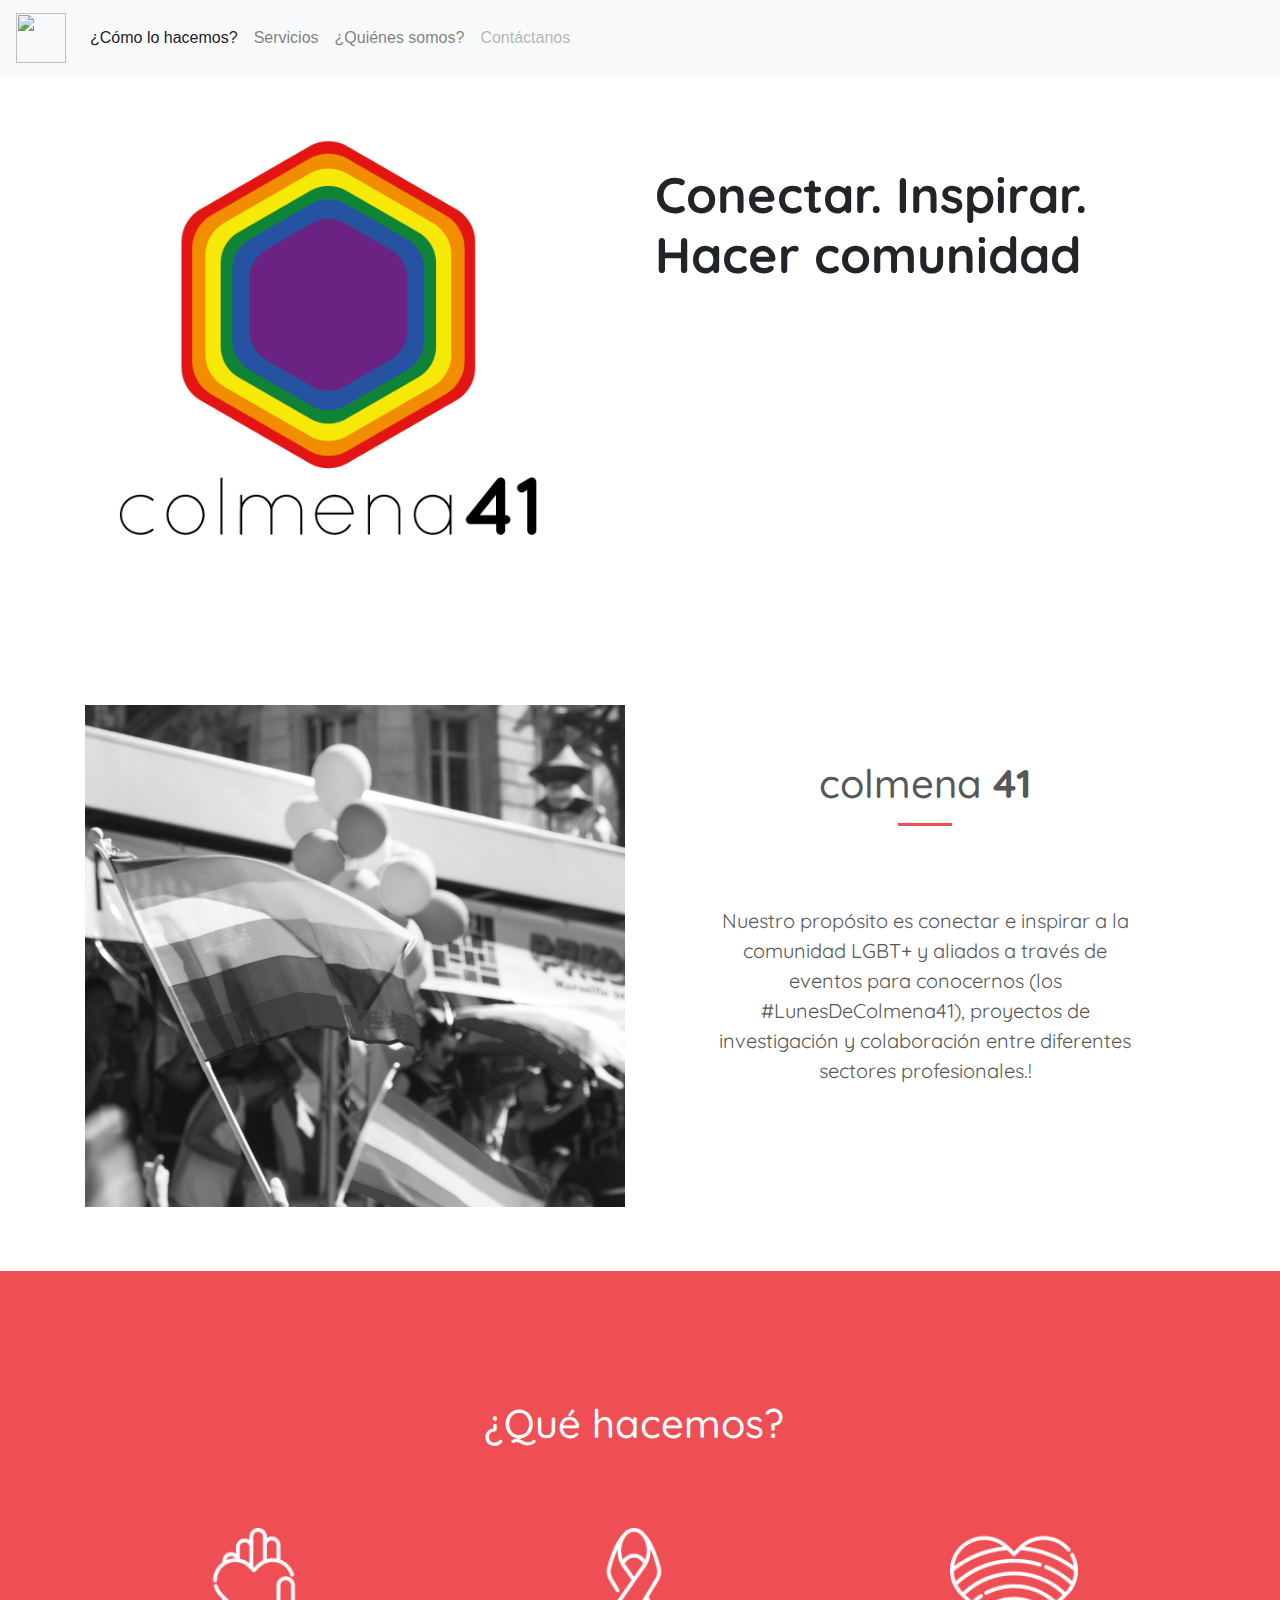
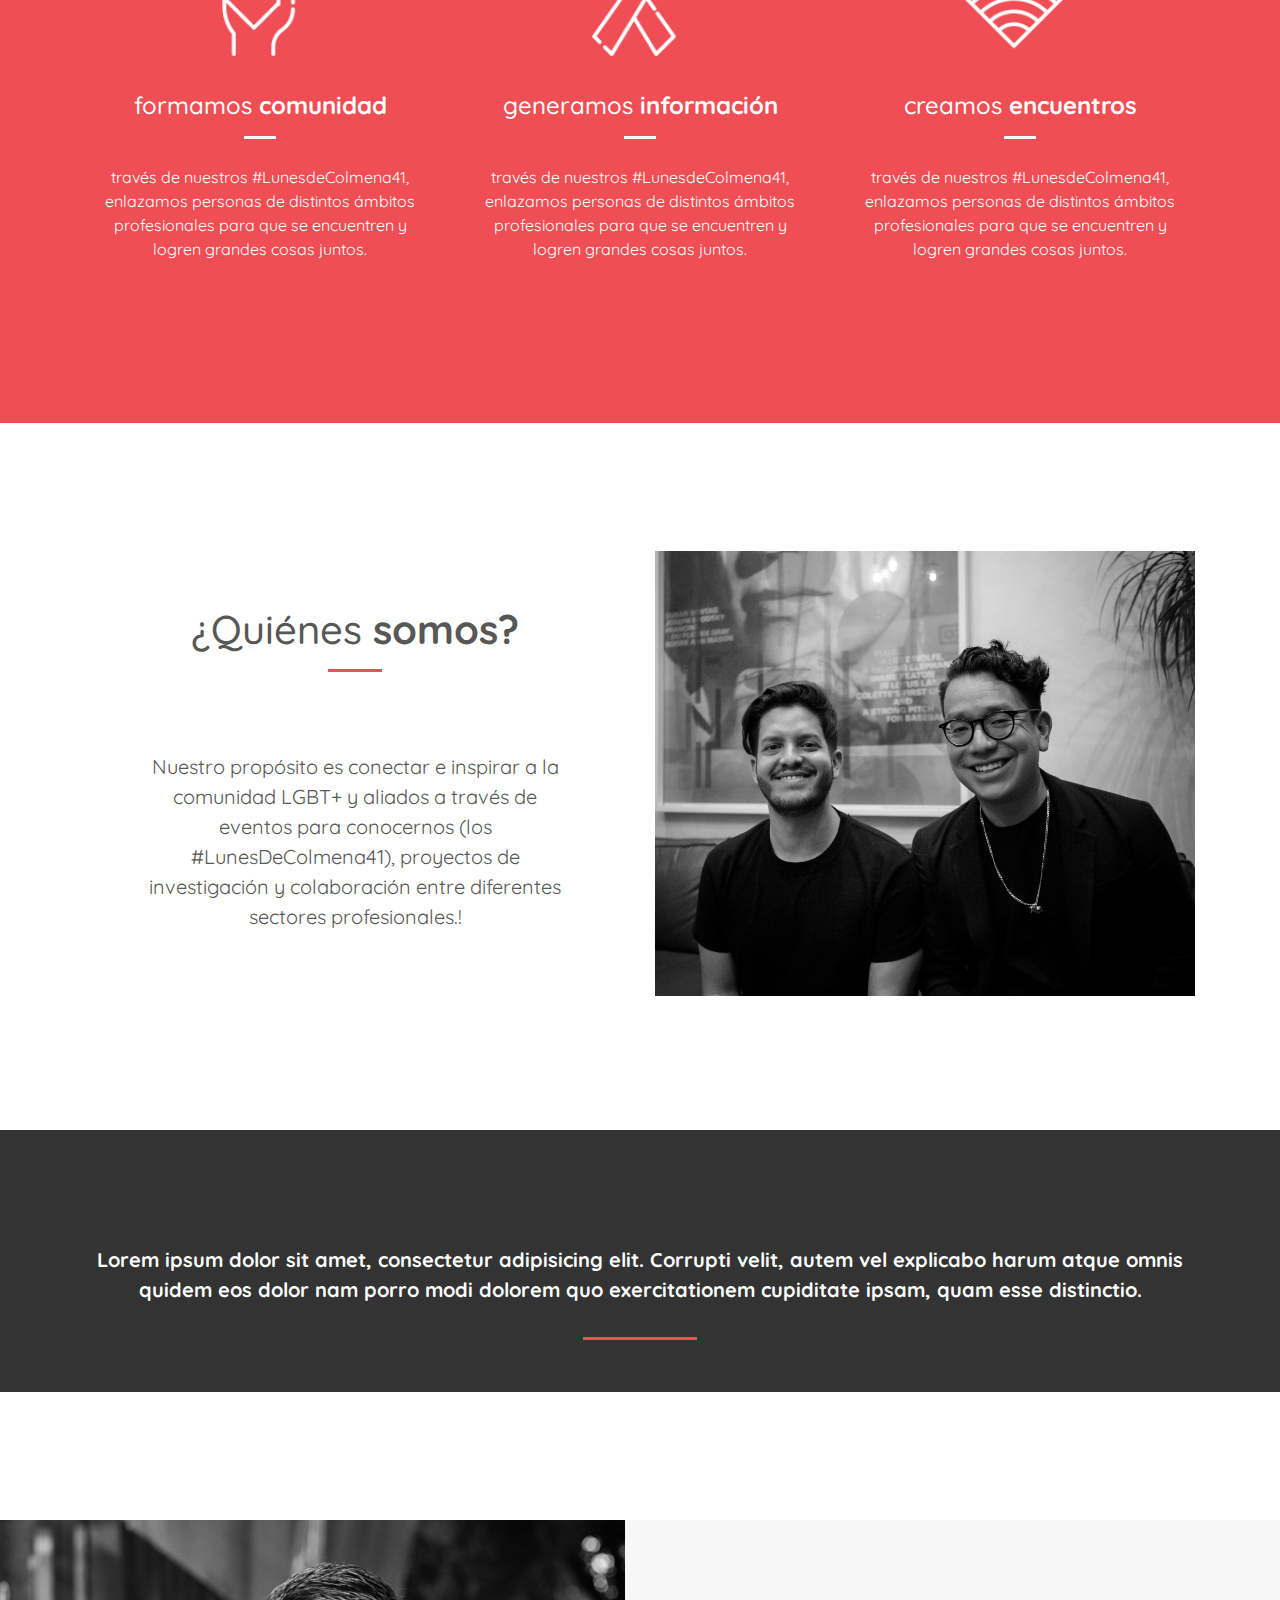
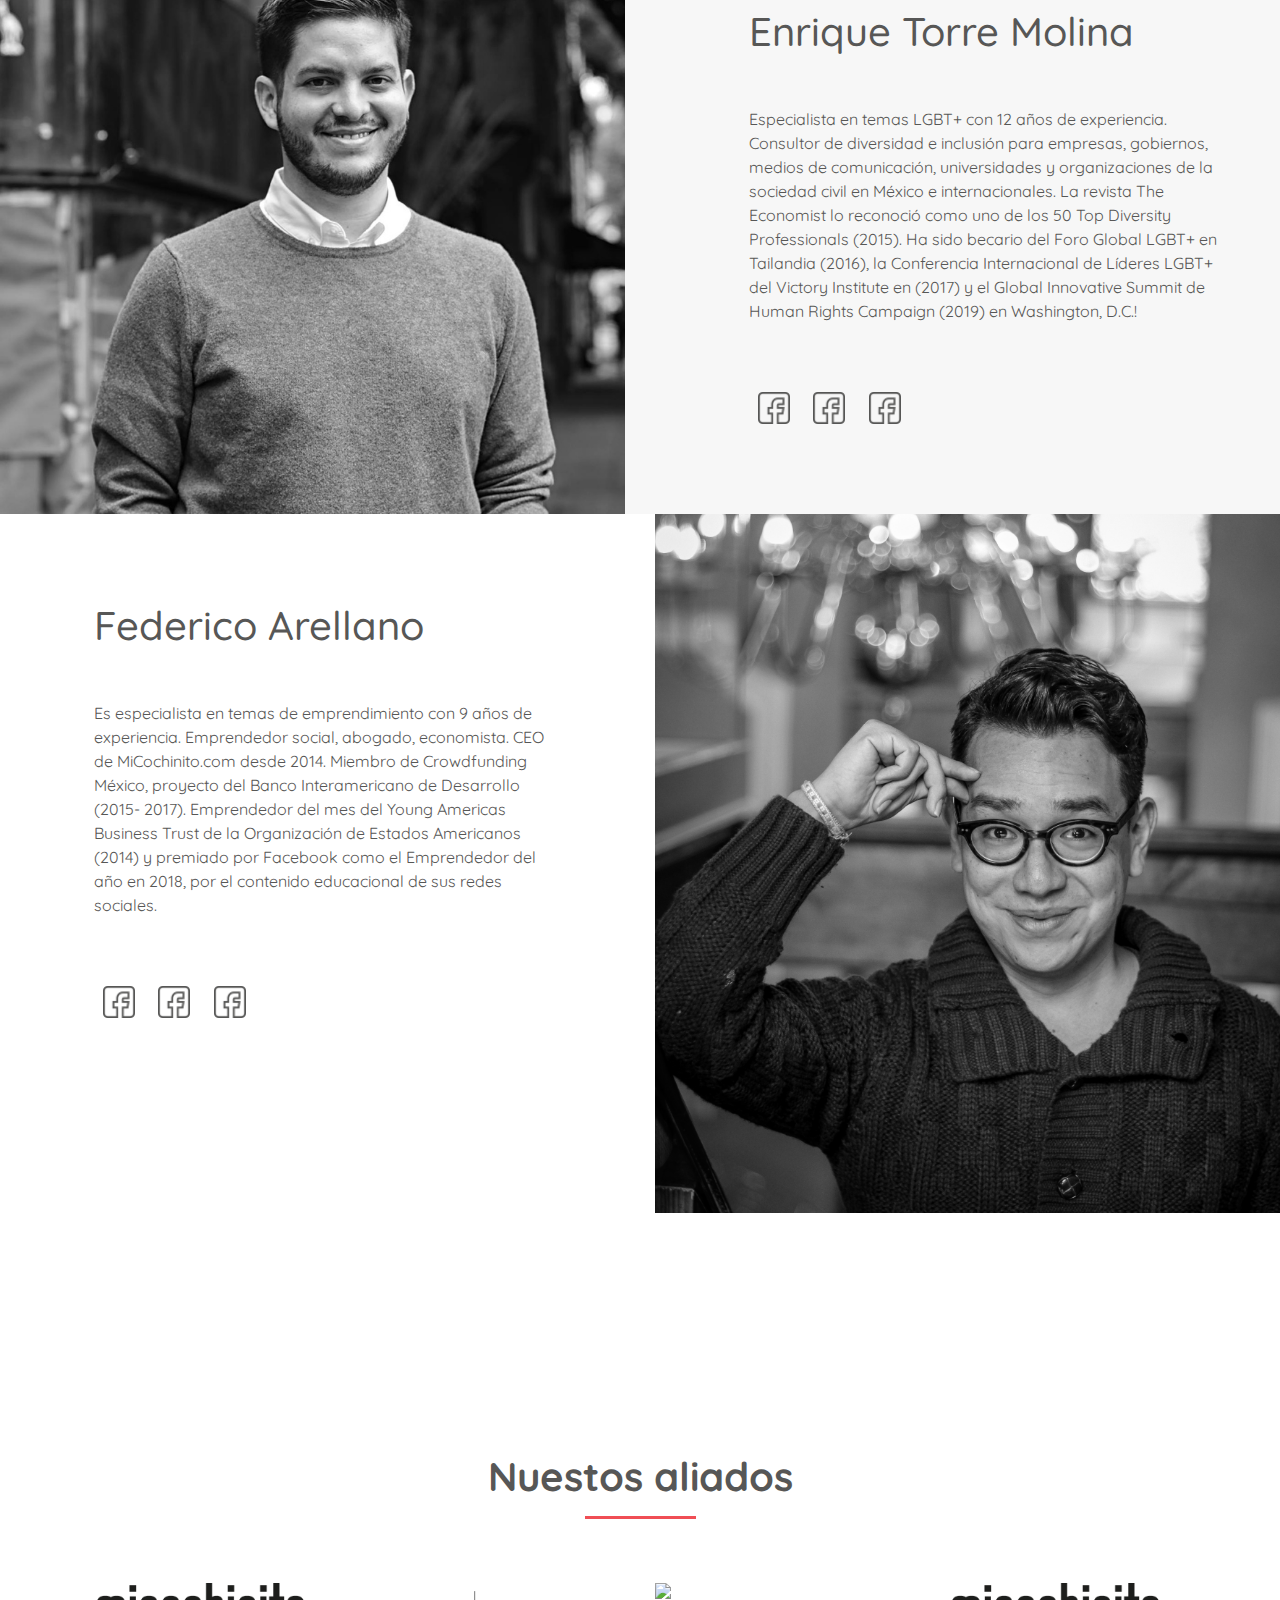
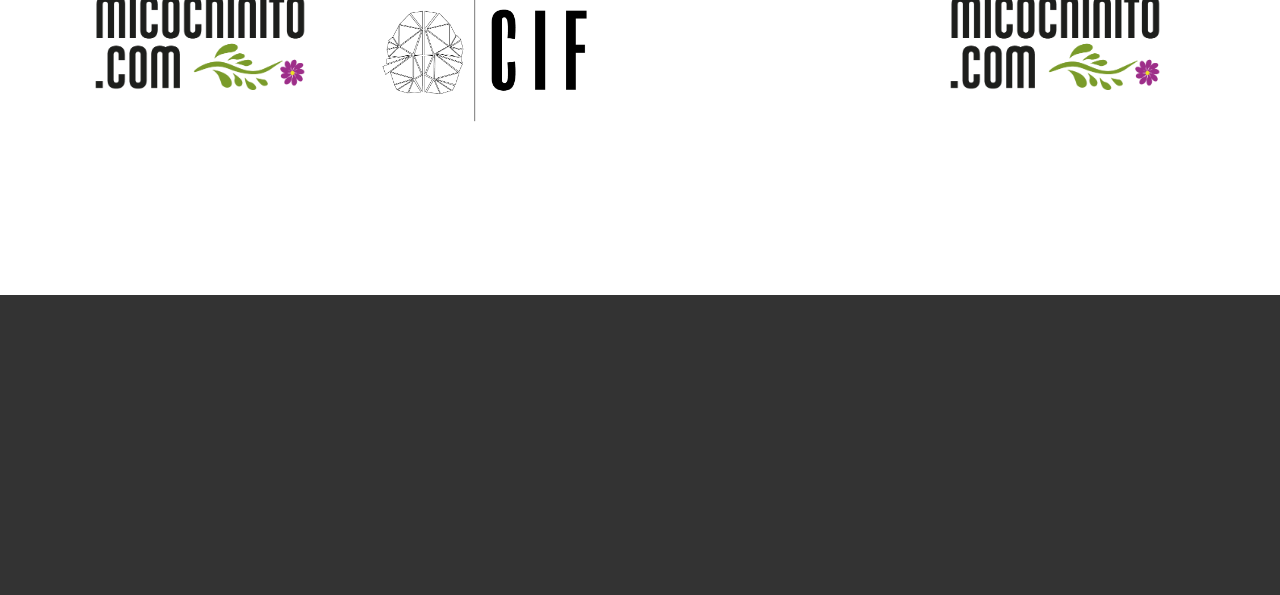
==== index.html @ 7070bb6c "initial" ====
<!DOCTYPE html>
<html lang="en">
<head>
	 <!-- Required meta tags -->
    <meta charset="utf-8">
    <meta name="viewport" content="width=device-width, initial-scale=1, shrink-to-fit=no">
				
    <link rel="stylesheet" type="text/css" href="css/main.css">
	<!-- ///////tipografias -->

	<link href="https://fonts.googleapis.com/css?family=Quicksand:300" rel="stylesheet">

    <link rel="stylesheet" href="https://maxcdn.bootstrapcdn.com/bootstrap/4.0.0/css/bootstrap.min.css" integrity="sha384-Gn5384xqQ1aoWXA+058RXPxPg6fy4IWvTNh0E263XmFcJlSAwiGgFAW/dAiS6JXm" crossorigin="anonymous">
   <link rel="stylesheet" type="text/css" href="css/bootstrap.min.css">
   <link rel="stylesheet" type="text/css" href="css/main.css">

	<link rel="shortcut icon" href="img/colmena_blanco.png">
	<title>Colmena 41</title>
</head>
<body>
<nav class="navbar navbar-expand-lg navbar-light bg-light barra fixed-top ">
    <a class="navbar-brand " href="#"><img src="img/Cerebro_blanco.png" class="iconoLogo" width="50" height="50" class="d-inline-block align-top" alt=""></a>
      <button class="navbar-toggler" type="button" data-toggle="collapse" data-target="#navbarNav" aria-controls="navbarNav" aria-expanded="false" aria-label="Toggle navigation">
        <span class="navbar-toggler-icon"></span>
      </button>
    <div class="collapse navbar-collapse " id="navbarNav">
      <ul class="navbar-nav">
        <li class="nav-item active">
          <a class="nav-link" href="#¿Cómo lo hacemos?">¿Cómo lo hacemos?<span class="sr-only">(current)</span></a>
        </li>
        <li class="nav-item">
          <a class="nav-link" href="#Servicios">Servicios</a>
        </li>
        <li class="nav-item">
          <a class="nav-link" href="#¿Quiénes somos?">¿Quiénes somos?</a>
        </li>
        <li class="nav-item">
          <a class="nav-link disabled" href="#Contáctanos">Contáctanos</a>
        </li>
      </ul>
    </div>
  </nav>
  <header>
  	<div class="container">
  		<div class="row space">
  			<div class="col-sm-12 col-md-6 col-lg-6">
  				<img src="img/Logo-colmena41.png" width="90%" height="100%">
  			</div>
  			<div class="col-sm12  col-md-6 col-lg-6">
  				<h1 class="Titulo space"> <strong>Conectar. Inspirar. Hacer comunidad</strong></h1>

  			
  			</div>
  		</div>
  	</div>
  </header>
  <section class="space">
    <div class="container globos">
  		<div class="row">
  			<div class="col-sm-12 col-md-5 col-lg-6">
  				<img src="img/colmenaGlobos.jpg" width="100%" class="if-image">
  			</div>
  			<div class="col-sm-12  col-md-7 col-lg-6" class="spa">
  				<h2 class="Titulo-Gris">colmena <strong>41</strong></h2>
  				<hr class="linea color-red">

  				<p class="textIntro"> Nuestro propósito es conectar e inspirar a la comunidad LGBT+ y aliados a través de eventos para conocernos (los #LunesDeColmena41), proyectos de investigación y colaboración entre diferentes sectores profesionales.!</p>
  			</div>
  		</div>
  	</div>
  </section>
  <section class="naranja">
  	<div class="container">
  		<h2 class="Titulo-blanco">¿Qué hacemos?</h2>
  		<div class="row">
  			<div class="col-lg-4 col-md-6 col-sm-12">
  				<img src="img/heart2.png" class="imgcentrado">
  				<div class="caja">
  				<h4 class="sub-titulo"> formamos <strong>comunidad</strong> </h4>
  				<hr class="linea-blanca color-blanca">
  				<p class="text-Hacemos">través de nuestros #LunesdeColmena41, enlazamos personas de distintos ámbitos profesionales para que se encuentren y logren grandes cosas juntos.</p>
  				</div>
  			</div>
			<div class="col-lg-4 col-md-6 col-sm-12">
				<img src="img/ribbon.png" class="imgcentrado">
				<div class="caja">
  				<h4 class="sub-titulo">generamos <strong>información </strong></h4>
  				<hr class="linea-blanca color-blanca">
  				<p class="text-Hacemos">través de nuestros #LunesdeColmena41, enlazamos personas de distintos ámbitos profesionales para que se encuentren y logren grandes cosas juntos.</p>
  				</div>
			</div>
			<div class="col-lg-4 col-md-6 col-sm-12">
				<img src="img/heart 1.png" class="imgcentrado">
				<div class="caja">
  				<h4 class="sub-titulo"> creamos <strong> encuentros</strong></h4>
  				<hr class="linea-blanca color-blanca">
  				<p class="text-Hacemos">través de nuestros #LunesdeColmena41, enlazamos personas de distintos ámbitos profesionales para que se encuentren y logren grandes cosas juntos.</p>
  				</div>
			</div>

  		</div>
  	</div>
  </section>
  <section>
  	  <div class="container nosotros">
  		<div class="row">

  			<div class="col-sm-12  col-md-7 col-lg-6" class="spa">
  				<h2 class="Titulo-Gris">¿Quiénes <strong>somos?</strong></h2>
  				<hr class="linea color-red">
  				<p class="textIntro"> Nuestro propósito es conectar e inspirar a la comunidad LGBT+ y aliados a través de eventos para conocernos (los #LunesDeColmena41), proyectos de investigación y colaboración entre diferentes sectores profesionales.!</p>
  			</div>
  			<div class="col-sm-12 col-md-5 col-lg-6">
  				<img src="img/Colmena.jpg" width="100%" class="if-image">
  			</div>
  			
  		</div>
  	</div>
  </section>
  <section class="algo">
  	<div class="container">
  		<div class="row">
  		<hr>
  			<p class="textIntro3"><strong>Lorem ipsum dolor sit amet, consectetur adipisicing elit. Corrupti velit, autem vel explicabo harum atque omnis quidem eos dolor nam porro modi dolorem quo exercitationem cupiditate ipsam, quam esse distinctio.</strong></p>
  			<hr class="linea color-red">
  		</div>
  	</div>
  </section>
  


  <section>
  	 <div class="contenedor equipo">
  		<div class="row">
  			<div class="col-sm-12 col-md-5 col-lg-6">
  				<img src="img/Enrique-Torre-Molina.jpg" width="100%" class="if-image">
  			</div>
  			<div class="col-sm-12  col-md-7 col-lg-6">
  			
  		
				<h5 class="Titulo-Gris-equipo">Enrique Torre Molina</h5>
  				<p class="shotviw"> Especialista en temas LGBT+ con 12 años de experiencia. Consultor
de diversidad e inclusión para empresas, gobiernos, medios de
comunicación, universidades y organizaciones de la sociedad civil en
México e internacionales. La revista The Economist lo reconoció como
uno de los 50 Top Diversity Professionals (2015). Ha sido becario del
Foro Global LGBT+ en Tailandia (2016), la Conferencia Internacional
de Líderes LGBT+ del Victory Institute en (2017) y el Global Innovative
Summit de Human Rights Campaign (2019) en Washington, D.C.!</p>
				<div class="redes">
					<img src="img/facebook.png" class="social">
					<img src="img/facebook.png" class="social">
					<img src="img/facebook.png" class="social">
				</div>
  			</div>
  		</div>
  	</div>
  	<div class="row">
  			<div class="col-sm-12  col-md-7 col-lg-6">
  				
  				
				<h5 class="Titulo-Gris-equipo">Federico Arellano</h5>
  				<p class="shotviw"> Es especialista en temas de emprendimiento con 9 años de
experiencia. Emprendedor social, abogado, economista. CEO
de MiCochinito.com desde 2014. Miembro de Crowdfunding
México, proyecto del Banco Interamericano de Desarrollo (2015-
2017). Emprendedor del mes del Young Americas Business Trust
de la Organización de Estados Americanos (2014) y premiado
por Facebook como el Emprendedor del año en 2018, por el
contenido educacional de sus redes sociales.</p>
<div class="redes">
					<img src="img/facebook.png" class="social">
					<img src="img/facebook.png" class="social">
					<img src="img/facebook.png" class="social">
				</div>
  			</div>
  			<div class="col-sm-12 col-md-5 col-lg-6">
  				<img src="img/fede.jpg" width="100%" class="if-image">
  			</div>
  			
  		</div>
  
  </section>
  <section class="aliados">
  	<div class="container">
  		<h2 class="Titulo-Gris"><strong>Nuestos aliados</strong> </h2>
  		<hr class="linea color-red">
  		<div class="row">
  			<div class="col-sm-12 col-lg-3 col-md-6">
  				<img src="img/logo- (7).png" class="iconos-empresas" width="90%" height="auto">
  			</div>
  			<div class="col-sm-12 col-lg-3 col-md-6">
  				<img src="img/CIF_logo.png" class="iconos-empresas" width="90%" height="auto">
  			</div>
  			<div class="col-sm-12 col-lg-3 col-md-6">
  				<img src="http://pluspng.com/img-png/absolut-logo-png--680.png" class="iconos-empresas" width="90%" height="auto">
  			</div>
  			<div class="col-sm-12 col-lg-3 col-md-6">
  				<img src="img/logo- (7).png" class="iconos-empresas" width="90%" height="auto">
  			</div>
  		</div>
  	</div>
  </section>
  <footer class="footergris">

  </footer>
</body>
</html>
---- css/main.css ----
.color-red{
	color: #f04e55;
}
.background-rojo{
	background: #f04e55;
}


.Titulo{
	font-family: 'Quicksand', sans-serif;
	font-size: 50px;

}
.Titulo-Gris{

	font-family: 'Quicksand', sans-serif;	
	color: #575756;			
	font-size: 40px;
	padding-top: 10%;
	text-align: center;
}

.Titulo-blanco{
	font-family: 'Quicksand', sans-serif;	
	color: #FFFFFF;			
	font-size: 40px;
	padding:0% 5% 5% 4%;
	text-align: center;
}


p{
font-family: 'Quicksand', sans-serif;
font-size: 16px;	
}
.space{
	padding-top: 10%;
}
.contenedor{
	width: 90%;
}
.textIntro{
	font-family: 'Quicksand', sans-serif;
	padding:10%;
	color: #575756;
	font-size:20px;
	text-align: center;
}
/*.globos{
	background-color: #9933CC;
	width: 100%;

}
*/

.if-image {

filter: grayscale(100%);

-webkit-filter: grayscale(100%);

}

.if-image {

filter: grayscale(100%);

-webkit-filter: grayscale(100%);

transition:filter 0.4s;

-webkit-transition:-webkit-filter 1s;

}
.if-image:hover {

filter: grayscale(0);

-webkit-filter: grayscale(0);

}

.linea{

	border-top: 3px solid #f04e55;
	width: 10%;
	 height: 10px;
	
	text-align: center;
}
.linea2{

	border-top: 3px solid #f04e55;
	width: 80%;
	 height: 10px;
	
	text-align: center;
}


.linea:hover{
	border-top: 3px solid #f04e55;
	width: 50%;

	text-align: center;
}
.linea-blanca{

	border-top: 3px solid #ffffff;
	width: 10%;
	 height: 10px;
	
	text-align: center;
}

.linea-blanca:hover{
	border-top: 3px solid #ffffff;
	width: 50%;

	text-align: center;
}
.naranja{
	margin-top: 5%;
	padding-top: 10%;
	padding-bottom: 10%;
	background-color: #f04e55;
	height:auto;
}

.imgcentrado{
 padding: 5% 30% 5% 30%;
}
.caja{
	padding: 5%;
}
.text-Hacemos{
	color: #FFFFFF;
	text-align: center;
}
.sub-titulo{
	color: #FFFFFF;
	font-family: 'Quicksand', sans-serif;
	text-align: center;
}


.nosotros{
	margin-top: 10%;
	background-color: 
}

.footergris{
	margin-top:10%;
	background-color: #333;
	width: 100%;
	height:300px;

}
.equipo{
	margin-top: 10%;
	background-color: #f7f7f7;
	width: 100%;
	height: auto;
}

.Titulo-Gris-equipo{
	font-family: 'Quicksand', sans-serif;	
	color: #575756;			
	font-size: 40px;
	padding:14% 14% 2% 15%;
	
}


.shotviw{
	font-family: 'Quicksand', sans-serif;
	padding:5%;
	color: #575756;
	font-size:16px;
	padding:5% 10% 2% 15%;
}
.redes{
	padding:5% 10% 2% 15%;
}
.social{
	padding: 2%;
}

.textIntro3{
	font-family: 'Quicksand', sans-serif;
	margin-top: 5%;
	color: #FFFFFF;
	font-size:20px;
	text-align: center;
}
.algo{
	margin-top: 10%;
	background-color: #333;
	width: 100%;
	height: auto;
	padding-top: 2%;
	padding-bottom: 2%;

}
.aliados{
	margin-top:10%;
	margin-bottom:10%;

}
.iconos-empresas{
 padding-top: 15%;
 padding-bottom: 15%;
}
---- css/main.css ----
.color-red{
	color: #f04e55;
}
.background-rojo{
	background: #f04e55;
}


.Titulo{
	font-family: 'Quicksand', sans-serif;
	font-size: 50px;

}
.Titulo-Gris{

	font-family: 'Quicksand', sans-serif;	
	color: #575756;			
	font-size: 40px;
	padding-top: 10%;
	text-align: center;
}

.Titulo-blanco{
	font-family: 'Quicksand', sans-serif;	
	color: #FFFFFF;			
	font-size: 40px;
	padding:0% 5% 5% 4%;
	text-align: center;
}


p{
font-family: 'Quicksand', sans-serif;
font-size: 16px;	
}
.space{
	padding-top: 10%;
}
.contenedor{
	width: 90%;
}
.textIntro{
	font-family: 'Quicksand', sans-serif;
	padding:10%;
	color: #575756;
	font-size:20px;
	text-align: center;
}
/*.globos{
	background-color: #9933CC;
	width: 100%;

}
*/

.if-image {

filter: grayscale(100%);

-webkit-filter: grayscale(100%);

}

.if-image {

filter: grayscale(100%);

-webkit-filter: grayscale(100%);

transition:filter 0.4s;

-webkit-transition:-webkit-filter 1s;

}
.if-image:hover {

filter: grayscale(0);

-webkit-filter: grayscale(0);

}

.linea{

	border-top: 3px solid #f04e55;
	width: 10%;
	 height: 10px;
	
	text-align: center;
}
.linea2{

	border-top: 3px solid #f04e55;
	width: 80%;
	 height: 10px;
	
	text-align: center;
}


.linea:hover{
	border-top: 3px solid #f04e55;
	width: 50%;

	text-align: center;
}
.linea-blanca{

	border-top: 3px solid #ffffff;
	width: 10%;
	 height: 10px;
	
	text-align: center;
}

.linea-blanca:hover{
	border-top: 3px solid #ffffff;
	width: 50%;

	text-align: center;
}
.naranja{
	margin-top: 5%;
	padding-top: 10%;
	padding-bottom: 10%;
	background-color: #f04e55;
	height:auto;
}

.imgcentrado{
 padding: 5% 30% 5% 30%;
}
.caja{
	padding: 5%;
}
.text-Hacemos{
	color: #FFFFFF;
	text-align: center;
}
.sub-titulo{
	color: #FFFFFF;
	font-family: 'Quicksand', sans-serif;
	text-align: center;
}


.nosotros{
	margin-top: 10%;
	background-color: 
}

.footergris{
	margin-top:10%;
	background-color: #333;
	width: 100%;
	height:300px;

}
.equipo{
	margin-top: 10%;
	background-color: #f7f7f7;
	width: 100%;
	height: auto;
}

.Titulo-Gris-equipo{
	font-family: 'Quicksand', sans-serif;	
	color: #575756;			
	font-size: 40px;
	padding:14% 14% 2% 15%;
	
}


.shotviw{
	font-family: 'Quicksand', sans-serif;
	padding:5%;
	color: #575756;
	font-size:16px;
	padding:5% 10% 2% 15%;
}
.redes{
	padding:5% 10% 2% 15%;
}
.social{
	padding: 2%;
}

.textIntro3{
	font-family: 'Quicksand', sans-serif;
	margin-top: 5%;
	color: #FFFFFF;
	font-size:20px;
	text-align: center;
}
.algo{
	margin-top: 10%;
	background-color: #333;
	width: 100%;
	height: auto;
	padding-top: 2%;
	padding-bottom: 2%;

}
.aliados{
	margin-top:10%;
	margin-bottom:10%;

}
.iconos-empresas{
 padding-top: 15%;
 padding-bottom: 15%;
}
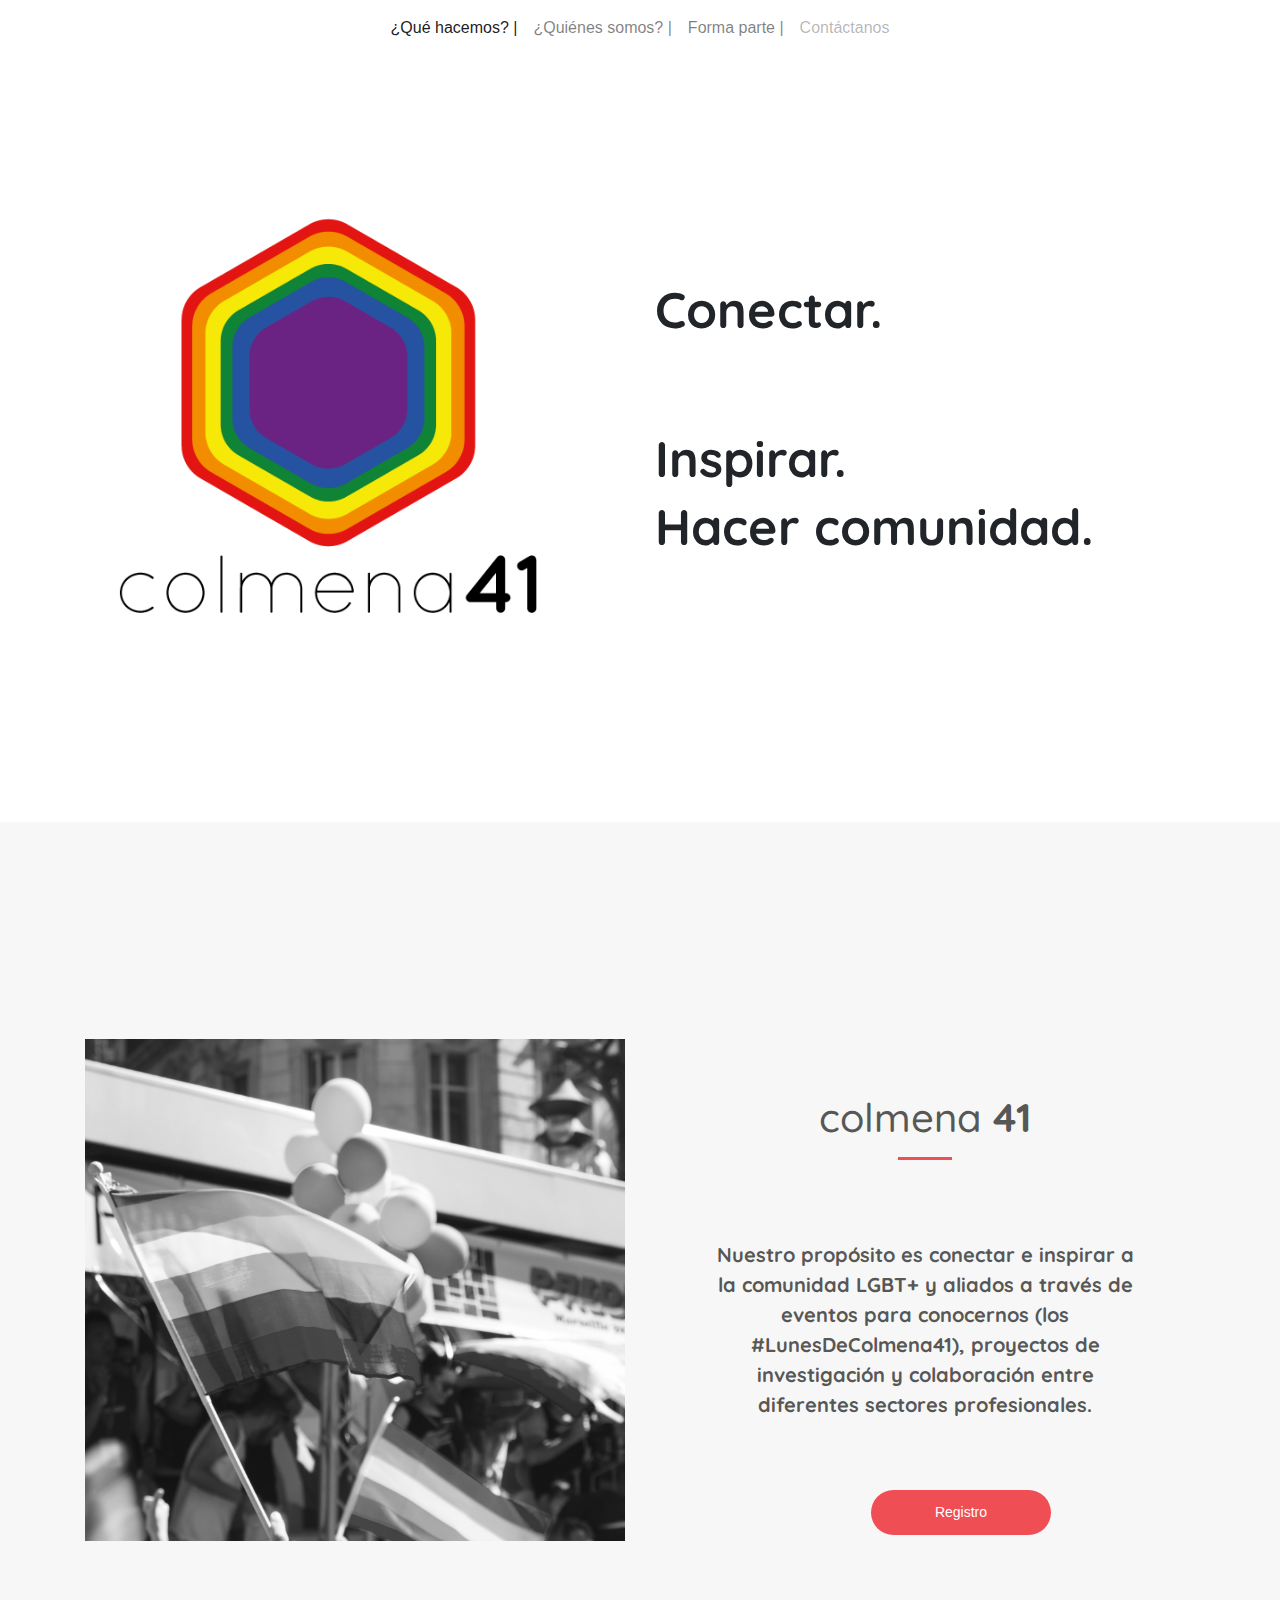
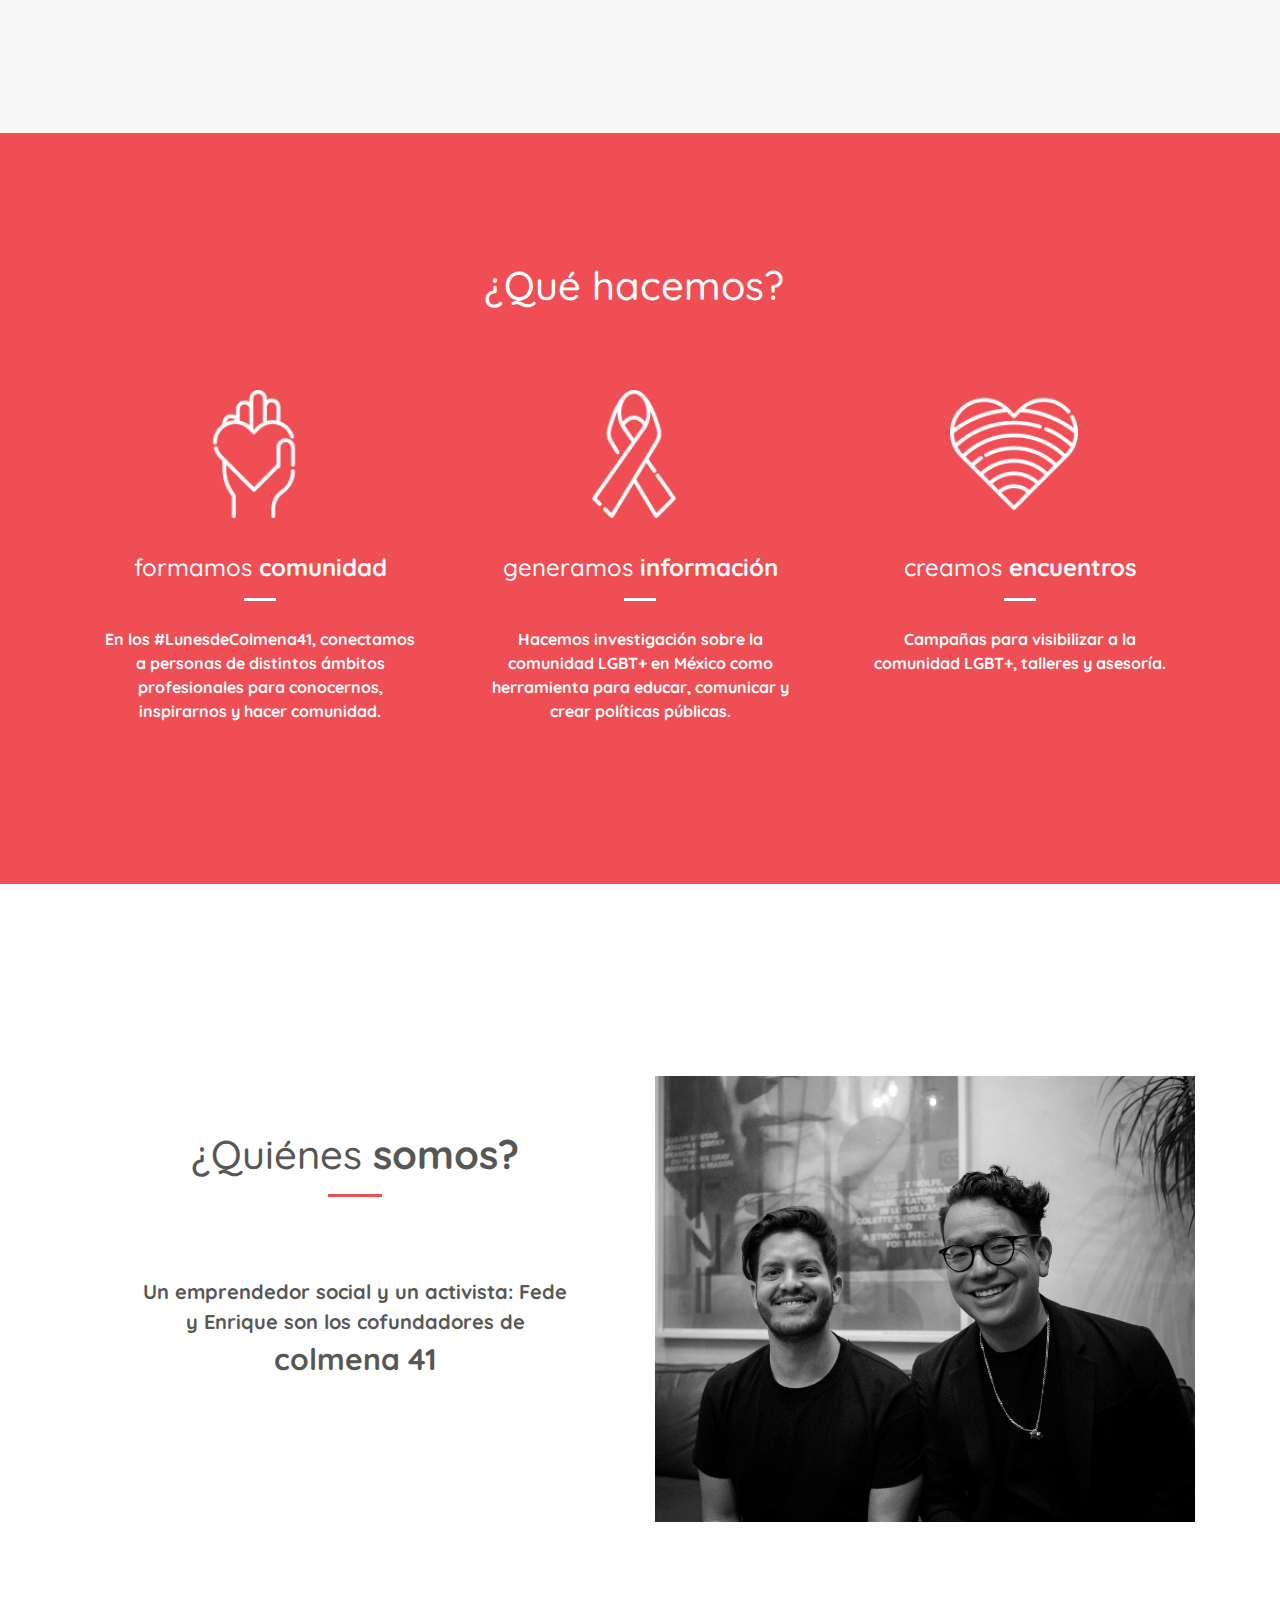
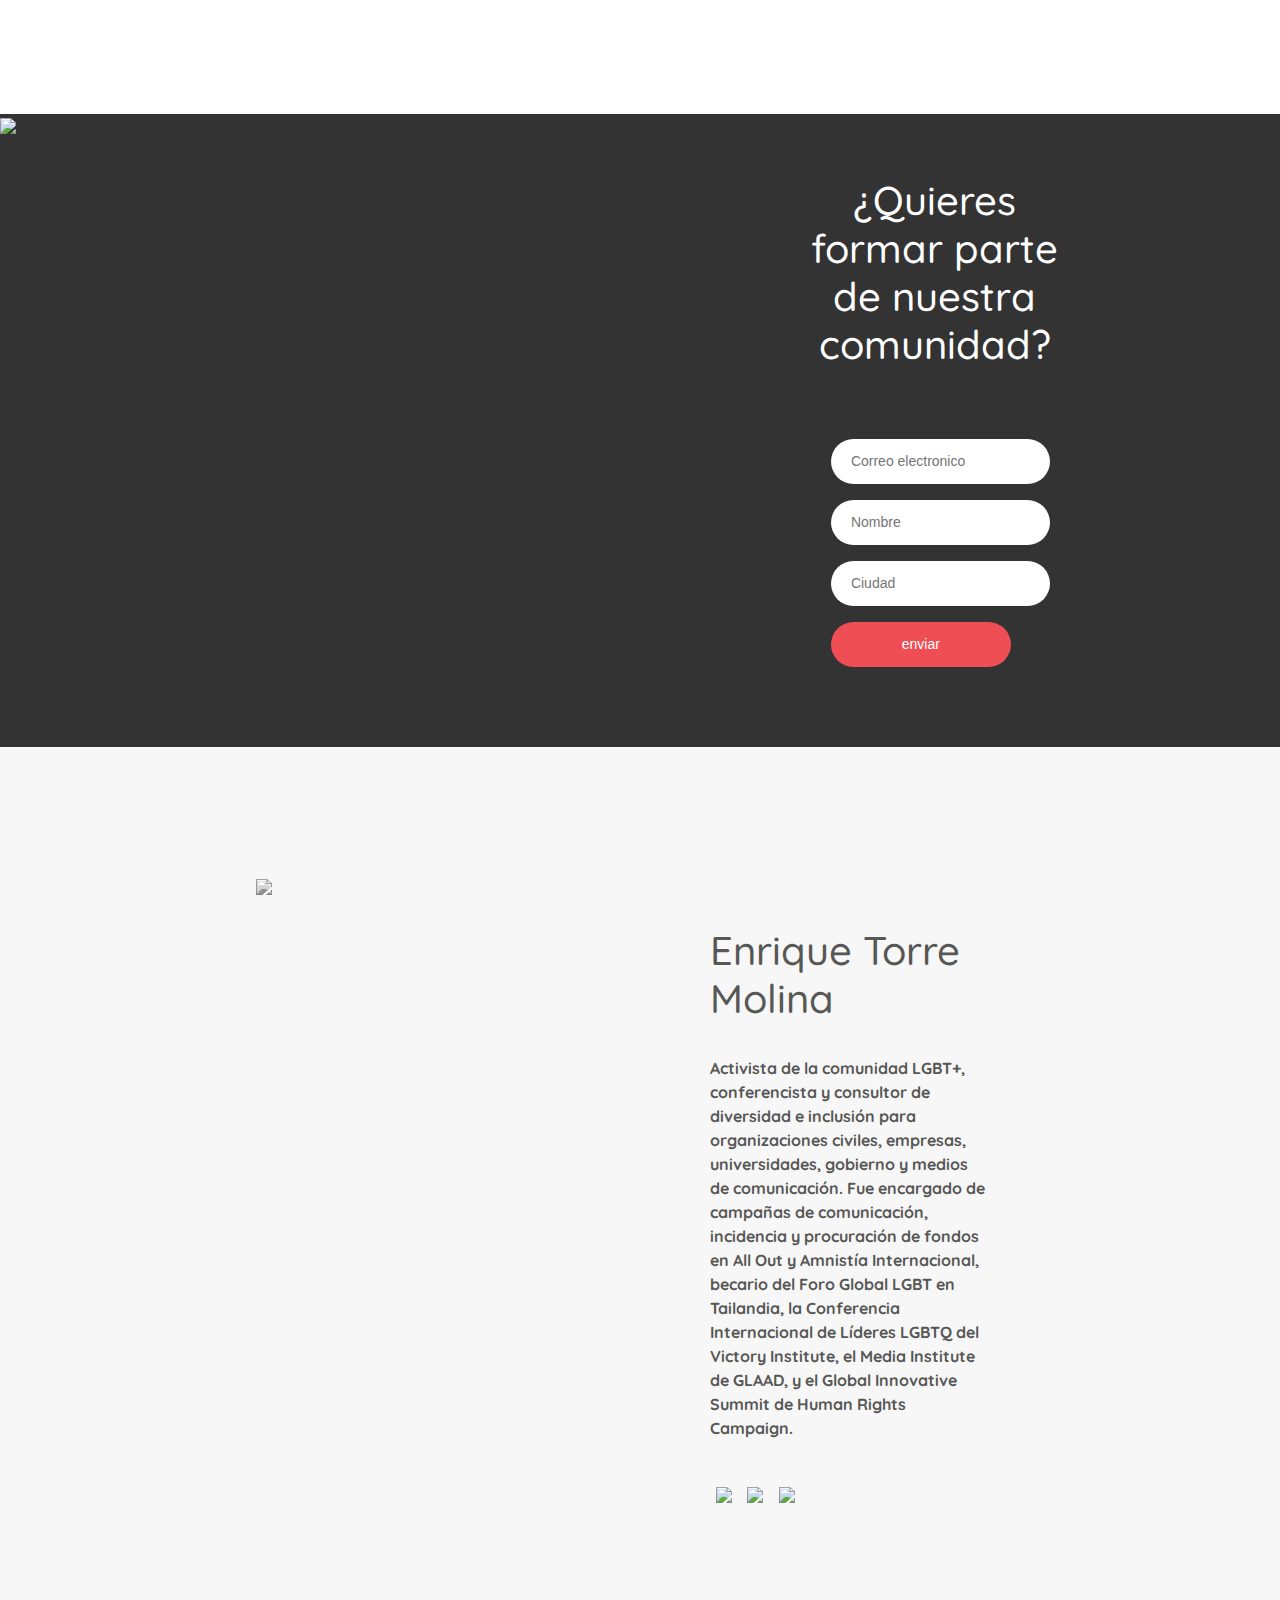
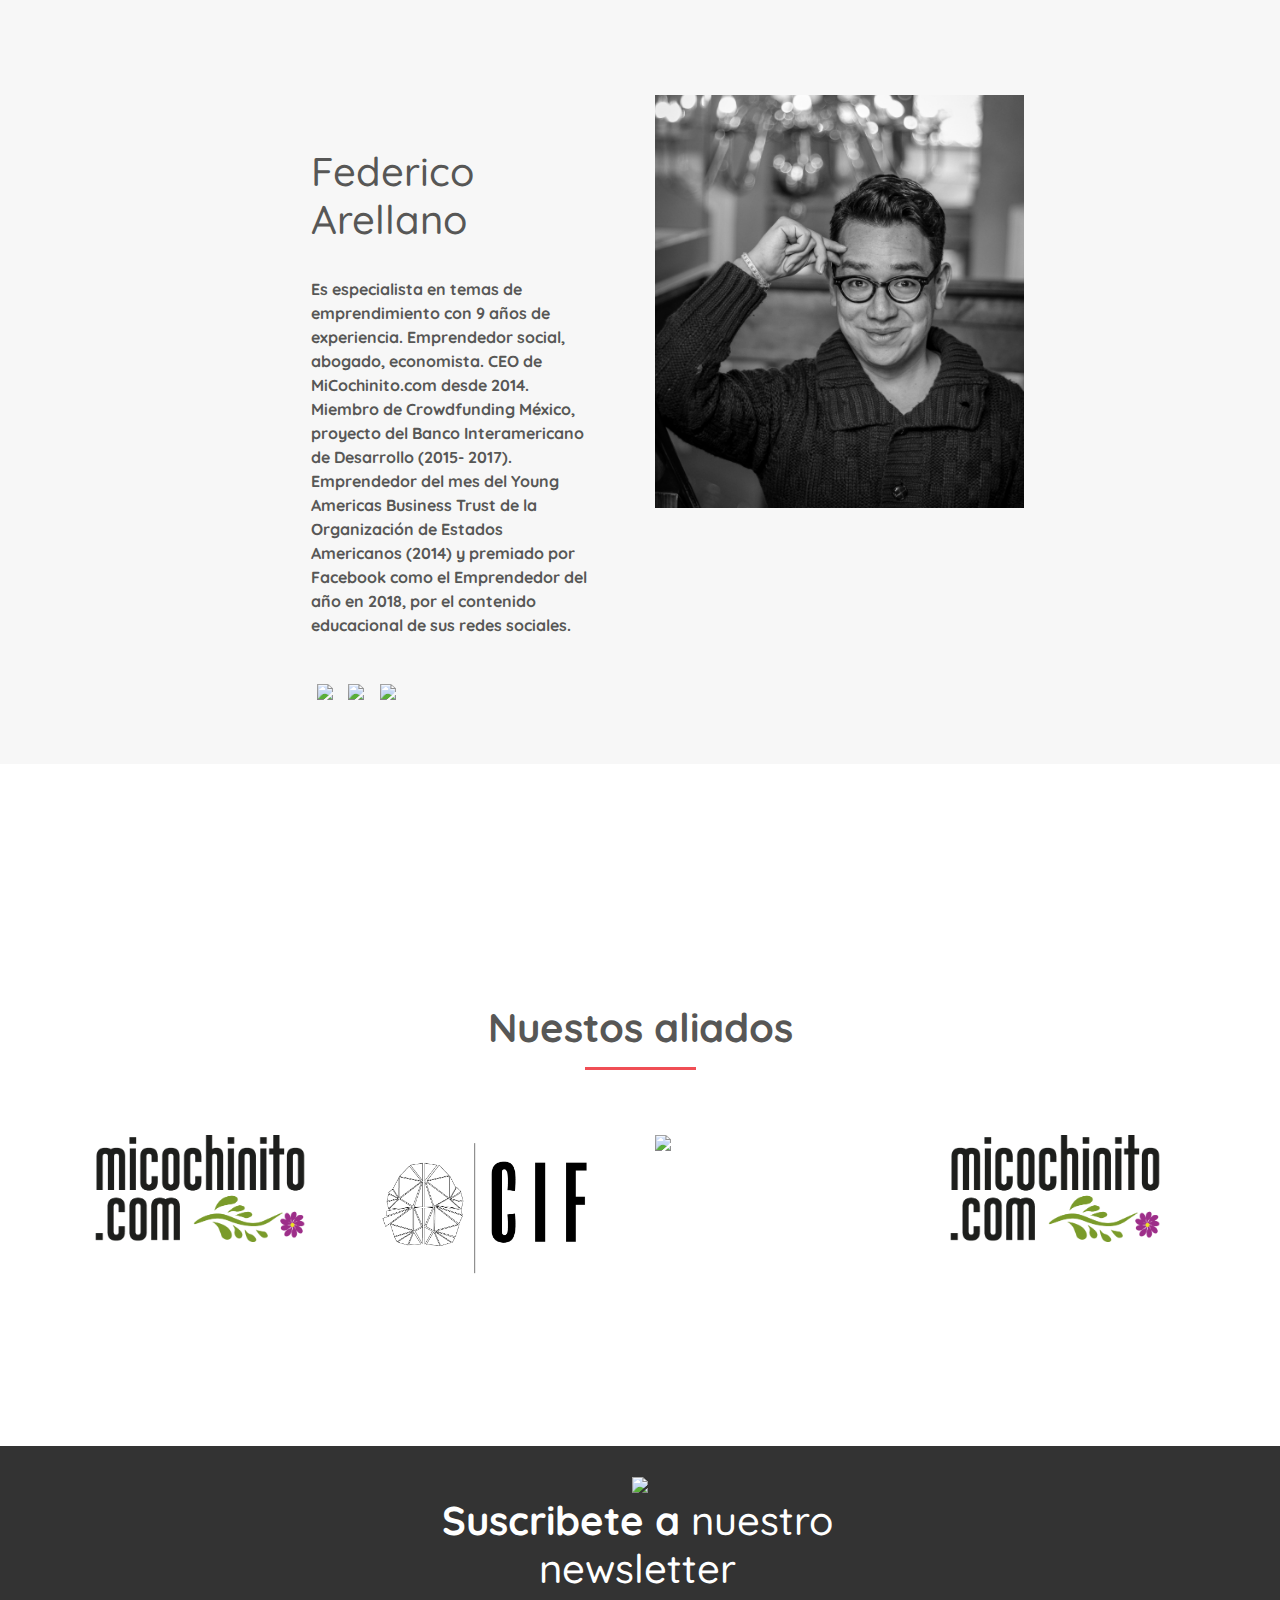
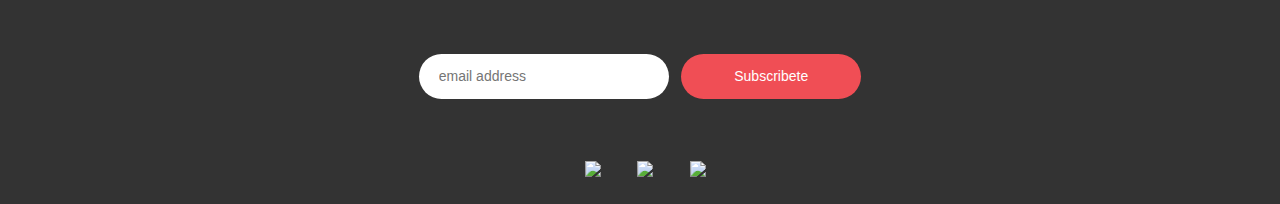
==== commit 215f3d58: "initial" ====
--- a/index.html
+++ b/index.html
@@ -13,29 +13,34 @@
     <link rel="stylesheet" href="https://maxcdn.bootstrapcdn.com/bootstrap/4.0.0/css/bootstrap.min.css" integrity="sha384-Gn5384xqQ1aoWXA+058RXPxPg6fy4IWvTNh0E263XmFcJlSAwiGgFAW/dAiS6JXm" crossorigin="anonymous">
    <link rel="stylesheet" type="text/css" href="css/bootstrap.min.css">
    <link rel="stylesheet" type="text/css" href="css/main.css">
+	<link href="//cdn-images.mailchimp.com/embedcode/classic-10_7.css" rel="stylesheet" type="text/css">
+	<link href="//cdn-images.mailchimp.com/embedcode/slim-10_7.css" rel="stylesheet" type="text/css">
+
 
 	<link rel="shortcut icon" href="img/colmena_blanco.png">
 	<title>Colmena 41</title>
 </head>
 <body>
-<nav class="navbar navbar-expand-lg navbar-light bg-light barra fixed-top ">
-    <a class="navbar-brand " href="#"><img src="img/Cerebro_blanco.png" class="iconoLogo" width="50" height="50" class="d-inline-block align-top" alt=""></a>
+<nav id="menu" class="navbar navbar-expand-lg navbar-light 
+
+barra fixed-top ">
+    
       <button class="navbar-toggler" type="button" data-toggle="collapse" data-target="#navbarNav" aria-controls="navbarNav" aria-expanded="false" aria-label="Toggle navigation">
         <span class="navbar-toggler-icon"></span>
       </button>
-    <div class="collapse navbar-collapse " id="navbarNav">
-      <ul class="navbar-nav">
+    <div class="collapse navbar-collapse justify-content-center" id="navbarNav">
+      <ul class="navbar-nav justify-content-center">
         <li class="nav-item active">
-          <a class="nav-link" href="#¿Cómo lo hacemos?">¿Cómo lo hacemos?<span class="sr-only">(current)</span></a>
+          <a class="nav-link" href="#quehacemos">¿Qué hacemos? | <span class="sr-only">(current)</span></a>
         </li>
         <li class="nav-item">
-          <a class="nav-link" href="#Servicios">Servicios</a>
+          <a class="nav-link" href="#quienesSomos">¿Quiénes somos? |</a>
         </li>
         <li class="nav-item">
-          <a class="nav-link" href="#¿Quiénes somos?">¿Quiénes somos?</a>
+          <a class="nav-link" href="#¿Quiénes somos?">Forma parte |</a>
         </li>
         <li class="nav-item">
-          <a class="nav-link disabled" href="#Contáctanos">Contáctanos</a>
+          <a class="nav-link disabled" href="#Contáctanos">Contáctanos </a>
         </li>
       </ul>
     </div>
@@ -47,14 +52,17 @@
   				<img src="img/Logo-colmena41.png" width="90%" height="100%">
   			</div>
   			<div class="col-sm12  col-md-6 col-lg-6">
-  				<h1 class="Titulo space"> <strong>Conectar. Inspirar. Hacer comunidad</strong></h1>
-
-  			
+  				 
+  				<strong> 
+  					<h1 class="Titulo space"><strong>Conectar.</h1> </h1>
+  					<h1 class="Titulo "><strong>Inspirar.</h1></h1>
+  					<h1 class="Titulo "><strong> Hacer comunidad.</h1></h1>
+  				</strong>	
   			</div>
   		</div>
   	</div>
   </header>
-  <section class="space">
+  <section class="space colmena">
     <div class="container globos">
   		<div class="row">
   			<div class="col-sm-12 col-md-5 col-lg-6">
@@ -64,12 +72,13 @@
   				<h2 class="Titulo-Gris">colmena <strong>41</strong></h2>
   				<hr class="linea color-red">
 
-  				<p class="textIntro"> Nuestro propósito es conectar e inspirar a la comunidad LGBT+ y aliados a través de eventos para conocernos (los #LunesDeColmena41), proyectos de investigación y colaboración entre diferentes sectores profesionales.!</p>
-  			</div>
-  		</div>
-  	</div>
-  </section>
-  <section class="naranja">
+  				<p class="textIntro"> Nuestro propósito es conectar e inspirar a la comunidad LGBT+ y aliados a través de eventos para conocernos (los #LunesDeColmena41), proyectos de investigación y colaboración entre diferentes sectores profesionales.</p>
+  				<div  class="button"><a href="#" class="decotation">Registro</a></div>
+  			</div>
+  		</div>
+  	</div>
+  </section>
+  <section class="naranja" id="quehacemos">
   	<div class="container">
   		<h2 class="Titulo-blanco">¿Qué hacemos?</h2>
   		<div class="row">
@@ -78,7 +87,7 @@
   				<div class="caja">
   				<h4 class="sub-titulo"> formamos <strong>comunidad</strong> </h4>
   				<hr class="linea-blanca color-blanca">
-  				<p class="text-Hacemos">través de nuestros #LunesdeColmena41, enlazamos personas de distintos ámbitos profesionales para que se encuentren y logren grandes cosas juntos.</p>
+  				<p class="text-Hacemos">En los #LunesdeColmena41, conectamos a personas de distintos ámbitos profesionales para conocernos, inspirarnos y hacer comunidad.</p>
   				</div>
   			</div>
 			<div class="col-lg-4 col-md-6 col-sm-12">
@@ -86,7 +95,7 @@
 				<div class="caja">
   				<h4 class="sub-titulo">generamos <strong>información </strong></h4>
   				<hr class="linea-blanca color-blanca">
-  				<p class="text-Hacemos">través de nuestros #LunesdeColmena41, enlazamos personas de distintos ámbitos profesionales para que se encuentren y logren grandes cosas juntos.</p>
+  				<p class="text-Hacemos">Hacemos investigación sobre la comunidad LGBT+ en México como herramienta para educar, comunicar y crear políticas públicas.</p>
   				</div>
 			</div>
 			<div class="col-lg-4 col-md-6 col-sm-12">
@@ -94,21 +103,20 @@
 				<div class="caja">
   				<h4 class="sub-titulo"> creamos <strong> encuentros</strong></h4>
   				<hr class="linea-blanca color-blanca">
-  				<p class="text-Hacemos">través de nuestros #LunesdeColmena41, enlazamos personas de distintos ámbitos profesionales para que se encuentren y logren grandes cosas juntos.</p>
+  				<p class="text-Hacemos">Campañas para visibilizar a la comunidad LGBT+, talleres y asesoría.</p>
   				</div>
 			</div>
 
   		</div>
   	</div>
   </section>
-  <section>
+  <section  id="quienesSomos">
   	  <div class="container nosotros">
   		<div class="row">
-
   			<div class="col-sm-12  col-md-7 col-lg-6" class="spa">
   				<h2 class="Titulo-Gris">¿Quiénes <strong>somos?</strong></h2>
   				<hr class="linea color-red">
-  				<p class="textIntro"> Nuestro propósito es conectar e inspirar a la comunidad LGBT+ y aliados a través de eventos para conocernos (los #LunesDeColmena41), proyectos de investigación y colaboración entre diferentes sectores profesionales.!</p>
+  				<article class="textIntro"> Un emprendedor social y un activista: Fede y Enrique son los cofundadores de <p class="Titulo-Gris2">colmena <strong>41</strong></p></article>
   			</div>
   			<div class="col-sm-12 col-md-5 col-lg-6">
   				<img src="img/Colmena.jpg" width="100%" class="if-image">
@@ -118,11 +126,22 @@
   	</div>
   </section>
   <section class="algo">
-  	<div class="container">
-  		<div class="row">
-  		<hr>
-  			<p class="textIntro3"><strong>Lorem ipsum dolor sit amet, consectetur adipisicing elit. Corrupti velit, autem vel explicabo harum atque omnis quidem eos dolor nam porro modi dolorem quo exercitationem cupiditate ipsam, quam esse distinctio.</strong></p>
-  			<hr class="linea color-red">
+  	<div class="conta">
+  		<div class="row">
+  			<div class="col-lg-6 col-sm-12 col-md-6">
+  				<img src="img/colmena41formulario.jpg" width="103%">
+  			</div>
+  			<div class="col-lg-6 col-sm-12 col-md-6 ">
+  			<div class="contenedor">
+  				<h2 class="Titulo-blanco">¿Quieres formar parte de nuestra comunidad?</h2>
+  				<form action="https://gmail.us20.list-manage.com/subscribe/post?u=72d58f2da831018e593836dd1&amp;id=21acee1490" method="post" id="mc-embedded-subscribe-form" name="mc-embedded-subscribe-form" class="validate inlinform" target="_blank" novalidate>
+        			<input type="email" value="" name="EMAIL" class="email" id="mce-EMAIL" placeholder="Correo electronico" required /><br>
+        			<input type="text" value="" name="FNAME" class="required" placeholder="Nombre" id="mce-FNAME"/><br>
+        			<input input type="text" value="" name="MMERGE4" class="required" placeholder="Ciudad" id="mce-MMERGE4"/><br>
+    				<input type="submit" value="enviar" name="enviar" id="mc-embedded-subscribe">
+  						</form>
+  			</div>
+  			</div>
   		</div>
   	</div>
   </section>
@@ -133,32 +152,22 @@
   	 <div class="contenedor equipo">
   		<div class="row">
   			<div class="col-sm-12 col-md-5 col-lg-6">
-  				<img src="img/Enrique-Torre-Molina.jpg" width="100%" class="if-image">
+  				<img src="img/torremolina.png" width="100%" class="if-image">
   			</div>
   			<div class="col-sm-12  col-md-7 col-lg-6">
-  			
-  		
 				<h5 class="Titulo-Gris-equipo">Enrique Torre Molina</h5>
-  				<p class="shotviw"> Especialista en temas LGBT+ con 12 años de experiencia. Consultor
-de diversidad e inclusión para empresas, gobiernos, medios de
-comunicación, universidades y organizaciones de la sociedad civil en
-México e internacionales. La revista The Economist lo reconoció como
-uno de los 50 Top Diversity Professionals (2015). Ha sido becario del
-Foro Global LGBT+ en Tailandia (2016), la Conferencia Internacional
-de Líderes LGBT+ del Victory Institute en (2017) y el Global Innovative
-Summit de Human Rights Campaign (2019) en Washington, D.C.!</p>
+  				<p class="shotviw"> Activista de la comunidad LGBT+, conferencista y consultor de diversidad e inclusión para organizaciones civiles, empresas, universidades, gobierno y medios de comunicación. Fue encargado de campañas de comunicación, incidencia y procuración de fondos en All Out y Amnistía Internacional, becario del Foro Global LGBT en Tailandia, la Conferencia Internacional de Líderes LGBTQ del Victory Institute, el Media Institute de GLAAD, y el Global Innovative Summit de Human Rights Campaign.</p>
 				<div class="redes">
-					<img src="img/facebook.png" class="social">
-					<img src="img/facebook.png" class="social">
-					<img src="img/facebook.png" class="social">
+					<a href="https://www.instagram.com/etorremolina/"><img src="img/instagram.png" class="social" width="55"></a>
+					<a href="https://www.linkedin.com/in/etorremolina"><img src="img/linkedin.png" class="social" width="55"></a>
+					<a href="https://twitter.com/ETorreMolina?ref_src=twsrc%5Egoogle%7Ctwcamp%5Eserp%7Ctwgr%5Eauthor"><img src="img/twitter-sign.png" class="social" width="55"></a>
 				</div>
   			</div>
   		</div>
   	</div>
+  	<div class="contenedor equipo">
   	<div class="row">
-  			<div class="col-sm-12  col-md-7 col-lg-6">
-  				
-  				
+  			<div class="col-sm-12 col-md-5 col-lg-6">
 				<h5 class="Titulo-Gris-equipo">Federico Arellano</h5>
   				<p class="shotviw"> Es especialista en temas de emprendimiento con 9 años de
 experiencia. Emprendedor social, abogado, economista. CEO
@@ -168,18 +177,17 @@
 de la Organización de Estados Americanos (2014) y premiado
 por Facebook como el Emprendedor del año en 2018, por el
 contenido educacional de sus redes sociales.</p>
-<div class="redes">
-					<img src="img/facebook.png" class="social">
-					<img src="img/facebook.png" class="social">
-					<img src="img/facebook.png" class="social">
+			<div class="redes">
+					<a href="https://www.instagram.com/fedearellano/"><img src="img/instagram.png" class="social" width="55"></a>
+					<a href="https://www.linkedin.com/in/fedearellanoo"><img src="img/linkedin.png" class="social" width="55"></a>
+					<a href=""><img src="img/twitter-sign.png" class="social" width="55"></a>
 				</div>
   			</div>
   			<div class="col-sm-12 col-md-5 col-lg-6">
   				<img src="img/fede.jpg" width="100%" class="if-image">
   			</div>
-  			
-  		</div>
-  
+  		</div>
+		</div>
   </section>
   <section class="aliados">
   	<div class="container">
@@ -201,8 +209,101 @@
   		</div>
   	</div>
   </section>
-  <footer class="footergris">
-
-  </footer>
+<!--   <section class="redessocialescolmena">
+  <div class="container">
+  	<div class="row">
+  	 <div class="col-lg-6 offset-lg-3 center">
+  	 	<a href=""><img src="img/face.png" class="iconos-redes" width="50"></a>
+  	 	<a href=""><img src="img/insta.png" class="iconos-redes" width="50"></a>
+  	 	<a href=""><img src="img/twitter.png" class="iconos-redes" width="50"></a>
+  	 </div>
+  	</div>
+    
+  </section> -->
+  <section class="footergris" id="contact">
+        <div class="container">
+            <div class="row">
+                <div class="col-lg-6 offset-lg-3">
+                    <div class="contact-content text-center">
+                    	<img src="img/2019-04-25.png" width="30%">
+                     	<h4 class="Titulo-blanco"><strong>Suscribete a </strong> nuestro newsletter</h4>
+ 						<form action=httpsaction="https://gmail.us20.list-manage.com/subscribe/post?u=72d58f2da831018e593836dd1&amp;id=21acee1490" method="post" id="mc-embedded-subscribe-form" name="mc-embedded-subscribe-form" target="_blank" novalidate class="inline-form">
+        					<input type="email" value="" name="EMAIL" class="required email" id="mce-EMAIL" placeholder="email address" required />
+    						<input  type="submit" value="Subscribete" name="subscrite" id="mc-embedded-subscribe" >
+  						</form>
+                        <div class="hr"></div>
+                         <!-- <div class="col-lg-6 offset-lg-3 center"> -->
+  	 						<a href="https://www.facebook.com/colmena41"><img src="img/face.png" class="iconos-redes" width="40"></a>
+  	 						<a href="https://www.instagram.com/colmena_41/"><img src="img/insta.png" class="iconos-redes" width="40"></a>
+  	 						<a href="https://twitter.com/colmena_41"><img src="img/twitter.png" class="iconos-redes" width="40"></a>
+  	 					<!-- </div> -->
+                    </div>
+                </div>
+            </div>
+        </div>
+    </section>
+
+
+
+
+
+
+
+
+
+
+
+
+
+
+
+
+
+
+
+<script src="https://code.jquery.com/jquery-3.3.1.slim.min.js" integrity="sha384-q8i/X+965DzO0rT7abK41JStQIAqVgRVzpbzo5smXKp4YfRvH+8abtTE1Pi6jizo" crossorigin="anonymous"></script>
+<script src="https://cdnjs.cloudflare.com/ajax/libs/popper.js/1.14.7/umd/popper.min.js" integrity="sha384-UO2eT0CpHqdSJQ6hJty5KVphtPhzWj9WO1clHTMGa3JDZwrnQq4sF86dIHNDz0W1" crossorigin="anonymous"></script>
+<script src="https://stackpath.bootstrapcdn.com/bootstrap/4.3.1/js/bootstrap.min.js" integrity="sha384-JjSmVgyd0p3pXB1rRibZUAYoIIy6OrQ6VrjIEaFf/nJGzIxFDsf4x0xIM+B07jRM" crossorigin="anonymous"></script>
+
+ <script src="js/bootstrap.min.js"></script>
+
+
+
+
+<script type='text/javascript' src='//s3.amazonaws.com/downloads.mailchimp.com/js/mc-validate.js'></script><script type='text/javascript'>(function($) {window.fnames = new Array(); window.ftypes = new Array();fnames[0]='EMAIL';ftypes[0]='email';fnames[1]='FNAME';ftypes[1]='text';fnames[4]='MMERGE4';ftypes[4]='text'; /*
+ * Translated default messages for the $ validation plugin.
+ * Locale: ES
+ */
+$.extend($.validator.messages, {
+  required: "Este campo es obligatorio.",
+  remote: "Por favor, rellena este campo.",
+  email: "Por favor, escribe una dirección de correo válida",
+  url: "Por favor, escribe una URL válida.",
+  date: "Por favor, escribe una fecha válida.",
+  dateISO: "Por favor, escribe una fecha (ISO) válida.",
+  number: "Por favor, escribe un número entero válido.",
+  digits: "Por favor, escribe sólo dígitos.",
+  creditcard: "Por favor, escribe un número de tarjeta válido.",
+  equalTo: "Por favor, escribe el mismo valor de nuevo.",
+  accept: "Por favor, escribe un valor con una extensión aceptada.",
+  maxlength: $.validator.format("Por favor, no escribas más de {0} caracteres."),
+  minlength: $.validator.format("Por favor, no escribas menos de {0} caracteres."),
+  rangelength: $.validator.format("Por favor, escribe un valor entre {0} y {1} caracteres."),
+  range: $.validator.format("Por favor, escribe un valor entre {0} y {1}."),
+  max: $.validator.format("Por favor, escribe un valor menor o igual a {0}."),
+  min: $.validator.format("Por favor, escribe un valor mayor o igual a {0}.")
+});}(jQuery));var $mcj = jQuery.noConflict(true);</script>
+
+
+
+
+
+ 
 </body>
+
+
+
+<!--End mc_embed_signup-->
+
+
 </html>
--- a/css/main.css
+++ b/css/main.css
@@ -4,7 +4,10 @@
 .background-rojo{
 	background: #f04e55;
 }
-
+.barra{
+	background-color:#FFFFFF;
+	width: 100%;
+}
 
 .Titulo{
 	font-family: 'Quicksand', sans-serif;
@@ -17,6 +20,13 @@
 	color: #575756;			
 	font-size: 40px;
 	padding-top: 10%;
+	text-align: center;
+}
+
+.Titulo-Gris2{
+	font-family: 'Quicksand', sans-serif;	
+	color: #575756;			
+	font-size: 30px;
 	text-align: center;
 }
 
@@ -34,7 +44,8 @@
 font-size: 16px;	
 }
 .space{
-	padding-top: 10%;
+	padding-top: 17%;
+	padding-bottom: 15%;
 }
 .contenedor{
 	width: 90%;
@@ -53,6 +64,11 @@
 }
 */
 
+.colmena{
+ background-color: #f7f7f7;
+ width: 100%;
+}
+
 .if-image {
 
 filter: grayscale(100%);
@@ -120,7 +136,7 @@
 	text-align: center;
 }
 .naranja{
-	margin-top: 5%;
+	
 	padding-top: 10%;
 	padding-bottom: 10%;
 	background-color: #f04e55;
@@ -145,19 +161,25 @@
 
 
 .nosotros{
-	margin-top: 10%;
-	background-color: 
+	margin-top: 15%;
+	margin-bottom: 15%;
 }
 
 .footergris{
-	margin-top:10%;
-	background-color: #333;
-	width: 100%;
-	height:300px;
-
-}
+	padding-top: 2%;
+	background-color:#333;
+	width: 100%;
+	height:auto;
+
+}
+.redessocialescolmena{
+background-color: #f04e55;
+height: 100px;
+width: 100%;
+}
+
 .equipo{
-	margin-top: 10%;
+	/*margin-top: 15%;*/
 	background-color: #f7f7f7;
 	width: 100%;
 	height: auto;
@@ -194,12 +216,10 @@
 	text-align: center;
 }
 .algo{
-	margin-top: 10%;
+	
 	background-color: #333;
 	width: 100%;
 	height: auto;
-	padding-top: 2%;
-	padding-bottom: 2%;
 
 }
 .aliados{
@@ -210,4 +230,122 @@
 .iconos-empresas{
  padding-top: 15%;
  padding-bottom: 15%;
+}
+
+.contenedor{
+	padding:10% 20% 4% 20%;
+}/*
+*/
+.inlinform{
+  margin:15%;
+}
+.inlinform input{
+  display:inline-block;
+  border:none;
+  outline:none;
+  margin:8px 4px;
+  font-size:14px;
+  max-width:100%;
+  padding:12px 20px;
+  border-radius:30px;
+}
+
+
+.inline-form{
+  margin:5%;
+}
+.inline-form input{
+  display:inline-block;
+  border:none;
+  outline:none;
+  margin:8px 4px;
+  font-size:14px;
+  max-width:100%;
+  padding:12px 20px;
+  border-radius:30px;
+}
+
+
+
+
+input[type="email"]{
+  width:250px;
+}
+
+input[type="text"]{
+  width:250px;
+}
+input[type="text"]{
+  width:250px;
+}
+
+input[type="submit"]{
+ width:180px;
+  cursor: pointer;
+  background: #f04e55;
+ 
+  color:#FFFFFF;
+  text-align:center;
+  font-weight:400;
+}
+
+input[type="submit"]:hover,
+input[type="submit"]:focus,
+input[type="submit"]:active {
+  background: #cc324b;
+}
+
+@media (max-width: 728px) {
+  .newsletter-box{
+    padding:80px 20px;
+  }
+  input[type="text"],
+  input[type="email"]{
+    width:210px;
+  }
+  input[type="submit"]{
+    width:250px;
+  }
+}
+
+
+.button{
+  width:180px;
+  cursor: pointer;
+  background: #f04e55;
+  display:inline-block;
+  border:none;
+  outline:none;
+
+  font-size:14px;
+  max-width:100%;
+  padding:12px 20px;
+  border-radius:30px;
+  color:#FFFFFF;
+  text-align:center;
+  font-weight:400;
+  margin-left: 40%;
+}
+
+.decotation{
+	text-decoration: none;
+	color: #ffffff;
+}
+
+/**{ 
+  box-sizing: border-box; 
+  outline: 1px solid rgba(255,0,0,.2);
+}
+*/
+
+  
+   
+
+.iconos-redes{
+	margin-top: 5%;
+	margin-left: 4%;
+	margin-right: 2%;
+	padding-bottom: 5%;
+
+
 }--- a/css/main.css
+++ b/css/main.css
@@ -4,7 +4,10 @@
 .background-rojo{
 	background: #f04e55;
 }
-
+.barra{
+	background-color:#FFFFFF;
+	width: 100%;
+}
 
 .Titulo{
 	font-family: 'Quicksand', sans-serif;
@@ -17,6 +20,13 @@
 	color: #575756;			
 	font-size: 40px;
 	padding-top: 10%;
+	text-align: center;
+}
+
+.Titulo-Gris2{
+	font-family: 'Quicksand', sans-serif;	
+	color: #575756;			
+	font-size: 30px;
 	text-align: center;
 }
 
@@ -34,7 +44,8 @@
 font-size: 16px;	
 }
 .space{
-	padding-top: 10%;
+	padding-top: 17%;
+	padding-bottom: 15%;
 }
 .contenedor{
 	width: 90%;
@@ -53,6 +64,11 @@
 }
 */
 
+.colmena{
+ background-color: #f7f7f7;
+ width: 100%;
+}
+
 .if-image {
 
 filter: grayscale(100%);
@@ -120,7 +136,7 @@
 	text-align: center;
 }
 .naranja{
-	margin-top: 5%;
+	
 	padding-top: 10%;
 	padding-bottom: 10%;
 	background-color: #f04e55;
@@ -145,19 +161,25 @@
 
 
 .nosotros{
-	margin-top: 10%;
-	background-color: 
+	margin-top: 15%;
+	margin-bottom: 15%;
 }
 
 .footergris{
-	margin-top:10%;
-	background-color: #333;
-	width: 100%;
-	height:300px;
-
-}
+	padding-top: 2%;
+	background-color:#333;
+	width: 100%;
+	height:auto;
+
+}
+.redessocialescolmena{
+background-color: #f04e55;
+height: 100px;
+width: 100%;
+}
+
 .equipo{
-	margin-top: 10%;
+	/*margin-top: 15%;*/
 	background-color: #f7f7f7;
 	width: 100%;
 	height: auto;
@@ -194,12 +216,10 @@
 	text-align: center;
 }
 .algo{
-	margin-top: 10%;
+	
 	background-color: #333;
 	width: 100%;
 	height: auto;
-	padding-top: 2%;
-	padding-bottom: 2%;
 
 }
 .aliados{
@@ -210,4 +230,122 @@
 .iconos-empresas{
  padding-top: 15%;
  padding-bottom: 15%;
+}
+
+.contenedor{
+	padding:10% 20% 4% 20%;
+}/*
+*/
+.inlinform{
+  margin:15%;
+}
+.inlinform input{
+  display:inline-block;
+  border:none;
+  outline:none;
+  margin:8px 4px;
+  font-size:14px;
+  max-width:100%;
+  padding:12px 20px;
+  border-radius:30px;
+}
+
+
+.inline-form{
+  margin:5%;
+}
+.inline-form input{
+  display:inline-block;
+  border:none;
+  outline:none;
+  margin:8px 4px;
+  font-size:14px;
+  max-width:100%;
+  padding:12px 20px;
+  border-radius:30px;
+}
+
+
+
+
+input[type="email"]{
+  width:250px;
+}
+
+input[type="text"]{
+  width:250px;
+}
+input[type="text"]{
+  width:250px;
+}
+
+input[type="submit"]{
+ width:180px;
+  cursor: pointer;
+  background: #f04e55;
+ 
+  color:#FFFFFF;
+  text-align:center;
+  font-weight:400;
+}
+
+input[type="submit"]:hover,
+input[type="submit"]:focus,
+input[type="submit"]:active {
+  background: #cc324b;
+}
+
+@media (max-width: 728px) {
+  .newsletter-box{
+    padding:80px 20px;
+  }
+  input[type="text"],
+  input[type="email"]{
+    width:210px;
+  }
+  input[type="submit"]{
+    width:250px;
+  }
+}
+
+
+.button{
+  width:180px;
+  cursor: pointer;
+  background: #f04e55;
+  display:inline-block;
+  border:none;
+  outline:none;
+
+  font-size:14px;
+  max-width:100%;
+  padding:12px 20px;
+  border-radius:30px;
+  color:#FFFFFF;
+  text-align:center;
+  font-weight:400;
+  margin-left: 40%;
+}
+
+.decotation{
+	text-decoration: none;
+	color: #ffffff;
+}
+
+/**{ 
+  box-sizing: border-box; 
+  outline: 1px solid rgba(255,0,0,.2);
+}
+*/
+
+  
+   
+
+.iconos-redes{
+	margin-top: 5%;
+	margin-left: 4%;
+	margin-right: 2%;
+	padding-bottom: 5%;
+
+
 }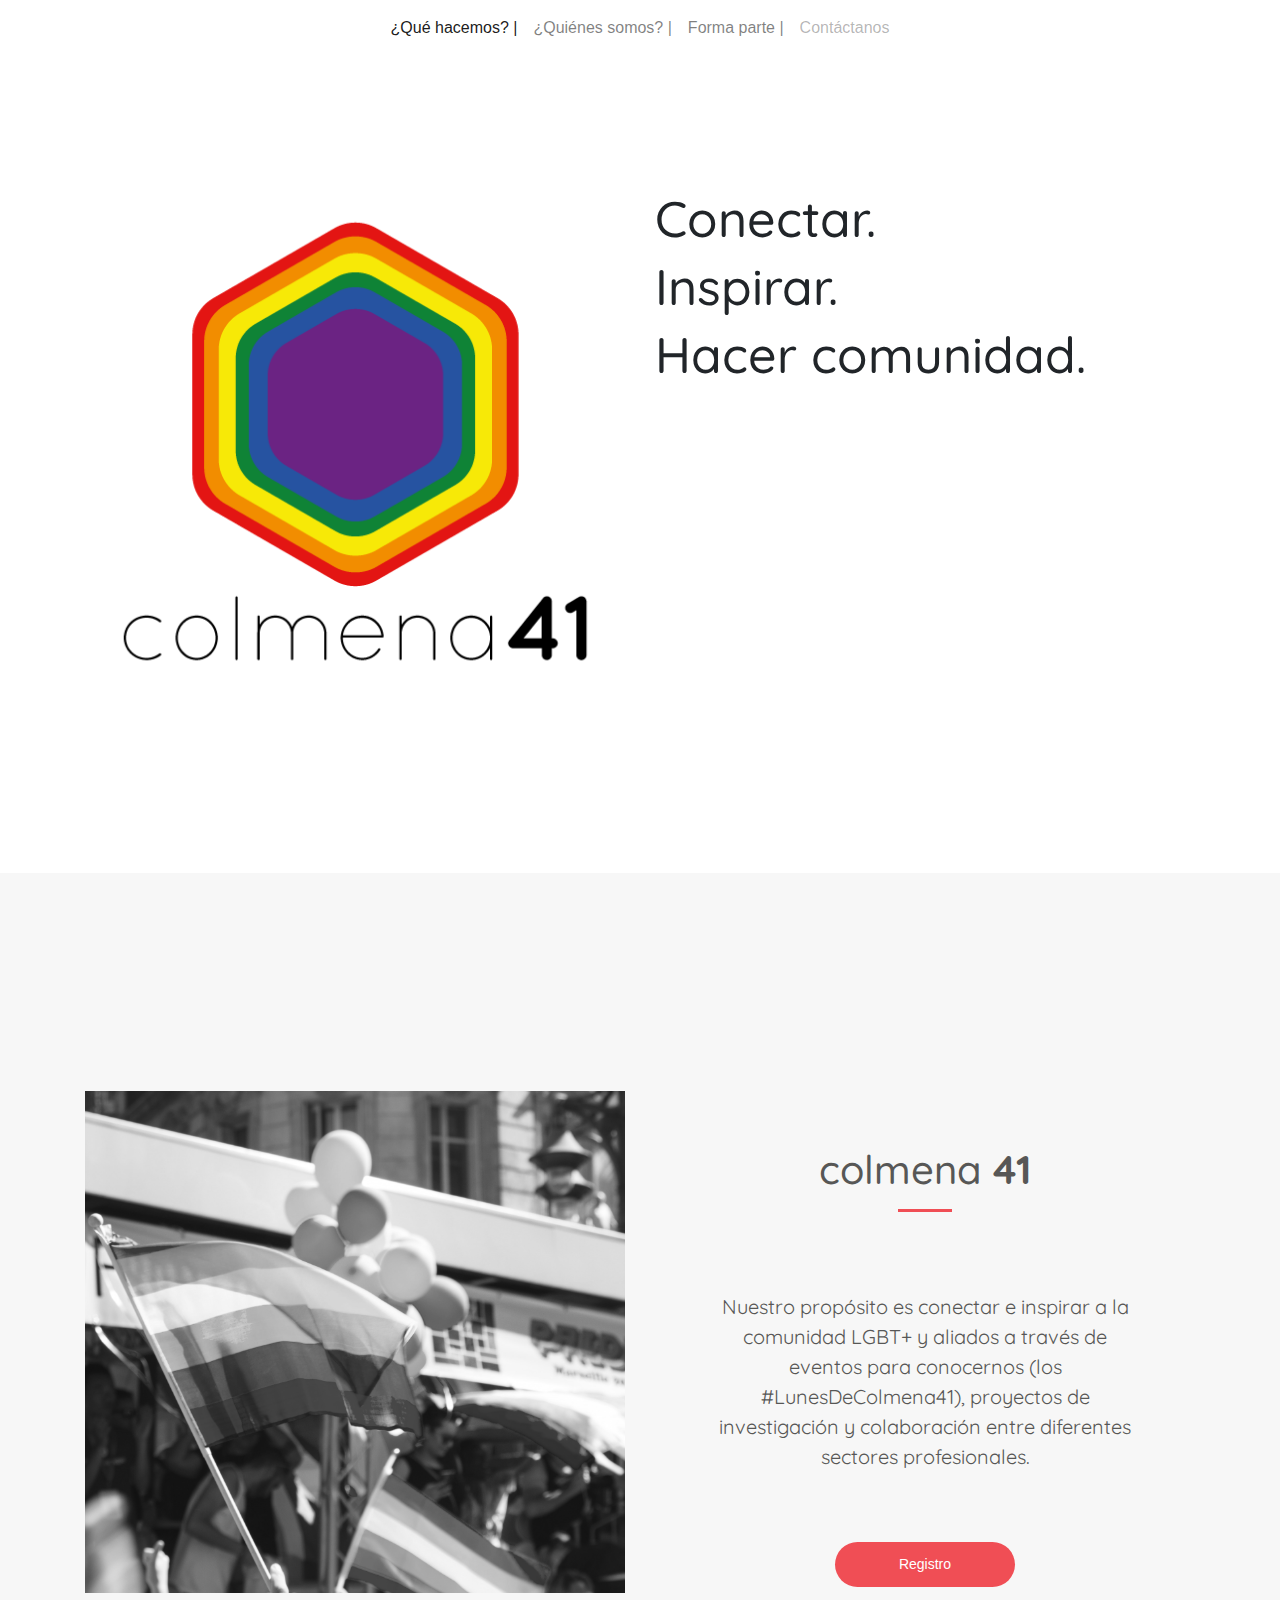
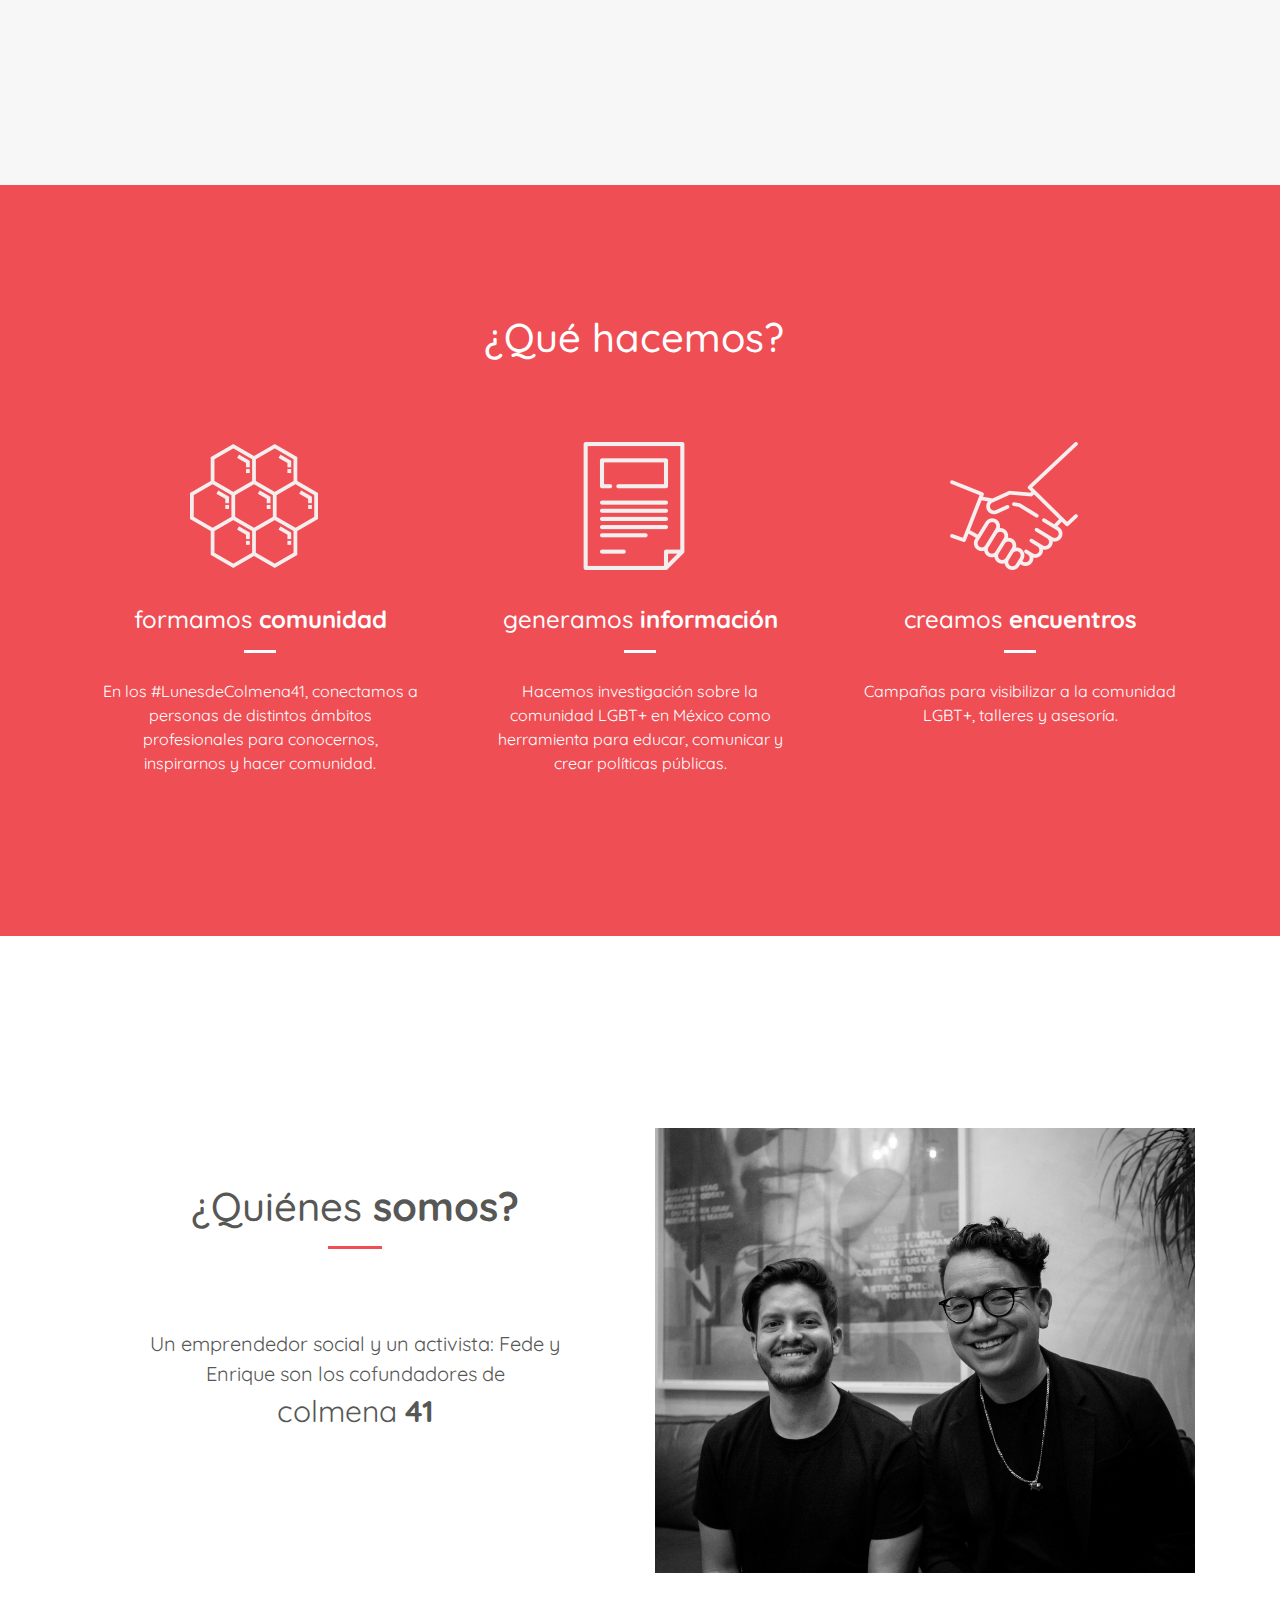
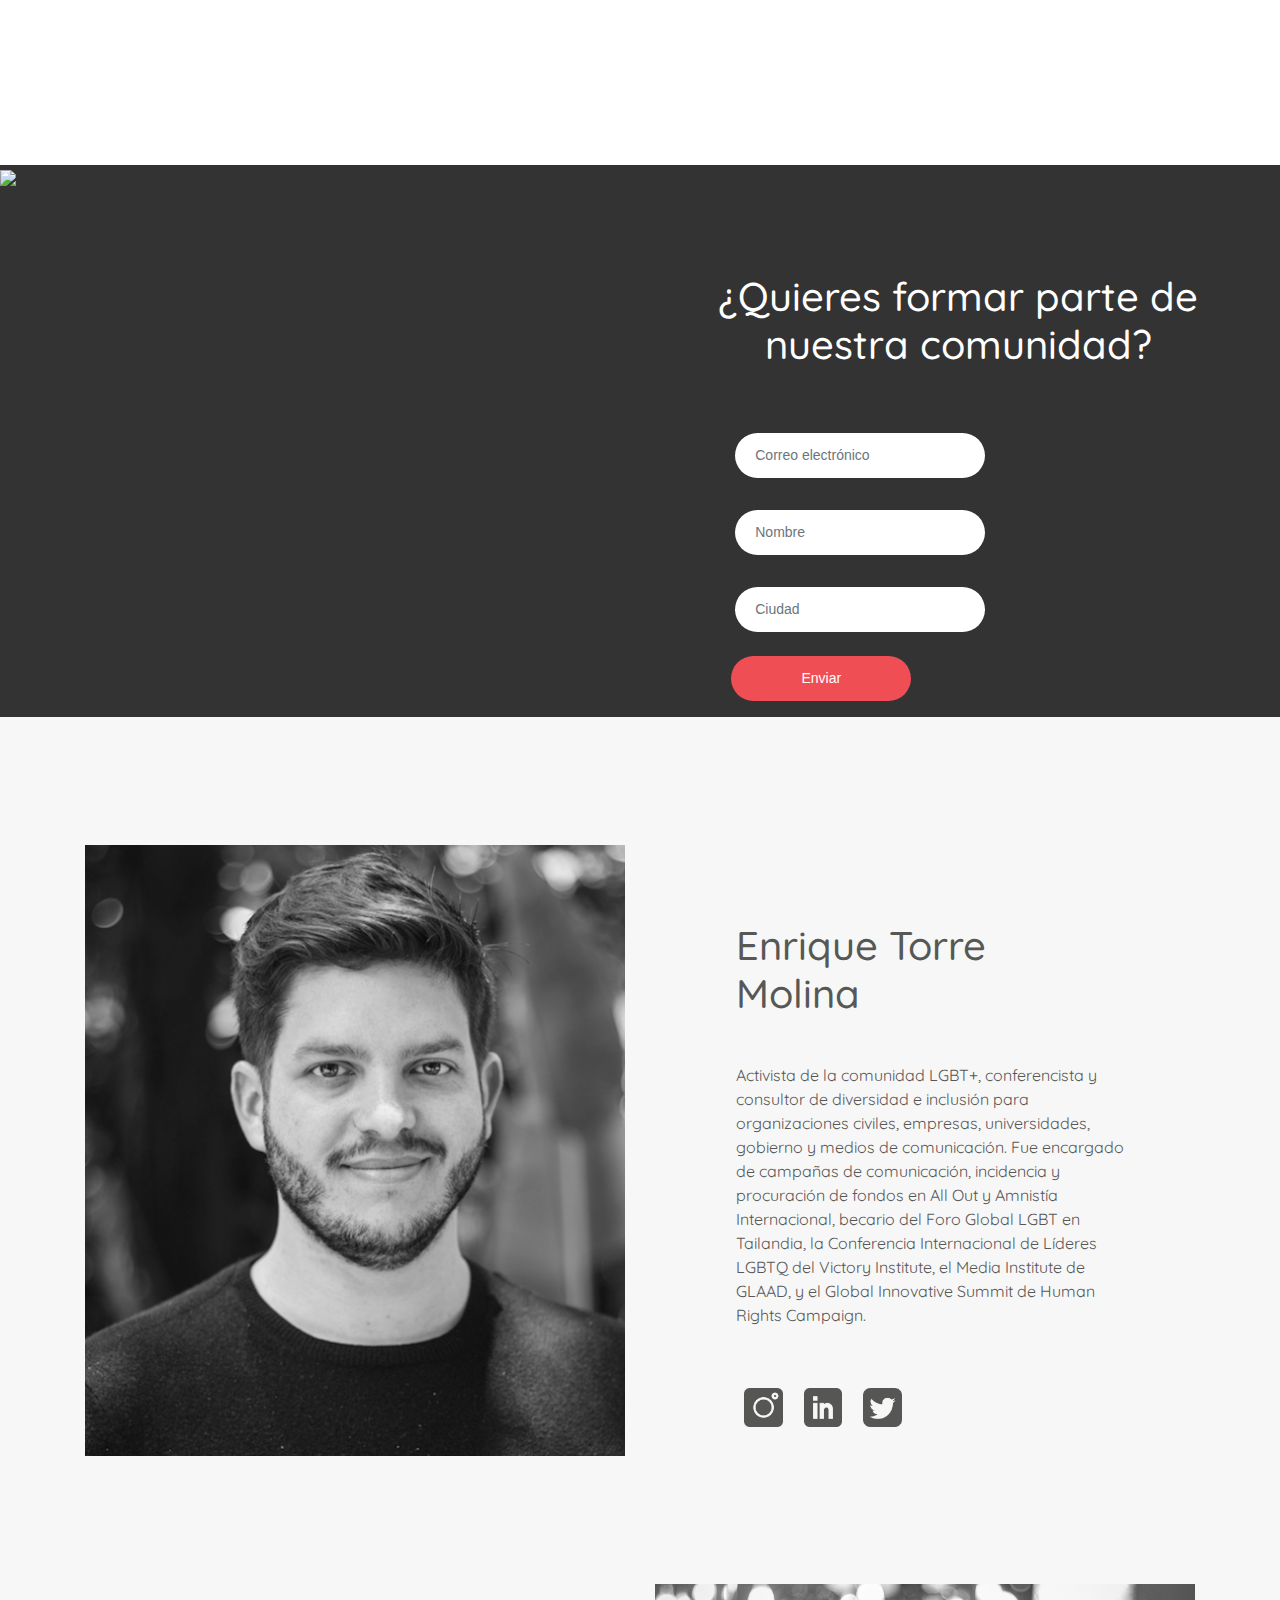
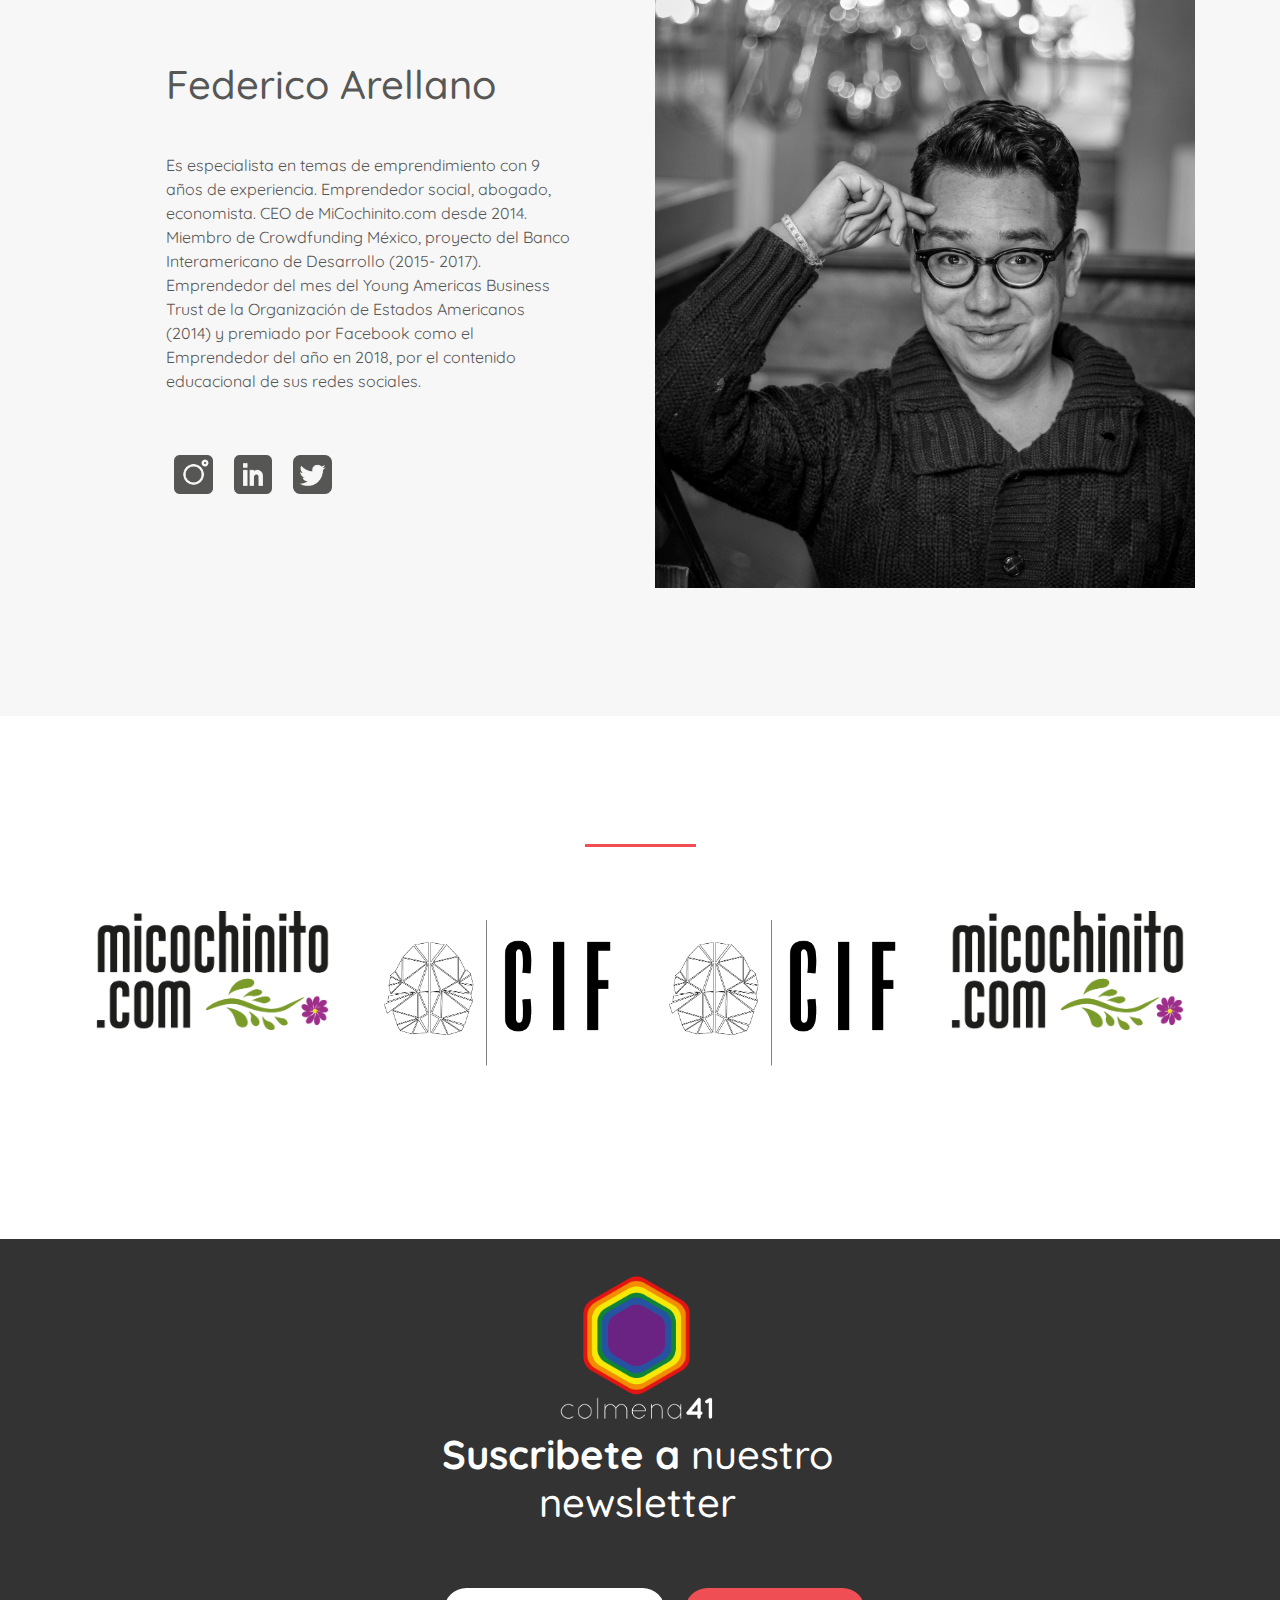
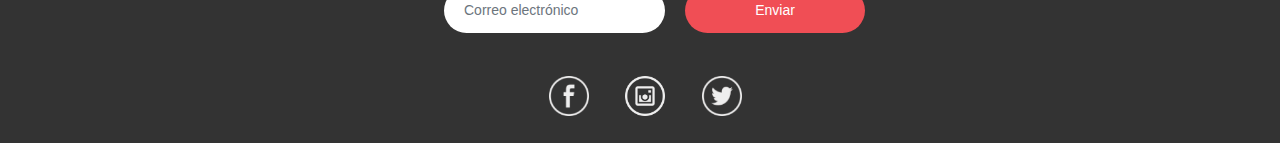
==== commit 5c44f774: "nuevo" ====
--- a/index.html
+++ b/index.html
@@ -1,35 +1,31 @@
 <!DOCTYPE html>
 <html lang="en">
+
 <head>
-	 <!-- Required meta tags -->
-    <meta charset="utf-8">
-    <meta name="viewport" content="width=device-width, initial-scale=1, shrink-to-fit=no">
-				
-    <link rel="stylesheet" type="text/css" href="css/main.css">
-	<!-- ///////tipografias -->
-
-	<link href="https://fonts.googleapis.com/css?family=Quicksand:300" rel="stylesheet">
-
-    <link rel="stylesheet" href="https://maxcdn.bootstrapcdn.com/bootstrap/4.0.0/css/bootstrap.min.css" integrity="sha384-Gn5384xqQ1aoWXA+058RXPxPg6fy4IWvTNh0E263XmFcJlSAwiGgFAW/dAiS6JXm" crossorigin="anonymous">
-   <link rel="stylesheet" type="text/css" href="css/bootstrap.min.css">
-   <link rel="stylesheet" type="text/css" href="css/main.css">
-	<link href="//cdn-images.mailchimp.com/embedcode/classic-10_7.css" rel="stylesheet" type="text/css">
-	<link href="//cdn-images.mailchimp.com/embedcode/slim-10_7.css" rel="stylesheet" type="text/css">
-
-
-	<link rel="shortcut icon" href="img/colmena_blanco.png">
-	<title>Colmena 41</title>
+  <!-- Required meta tags -->
+  <meta charset="utf-8">
+  <meta name="viewport" content="width=device-width, initial-scale=1, shrink-to-fit=no">
+  <!-- ///////tipografias -->
+
+  <link href="https://fonts.googleapis.com/css?family=Quicksand:300" rel="stylesheet">
+
+  <link rel="stylesheet" href="https://maxcdn.bootstrapcdn.com/bootstrap/4.0.0/css/bootstrap.min.css" integrity="sha384-Gn5384xqQ1aoWXA+058RXPxPg6fy4IWvTNh0E263XmFcJlSAwiGgFAW/dAiS6JXm" crossorigin="anonymous">
+
+  <link rel="stylesheet" type="text/css" href="css/main.css">
+  <link href="//cdn-images.mailchimp.com/embedcode/classic-10_7.css" rel="stylesheet" type="text/css">
+  <link href="//cdn-images.mailchimp.com/embedcode/slim-10_7.css" rel="stylesheet" type="text/css">
+
+  <link rel="shortcut icon" href="img/colmena_blanco.png">
+  <title>Colmena 41</title>
 </head>
-<body>
-<nav id="menu" class="navbar navbar-expand-lg navbar-light 
-
-barra fixed-top ">
-    
-      <button class="navbar-toggler" type="button" data-toggle="collapse" data-target="#navbarNav" aria-controls="navbarNav" aria-expanded="false" aria-label="Toggle navigation">
-        <span class="navbar-toggler-icon"></span>
-      </button>
+
+<body data-spy="scroll" data-target="menu-links" data-offset="0" class="scrollspy-example">
+  <nav id="menu" class="navbar navbar-expand-lg navbar-light barra fixed-top ">
+    <button class="navbar-toggler" type="button" data-toggle="collapse" data-target="#navbarNav" aria-controls="navbarNav" aria-expanded="false" aria-label="Toggle navigation">
+      <span class="navbar-toggler-icon"></span>
+    </button>
     <div class="collapse navbar-collapse justify-content-center" id="navbarNav">
-      <ul class="navbar-nav justify-content-center">
+      <ul id="menu-links" class="navbar-nav justify-content-center">
         <li class="nav-item active">
           <a class="nav-link" href="#quehacemos">¿Qué hacemos? | <span class="sr-only">(current)</span></a>
         </li>
@@ -37,268 +33,284 @@
           <a class="nav-link" href="#quienesSomos">¿Quiénes somos? |</a>
         </li>
         <li class="nav-item">
-          <a class="nav-link" href="#¿Quiénes somos?">Forma parte |</a>
+      <a class="nav-link" href="#formaParte">Forma parte |</a>
         </li>
         <li class="nav-item">
-          <a class="nav-link disabled" href="#Contáctanos">Contáctanos </a>
+          <a class="nav-link disabled" href="#contactanos">Contáctanos </a>
         </li>
       </ul>
     </div>
   </nav>
   <header>
-  	<div class="container">
-  		<div class="row space">
-  			<div class="col-sm-12 col-md-6 col-lg-6">
-  				<img src="img/Logo-colmena41.png" width="90%" height="100%">
-  			</div>
-  			<div class="col-sm12  col-md-6 col-lg-6">
-  				 
-  				<strong> 
-  					<h1 class="Titulo space"><strong>Conectar.</h1> </h1>
-  					<h1 class="Titulo "><strong>Inspirar.</h1></h1>
-  					<h1 class="Titulo "><strong> Hacer comunidad.</h1></h1>
-  				</strong>	
-  			</div>
-  		</div>
-  	</div>
+    <div class="container">
+      <div class="row space">
+        <div class="col-12 col-md-6 col-lg-6">
+          <img src="img/Logo-colmena41.png" width="100%" height="100%" class="img-fluid">
+        </div>
+        <div class="col-sm12  col-md-6 col-lg-6">
+          <h1 class="titulo">Conectar.</h1>
+          <h1 class="titulo ">Inspirar.</h1>
+          <h1 class="titulo "> Hacer comunidad.</h1>
+        </div>
+      </div>
+    </div>
   </header>
-  <section class="space colmena">
+  <article class="space colmena">
     <div class="container globos">
-  		<div class="row">
-  			<div class="col-sm-12 col-md-5 col-lg-6">
-  				<img src="img/colmenaGlobos.jpg" width="100%" class="if-image">
-  			</div>
-  			<div class="col-sm-12  col-md-7 col-lg-6" class="spa">
-  				<h2 class="Titulo-Gris">colmena <strong>41</strong></h2>
-  				<hr class="linea color-red">
-
-  				<p class="textIntro"> Nuestro propósito es conectar e inspirar a la comunidad LGBT+ y aliados a través de eventos para conocernos (los #LunesDeColmena41), proyectos de investigación y colaboración entre diferentes sectores profesionales.</p>
-  				<div  class="button"><a href="#" class="decotation">Registro</a></div>
-  			</div>
-  		</div>
-  	</div>
-  </section>
+      <div class="row">
+        <div class="col-12 col-md-5 col-lg-6">
+          <img src="img/colmenaGlobos.jpg" width="100%" class="if-image img-fluid">
+        </div>
+        <div class="col-12  col-md-7 col-lg-6" class="spa">
+          <h2 class="titulo-Gris">colmena <strong>41</strong></h2>
+          <hr class="linea color-red">
+
+          <p class="textIntro"> Nuestro propósito es conectar e inspirar a la comunidad LGBT+ y aliados a través de eventos para conocernos (los #LunesDeColmena41), proyectos de investigación y colaboración entre diferentes sectores profesionales.
+          </p>
+          <div class="button"><a href="#formaParte" class="decoration">Registro</a></div>
+        </div>
+      </div>
+    </div>
+  </article>
   <section class="naranja" id="quehacemos">
-  	<div class="container">
-  		<h2 class="Titulo-blanco">¿Qué hacemos?</h2>
-  		<div class="row">
-  			<div class="col-lg-4 col-md-6 col-sm-12">
-  				<img src="img/heart2.png" class="imgcentrado">
-  				<div class="caja">
-  				<h4 class="sub-titulo"> formamos <strong>comunidad</strong> </h4>
-  				<hr class="linea-blanca color-blanca">
-  				<p class="text-Hacemos">En los #LunesdeColmena41, conectamos a personas de distintos ámbitos profesionales para conocernos, inspirarnos y hacer comunidad.</p>
-  				</div>
-  			</div>
-			<div class="col-lg-4 col-md-6 col-sm-12">
-				<img src="img/ribbon.png" class="imgcentrado">
-				<div class="caja">
-  				<h4 class="sub-titulo">generamos <strong>información </strong></h4>
-  				<hr class="linea-blanca color-blanca">
-  				<p class="text-Hacemos">Hacemos investigación sobre la comunidad LGBT+ en México como herramienta para educar, comunicar y crear políticas públicas.</p>
-  				</div>
-			</div>
-			<div class="col-lg-4 col-md-6 col-sm-12">
-				<img src="img/heart 1.png" class="imgcentrado">
-				<div class="caja">
-  				<h4 class="sub-titulo"> creamos <strong> encuentros</strong></h4>
-  				<hr class="linea-blanca color-blanca">
-  				<p class="text-Hacemos">Campañas para visibilizar a la comunidad LGBT+, talleres y asesoría.</p>
-  				</div>
-			</div>
-
-  		</div>
-  	</div>
-  </section>
-  <section  id="quienesSomos">
-  	  <div class="container nosotros">
-  		<div class="row">
-  			<div class="col-sm-12  col-md-7 col-lg-6" class="spa">
-  				<h2 class="Titulo-Gris">¿Quiénes <strong>somos?</strong></h2>
-  				<hr class="linea color-red">
-  				<article class="textIntro"> Un emprendedor social y un activista: Fede y Enrique son los cofundadores de <p class="Titulo-Gris2">colmena <strong>41</strong></p></article>
-  			</div>
-  			<div class="col-sm-12 col-md-5 col-lg-6">
-  				<img src="img/Colmena.jpg" width="100%" class="if-image">
-  			</div>
-  			
-  		</div>
-  	</div>
-  </section>
-  <section class="algo">
-  	<div class="conta">
-  		<div class="row">
-  			<div class="col-lg-6 col-sm-12 col-md-6">
-  				<img src="img/colmena41formulario.jpg" width="103%">
-  			</div>
-  			<div class="col-lg-6 col-sm-12 col-md-6 ">
-  			<div class="contenedor">
-  				<h2 class="Titulo-blanco">¿Quieres formar parte de nuestra comunidad?</h2>
-  				<form action="https://gmail.us20.list-manage.com/subscribe/post?u=72d58f2da831018e593836dd1&amp;id=21acee1490" method="post" id="mc-embedded-subscribe-form" name="mc-embedded-subscribe-form" class="validate inlinform" target="_blank" novalidate>
-        			<input type="email" value="" name="EMAIL" class="email" id="mce-EMAIL" placeholder="Correo electronico" required /><br>
-        			<input type="text" value="" name="FNAME" class="required" placeholder="Nombre" id="mce-FNAME"/><br>
-        			<input input type="text" value="" name="MMERGE4" class="required" placeholder="Ciudad" id="mce-MMERGE4"/><br>
-    				<input type="submit" value="enviar" name="enviar" id="mc-embedded-subscribe">
-  						</form>
-  			</div>
-  			</div>
-  		</div>
-  	</div>
-  </section>
-  
-
-
-  <section>
-  	 <div class="contenedor equipo">
-  		<div class="row">
-  			<div class="col-sm-12 col-md-5 col-lg-6">
-  				<img src="img/torremolina.png" width="100%" class="if-image">
-  			</div>
-  			<div class="col-sm-12  col-md-7 col-lg-6">
-				<h5 class="Titulo-Gris-equipo">Enrique Torre Molina</h5>
-  				<p class="shotviw"> Activista de la comunidad LGBT+, conferencista y consultor de diversidad e inclusión para organizaciones civiles, empresas, universidades, gobierno y medios de comunicación. Fue encargado de campañas de comunicación, incidencia y procuración de fondos en All Out y Amnistía Internacional, becario del Foro Global LGBT en Tailandia, la Conferencia Internacional de Líderes LGBTQ del Victory Institute, el Media Institute de GLAAD, y el Global Innovative Summit de Human Rights Campaign.</p>
-				<div class="redes">
-					<a href="https://www.instagram.com/etorremolina/"><img src="img/instagram.png" class="social" width="55"></a>
-					<a href="https://www.linkedin.com/in/etorremolina"><img src="img/linkedin.png" class="social" width="55"></a>
-					<a href="https://twitter.com/ETorreMolina?ref_src=twsrc%5Egoogle%7Ctwcamp%5Eserp%7Ctwgr%5Eauthor"><img src="img/twitter-sign.png" class="social" width="55"></a>
-				</div>
-  			</div>
-  		</div>
-  	</div>
-  	<div class="contenedor equipo">
-  	<div class="row">
-  			<div class="col-sm-12 col-md-5 col-lg-6">
-				<h5 class="Titulo-Gris-equipo">Federico Arellano</h5>
-  				<p class="shotviw"> Es especialista en temas de emprendimiento con 9 años de
-experiencia. Emprendedor social, abogado, economista. CEO
-de MiCochinito.com desde 2014. Miembro de Crowdfunding
-México, proyecto del Banco Interamericano de Desarrollo (2015-
-2017). Emprendedor del mes del Young Americas Business Trust
-de la Organización de Estados Americanos (2014) y premiado
-por Facebook como el Emprendedor del año en 2018, por el
-contenido educacional de sus redes sociales.</p>
-			<div class="redes">
-					<a href="https://www.instagram.com/fedearellano/"><img src="img/instagram.png" class="social" width="55"></a>
-					<a href="https://www.linkedin.com/in/fedearellanoo"><img src="img/linkedin.png" class="social" width="55"></a>
-					<a href=""><img src="img/twitter-sign.png" class="social" width="55"></a>
-				</div>
-  			</div>
-  			<div class="col-sm-12 col-md-5 col-lg-6">
-  				<img src="img/fede.jpg" width="100%" class="if-image">
-  			</div>
-  		</div>
-		</div>
+    <div class="container">
+      <h2 class="titulo-blanco">¿Qué hacemos?</h2>
+      <div class="row">
+        <div class="col-lg-4 col-md-6 col-12">
+          <img src="img/bee-hive.png" class="imgcentrado img-fluid">
+          <div class="caja">
+            <h4 class="sub-titulo"> formamos <strong>comunidad</strong> </h4>
+            <hr class="linea-blanca color-blanca">
+            <p class="text-Hacemos">En los #LunesdeColmena41, conectamos a personas de distintos ámbitos profesionales para conocernos, inspirarnos y hacer comunidad.</p>
+          </div>
+        </div>
+        <div class="col-lg-4 col-md-6 col-12">
+          <img src="img/data.png" class="imgcentrado img-fluid">
+          <div class="caja">
+            <h4 class="sub-titulo">generamos <strong>información </strong></h4>
+            <hr class="linea-blanca color-blanca">
+            <p class="text-Hacemos">Hacemos investigación sobre la comunidad LGBT+ en México como herramienta para educar, comunicar y crear políticas públicas.</p>
+          </div>
+        </div>
+        <div class="col-lg-4 col-md-6 col-12">
+          <img src="img/handshake.png" class="imgcentrado img-fluid">
+          <div class="caja">
+            <h4 class="sub-titulo"> creamos <strong> encuentros</strong></h4>
+            <hr class="linea-blanca color-blanca">
+            <p class="text-Hacemos">Campañas para visibilizar a la comunidad LGBT+, talleres y asesoría.</p>
+          </div>
+        </div>
+
+      </div>
+    </div>
+  </section>
+  <section id="quienesSomos">
+    <div class="container nosotros">
+      <div class="row">
+        <div class="col-12  col-md-7 col-lg-6" class="spa">
+          <h2 class="titulo-Gris">¿Quiénes <strong>somos?</strong></h2>
+          <hr class="linea color-red">
+          <article class="textIntro"> Un emprendedor social y un activista: Fede y Enrique son los cofundadores de <p class="titulo-Gris2">colmena <strong>41</strong></p>
+          </article>
+        </div>
+        <div class="col-12 col-md-5 col-lg-6">
+          <img src="img/Colmena.jpg" width="100%" class="if-image img-fluid">
+        </div>
+
+      </div>
+    </div>
+  </section>
+  <section class="algo" id="formaParte">
+    <div class="conteiner-fluid">
+      <div class="row">
+        <div class="col-lg-6 col-12 col-md-6">
+          <img src="img/colmena41formulario.jpg" width="100%" class="img-fluid">
+        </div>
+        <div class="col-lg-6 col-12 col-md-6 ">
+          <div class="justify-content-center formCem">
+            <h2 class="titulo-blanco">¿Quieres formar parte de nuestra comunidad?</h2>
+
+
+
+
+            <form action="https://gmail.us20.list-manage.com/subscribe/post?u=72d58f2da831018e593836dd1&amp;id=21acee1490" method="post" id="mc-embedded-subscribe-form" name="mc-embedded-subscribe-form" class="validate inline-form" target="_blank" novalidate>
+              <div class="form-group">
+                <input type="email" class="form-control required email" name="EMAIL" id="mce-EMAIL" placeholder="Correo electrónico">
+              </div>
+              <div class="form-group">
+                <input type="text" class="form-control required" id="mce-FNAME" placeholder="Nombre" name="FNAME">
+              </div>
+              <div class="form-group">
+                <input type="text" name="MMERGE4" class="form-control required" id="mce-MMERGE4" placeholder="Ciudad">
+              </div>
+              <div id="mce-responses" class="clear">
+                <div class="response" id="mce-error-response" style="display:none"></div>
+                <div class="response" id="mce-success-response" style="display:none"></div>
+              </div>
+              <div style="position: absolute; left: -5000px;" aria-hidden="true"><input type="text" name="b_72d58f2da831018e593836dd1_21acee1490" tabindex="-1" value=""></div>
+              <div class="form-group">
+                <button type="submit" name="subscribe" id="mc-embedded-subscribe" class="btn btn-primary button">Enviar</button>
+                <!-- <input type="submit" value="Subscribe" name="subscribe" id="mc-embedded-subscribe" class=" btn btn-primary button"> -->
+              </div>
+            </form>
+
+
+
+
+
+          </div>
+        </div>
+      </div>
+    </div>
+  </section>
+  <section class="equipo">
+    <div class="container ">
+      <div class="row">
+        <div class="col-12 col-md-5 col-lg-6">
+          <img src="img/torremolina.png" width="100%" class="if-image img-fluid">
+        </div>
+        <div class="col-12  col-md-7 col-lg-6">
+          <h5 class="titulo-Gris-equipo">Enrique Torre Molina</h5>
+          <p class="shotviw"> Activista de la comunidad LGBT+, conferencista y consultor de diversidad e inclusión para organizaciones civiles, empresas, universidades, gobierno y medios de comunicación. Fue encargado de campañas de comunicación,
+            incidencia y procuración de fondos en All Out y Amnistía Internacional, becario del Foro Global LGBT en Tailandia, la Conferencia Internacional de Líderes LGBTQ del Victory Institute, el Media Institute de GLAAD, y el Global Innovative
+            Summit de Human Rights Campaign.</p>
+          <div class="redes">
+            <a href="https://www.instagram.com/etorremolina/"><img src="img/instagram.png" class="social img-fluid" width="55"></a>
+            <a href="https://www.linkedin.com/in/etorremolina"><img src="img/linkedin.png" class="social img-fluid" width="55"></a>
+            <a href="https://twitter.com/ETorreMolina?ref_src=twsrc%5Egoogle%7Ctwcamp%5Eserp%7Ctwgr%5Eauthor"><img src="img/twitter-sign.png" class="social img-fluid" width="55"></a>
+          </div>
+        </div>
+      </div>
+    </div>
+    <div class="container equipo">
+      <div class="row">
+        <div class="col-12 col-md-5 col-lg-6">
+          <h5 class="titulo-Gris-equipo">Federico Arellano</h5>
+          <p class="shotviw"> Es especialista en temas de emprendimiento con 9 años de
+            experiencia. Emprendedor social, abogado, economista. CEO
+            de MiCochinito.com desde 2014. Miembro de Crowdfunding
+            México, proyecto del Banco Interamericano de Desarrollo (2015-
+            2017). Emprendedor del mes del Young Americas Business Trust
+            de la Organización de Estados Americanos (2014) y premiado
+            por Facebook como el Emprendedor del año en 2018, por el
+            contenido educacional de sus redes sociales.</p>
+          <div class="redes">
+            <a href="https://www.instagram.com/fedearellano/"><img src="img/instagram.png" class="social img-fluid" width="55"></a>
+            <a href="https://www.linkedin.com/in/fedearellanoo"><img src="img/linkedin.png" class="social img-fluid" width="55"></a>
+            <a href=""><img src="img/twitter-sign.png" class="social img-fluid" width="55"></a>
+          </div>
+        </div>
+        <div class="col-12 col-md-5 col-lg-6">
+          <img src="img/fede.jpg" width="100%" class="if-image img-fluid">
+        </div>
+      </div>
+    </div>
   </section>
   <section class="aliados">
-  	<div class="container">
-  		<h2 class="Titulo-Gris"><strong>Nuestos aliados</strong> </h2>
-  		<hr class="linea color-red">
-  		<div class="row">
-  			<div class="col-sm-12 col-lg-3 col-md-6">
-  				<img src="img/logo- (7).png" class="iconos-empresas" width="90%" height="auto">
-  			</div>
-  			<div class="col-sm-12 col-lg-3 col-md-6">
-  				<img src="img/CIF_logo.png" class="iconos-empresas" width="90%" height="auto">
-  			</div>
-  			<div class="col-sm-12 col-lg-3 col-md-6">
-  				<img src="http://pluspng.com/img-png/absolut-logo-png--680.png" class="iconos-empresas" width="90%" height="auto">
-  			</div>
-  			<div class="col-sm-12 col-lg-3 col-md-6">
-  				<img src="img/logo- (7).png" class="iconos-empresas" width="90%" height="auto">
-  			</div>
-  		</div>
-  	</div>
-  </section>
-<!--   <section class="redessocialescolmena">
-  <div class="container">
-  	<div class="row">
-  	 <div class="col-lg-6 offset-lg-3 center">
-  	 	<a href=""><img src="img/face.png" class="iconos-redes" width="50"></a>
-  	 	<a href=""><img src="img/insta.png" class="iconos-redes" width="50"></a>
-  	 	<a href=""><img src="img/twitter.png" class="iconos-redes" width="50"></a>
-  	 </div>
-  	</div>
-    
-  </section> -->
-  <section class="footergris" id="contact">
-        <div class="container">
-            <div class="row">
-                <div class="col-lg-6 offset-lg-3">
-                    <div class="contact-content text-center">
-                    	<img src="img/2019-04-25.png" width="30%">
-                     	<h4 class="Titulo-blanco"><strong>Suscribete a </strong> nuestro newsletter</h4>
- 						<form action=httpsaction="https://gmail.us20.list-manage.com/subscribe/post?u=72d58f2da831018e593836dd1&amp;id=21acee1490" method="post" id="mc-embedded-subscribe-form" name="mc-embedded-subscribe-form" target="_blank" novalidate class="inline-form">
-        					<input type="email" value="" name="EMAIL" class="required email" id="mce-EMAIL" placeholder="email address" required />
-    						<input  type="submit" value="Subscribete" name="subscrite" id="mc-embedded-subscribe" >
-  						</form>
-                        <div class="hr"></div>
-                         <!-- <div class="col-lg-6 offset-lg-3 center"> -->
-  	 						<a href="https://www.facebook.com/colmena41"><img src="img/face.png" class="iconos-redes" width="40"></a>
-  	 						<a href="https://www.instagram.com/colmena_41/"><img src="img/insta.png" class="iconos-redes" width="40"></a>
-  	 						<a href="https://twitter.com/colmena_41"><img src="img/twitter.png" class="iconos-redes" width="40"></a>
-  	 					<!-- </div> -->
-                    </div>
-                </div>
-            </div>
-        </div>
-    </section>
-
-
-
-
-
-
-
-
-
-
-
-
-
-
-
-
-
-
-
-<script src="https://code.jquery.com/jquery-3.3.1.slim.min.js" integrity="sha384-q8i/X+965DzO0rT7abK41JStQIAqVgRVzpbzo5smXKp4YfRvH+8abtTE1Pi6jizo" crossorigin="anonymous"></script>
-<script src="https://cdnjs.cloudflare.com/ajax/libs/popper.js/1.14.7/umd/popper.min.js" integrity="sha384-UO2eT0CpHqdSJQ6hJty5KVphtPhzWj9WO1clHTMGa3JDZwrnQq4sF86dIHNDz0W1" crossorigin="anonymous"></script>
-<script src="https://stackpath.bootstrapcdn.com/bootstrap/4.3.1/js/bootstrap.min.js" integrity="sha384-JjSmVgyd0p3pXB1rRibZUAYoIIy6OrQ6VrjIEaFf/nJGzIxFDsf4x0xIM+B07jRM" crossorigin="anonymous"></script>
-
- <script src="js/bootstrap.min.js"></script>
-
-
-
-
-<script type='text/javascript' src='//s3.amazonaws.com/downloads.mailchimp.com/js/mc-validate.js'></script><script type='text/javascript'>(function($) {window.fnames = new Array(); window.ftypes = new Array();fnames[0]='EMAIL';ftypes[0]='email';fnames[1]='FNAME';ftypes[1]='text';fnames[4]='MMERGE4';ftypes[4]='text'; /*
- * Translated default messages for the $ validation plugin.
- * Locale: ES
- */
-$.extend($.validator.messages, {
-  required: "Este campo es obligatorio.",
-  remote: "Por favor, rellena este campo.",
-  email: "Por favor, escribe una dirección de correo válida",
-  url: "Por favor, escribe una URL válida.",
-  date: "Por favor, escribe una fecha válida.",
-  dateISO: "Por favor, escribe una fecha (ISO) válida.",
-  number: "Por favor, escribe un número entero válido.",
-  digits: "Por favor, escribe sólo dígitos.",
-  creditcard: "Por favor, escribe un número de tarjeta válido.",
-  equalTo: "Por favor, escribe el mismo valor de nuevo.",
-  accept: "Por favor, escribe un valor con una extensión aceptada.",
-  maxlength: $.validator.format("Por favor, no escribas más de {0} caracteres."),
-  minlength: $.validator.format("Por favor, no escribas menos de {0} caracteres."),
-  rangelength: $.validator.format("Por favor, escribe un valor entre {0} y {1} caracteres."),
-  range: $.validator.format("Por favor, escribe un valor entre {0} y {1}."),
-  max: $.validator.format("Por favor, escribe un valor menor o igual a {0}."),
-  min: $.validator.format("Por favor, escribe un valor mayor o igual a {0}.")
-});}(jQuery));var $mcj = jQuery.noConflict(true);</script>
-
-
-
-
-
- 
+    <div class="container">
+      <hr class="linea color-red">
+      <div class="row">
+        <div class="col-12 col-lg-3 col-md-6">
+          <img src="img/logo- (7).png" class="iconos-empresas img-fluid" width="100%" height="auto">
+        </div>
+        <div class="col-12 col-lg-3 col-md-6">
+          <img src="img/CIF_logo.png" class="iconos-empresas img-fluid" width="100%" height="auto">
+        </div>
+        <div class="col-12 col-lg-3 col-md-6">
+          <img src="img/CIF_logo.png" class="iconos-empresas img-fluid" width="100%" height="auto">
+        </div>
+        <div class="col-12 col-lg-3 col-md-6">
+          <img src="img/logo- (7).png" class="iconos-empresas img-fluid" width="100%" height="auto">
+        </div>
+      </div>
+    </div>
+  </section>
+  <footer class="footergris" id="contactanos">
+    <div class="container">
+      <div class="row justify-content-center">
+        <div class="col-lg-6 col-12 ">
+          <div class="contact-content text-center">
+            <img src="img/2019-04-25.png" width="30%" class="img-fluid">
+            <h4 class="titulo-blanco"><strong>Suscribete a </strong> nuestro newsletter</h4>
+
+
+
+
+
+            <form action="https://gmail.us20.list-manage.com/subscribe/post?u=72d58f2da831018e593836dd1&amp;id=9c0cf9a0a9" method="post" id="mc-embedded-subscribe-form" name="mc-embedded-subscribe-form" class="validate form-inline inline-form" target="_blank"
+              novalidate>
+              <div class="form-group mx-sm-3 mb-2">
+                <input type="email" value="" name="EMAIL" class="email form-control" id="mce-EMAIL" placeholder="Correo electrónico" required>
+              </div>
+              <div style="position: absolute; left: -5000px;" aria-hidden="true"><input type="text" name="b_72d58f2da831018e593836dd1_9c0cf9a0a9" tabindex="-1" value=""></div>
+              <!-- <input type="submit" value="Subscribe" name="subscribe" id="mc-embedded-subscribe" class="button btn btn-primary mb-2"> -->
+              <button type="submit" name="subscribe" id="mc-embedded-subscribe" class="btn btn-primary mb-2 btn  button ">Enviar</button>
+            </form>
+
+
+
+
+
+            <div class="hr"></div>
+            <!-- <div class="col-lg-6 offset-lg-3 center"> -->
+            <a href="https://www.facebook.com/colmena41"><img src="img/face.png" class="iconos-redes img-fluid" width="40"></a>
+            <a href="https://www.instagram.com/colmena_41/"><img src="img/insta.png" class="iconos-redes img-fluid" width="40"></a>
+            <a href="https://twitter.com/colmena_41"><img src="img/twitter.png" class="iconos-redes img-fluid" width="40"></a>
+            <!-- </div> -->
+          </div>
+        </div>
+      </div>
+    </div>
+  </footer>
+
+
+  <script src="https://code.jquery.com/jquery-3.3.1.slim.min.js" integrity="sha384-q8i/X+965DzO0rT7abK41JStQIAqVgRVzpbzo5smXKp4YfRvH+8abtTE1Pi6jizo" crossorigin="anonymous"></script>
+  <script src="https://cdnjs.cloudflare.com/ajax/libs/popper.js/1.14.7/umd/popper.min.js" integrity="sha384-UO2eT0CpHqdSJQ6hJty5KVphtPhzWj9WO1clHTMGa3JDZwrnQq4sF86dIHNDz0W1" crossorigin="anonymous"></script>
+  <script src="https://stackpath.bootstrapcdn.com/bootstrap/4.3.1/js/bootstrap.min.js" integrity="sha384-JjSmVgyd0p3pXB1rRibZUAYoIIy6OrQ6VrjIEaFf/nJGzIxFDsf4x0xIM+B07jRM" crossorigin="anonymous"></script>
+
+  <script type='text/javascript' src='//s3.amazonaws.com/downloads.mailchimp.com/js/mc-validate.js'></script>
+  <script type='text/javascript'>
+    (function($) {
+      window.fnames = new Array();
+      window.ftypes = new Array();
+      fnames[0] = 'EMAIL';
+      ftypes[0] = 'email';
+      fnames[1] = 'FNAME';
+      ftypes[1] = 'text';
+      fnames[4] = 'MMERGE4';
+      ftypes[4] = 'text';
+      /*
+       * Translated default messages for the $ validation plugin.
+       * Locale: ES
+       */
+      $.extend($.validator.messages, {
+        required: "Este campo es obligatorio.",
+        remote: "Por favor, rellena este campo.",
+        email: "Por favor, escribe una dirección de correo válida",
+        url: "Por favor, escribe una URL válida.",
+        date: "Por favor, escribe una fecha válida.",
+        dateISO: "Por favor, escribe una fecha (ISO) válida.",
+        number: "Por favor, escribe un número entero válido.",
+        digits: "Por favor, escribe sólo dígitos.",
+        creditcard: "Por favor, escribe un número de tarjeta válido.",
+        equalTo: "Por favor, escribe el mismo valor de nuevo.",
+        accept: "Por favor, escribe un valor con una extensión aceptada.",
+        maxlength: $.validator.format("Por favor, no escribas más de {0} caracteres."),
+        minlength: $.validator.format("Por favor, no escribas menos de {0} caracteres."),
+        rangelength: $.validator.format("Por favor, escribe un valor entre {0} y {1} caracteres."),
+        range: $.validator.format("Por favor, escribe un valor entre {0} y {1}."),
+        max: $.validator.format("Por favor, escribe un valor menor o igual a {0}."),
+        min: $.validator.format("Por favor, escribe un valor mayor o igual a {0}.")
+      });
+    }(jQuery));
+    var $mcj = jQuery.noConflict(true);
+  </script>
+
+
+
+
+
+
 </body>
 
 
--- a/css/main.css
+++ b/css/main.css
@@ -9,30 +9,30 @@
 	width: 100%;
 }
 
-.Titulo{
+.titulo{
 	font-family: 'Quicksand', sans-serif;
 	font-size: 50px;
 
 }
-.Titulo-Gris{
-
-	font-family: 'Quicksand', sans-serif;	
-	color: #575756;			
+.titulo-Gris{
+
+	font-family: 'Quicksand', sans-serif;
+	color: #575756;
 	font-size: 40px;
 	padding-top: 10%;
 	text-align: center;
 }
 
-.Titulo-Gris2{
-	font-family: 'Quicksand', sans-serif;	
-	color: #575756;			
+.titulo-Gris2{
+	font-family: 'Quicksand', sans-serif;
+	color: #575756;
 	font-size: 30px;
 	text-align: center;
 }
 
-.Titulo-blanco{
-	font-family: 'Quicksand', sans-serif;	
-	color: #FFFFFF;			
+.titulo-blanco{
+	font-family: 'Quicksand', sans-serif;
+	color: #FFFFFF;
 	font-size: 40px;
 	padding:0% 5% 5% 4%;
 	text-align: center;
@@ -41,12 +41,17 @@
 
 p{
 font-family: 'Quicksand', sans-serif;
-font-size: 16px;	
+font-size: 16px;
 }
 .space{
 	padding-top: 17%;
 	padding-bottom: 15%;
 }
+
+.space .button{
+	margin: 0 auto;
+	display: block;
+}
 .contenedor{
 	width: 90%;
 }
@@ -101,7 +106,7 @@
 	border-top: 3px solid #f04e55;
 	width: 10%;
 	 height: 10px;
-	
+
 	text-align: center;
 }
 .linea2{
@@ -109,7 +114,7 @@
 	border-top: 3px solid #f04e55;
 	width: 80%;
 	 height: 10px;
-	
+
 	text-align: center;
 }
 
@@ -125,7 +130,7 @@
 	border-top: 3px solid #ffffff;
 	width: 10%;
 	 height: 10px;
-	
+
 	text-align: center;
 }
 
@@ -136,7 +141,7 @@
 	text-align: center;
 }
 .naranja{
-	
+
 	padding-top: 10%;
 	padding-bottom: 10%;
 	background-color: #f04e55;
@@ -179,18 +184,19 @@
 }
 
 .equipo{
-	/*margin-top: 15%;*/
+	padding-top: 10%;
+	padding-bottom: 5%;
 	background-color: #f7f7f7;
 	width: 100%;
 	height: auto;
 }
 
-.Titulo-Gris-equipo{
-	font-family: 'Quicksand', sans-serif;	
-	color: #575756;			
+.titulo-Gris-equipo{
+	font-family: 'Quicksand', sans-serif;
+	color: #575756;
 	font-size: 40px;
 	padding:14% 14% 2% 15%;
-	
+
 }
 
 
@@ -216,7 +222,7 @@
 	text-align: center;
 }
 .algo{
-	
+
 	background-color: #333;
 	width: 100%;
 	height: auto;
@@ -234,8 +240,12 @@
 
 .contenedor{
 	padding:10% 20% 4% 20%;
-}/*
-*/
+}
+
+.formCem{
+	padding: 17% 5% 0% 3%;
+}
+
 .inlinform{
   margin:15%;
 }
@@ -252,7 +262,7 @@
 
 
 .inline-form{
-  margin:5%;
+  margin:5% 0 0% 10%;
 }
 .inline-form input{
   display:inline-block;
@@ -283,16 +293,16 @@
  width:180px;
   cursor: pointer;
   background: #f04e55;
- 
   color:#FFFFFF;
   text-align:center;
   font-weight:400;
 }
 
+
 input[type="submit"]:hover,
 input[type="submit"]:focus,
 input[type="submit"]:active {
-  background: #cc324b;
+  background: #f04e55;
 }
 
 @media (max-width: 728px) {
@@ -316,7 +326,6 @@
   display:inline-block;
   border:none;
   outline:none;
-
   font-size:14px;
   max-width:100%;
   padding:12px 20px;
@@ -324,22 +333,29 @@
   color:#FFFFFF;
   text-align:center;
   font-weight:400;
-  margin-left: 40%;
-}
-
-.decotation{
+  flex-wrap: wrap;
+}
+
+.decoration{
 	text-decoration: none;
 	color: #ffffff;
 }
-
-/**{ 
-  box-sizing: border-box; 
+.decoration:hover{
+	text-decoration: none;
+	color: #ffffff;
+}
+
+/**{
+  box-sizing: border-box;
   outline: 1px solid rgba(255,0,0,.2);
 }
 */
 
-  
-   
+.formCenter{
+	border-top: 5%;
+	padding: 0 10% 15% 15%;
+}
+
 
 .iconos-redes{
 	margin-top: 5%;
@@ -348,4 +364,13 @@
 	padding-bottom: 5%;
 
 
-}+}
+
+.contenedor{
+padding:10% 1rem 4% 1rem;
+}
+@media (min-width: 768px) {
+.contenedor{
+padding:10% 20% 4% 20%;
+}
+}
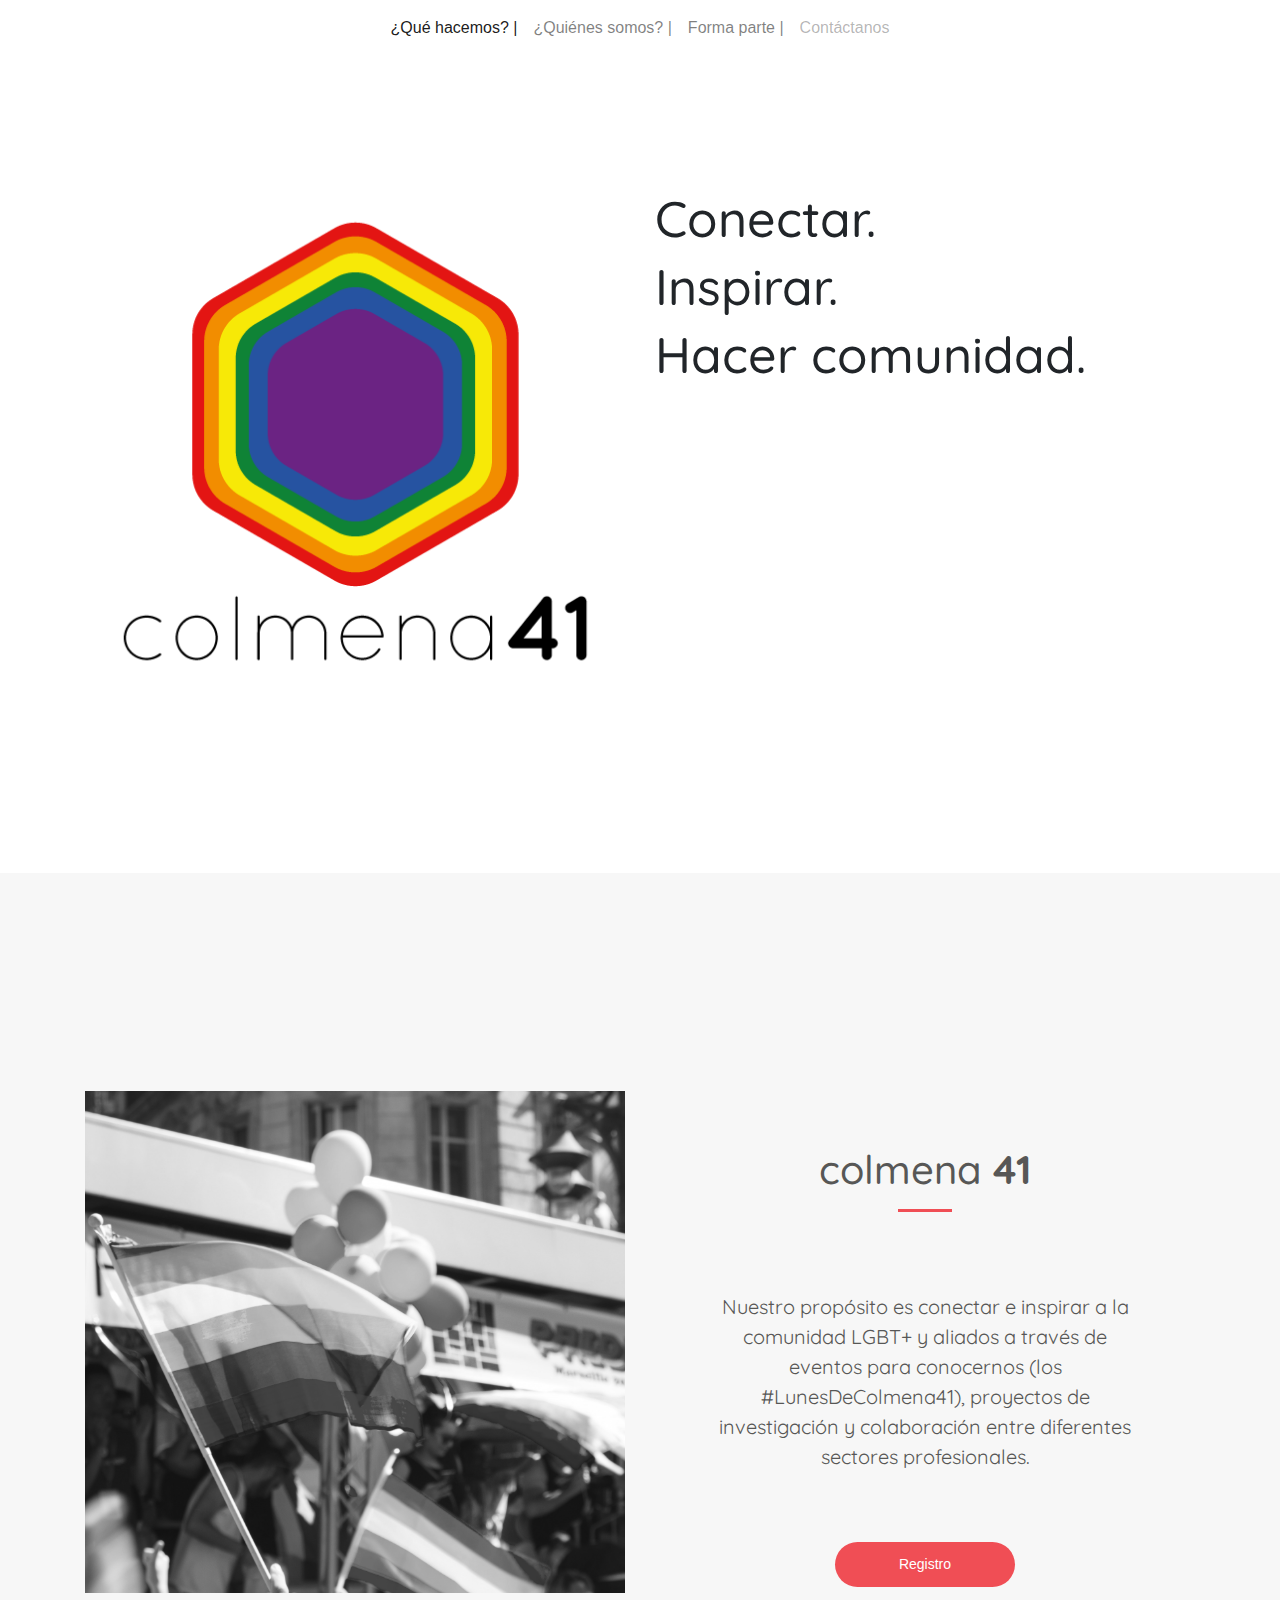
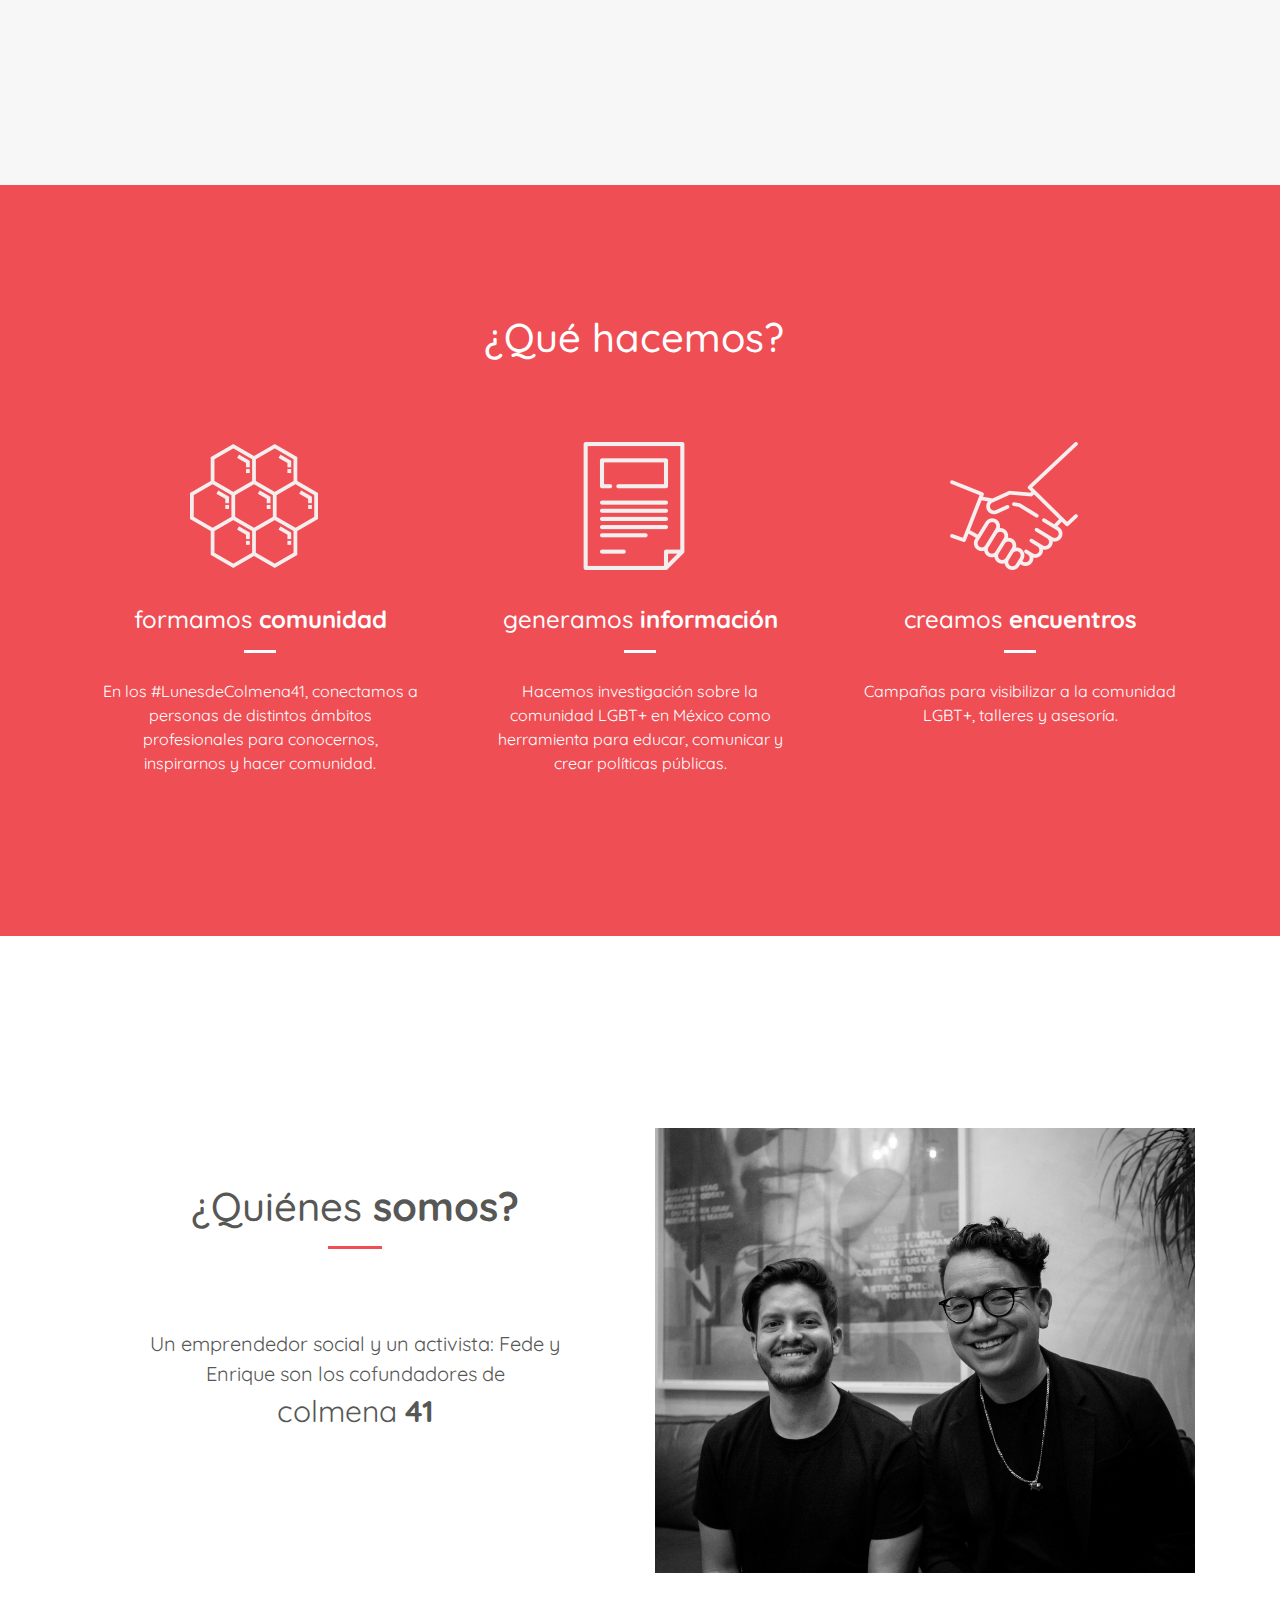
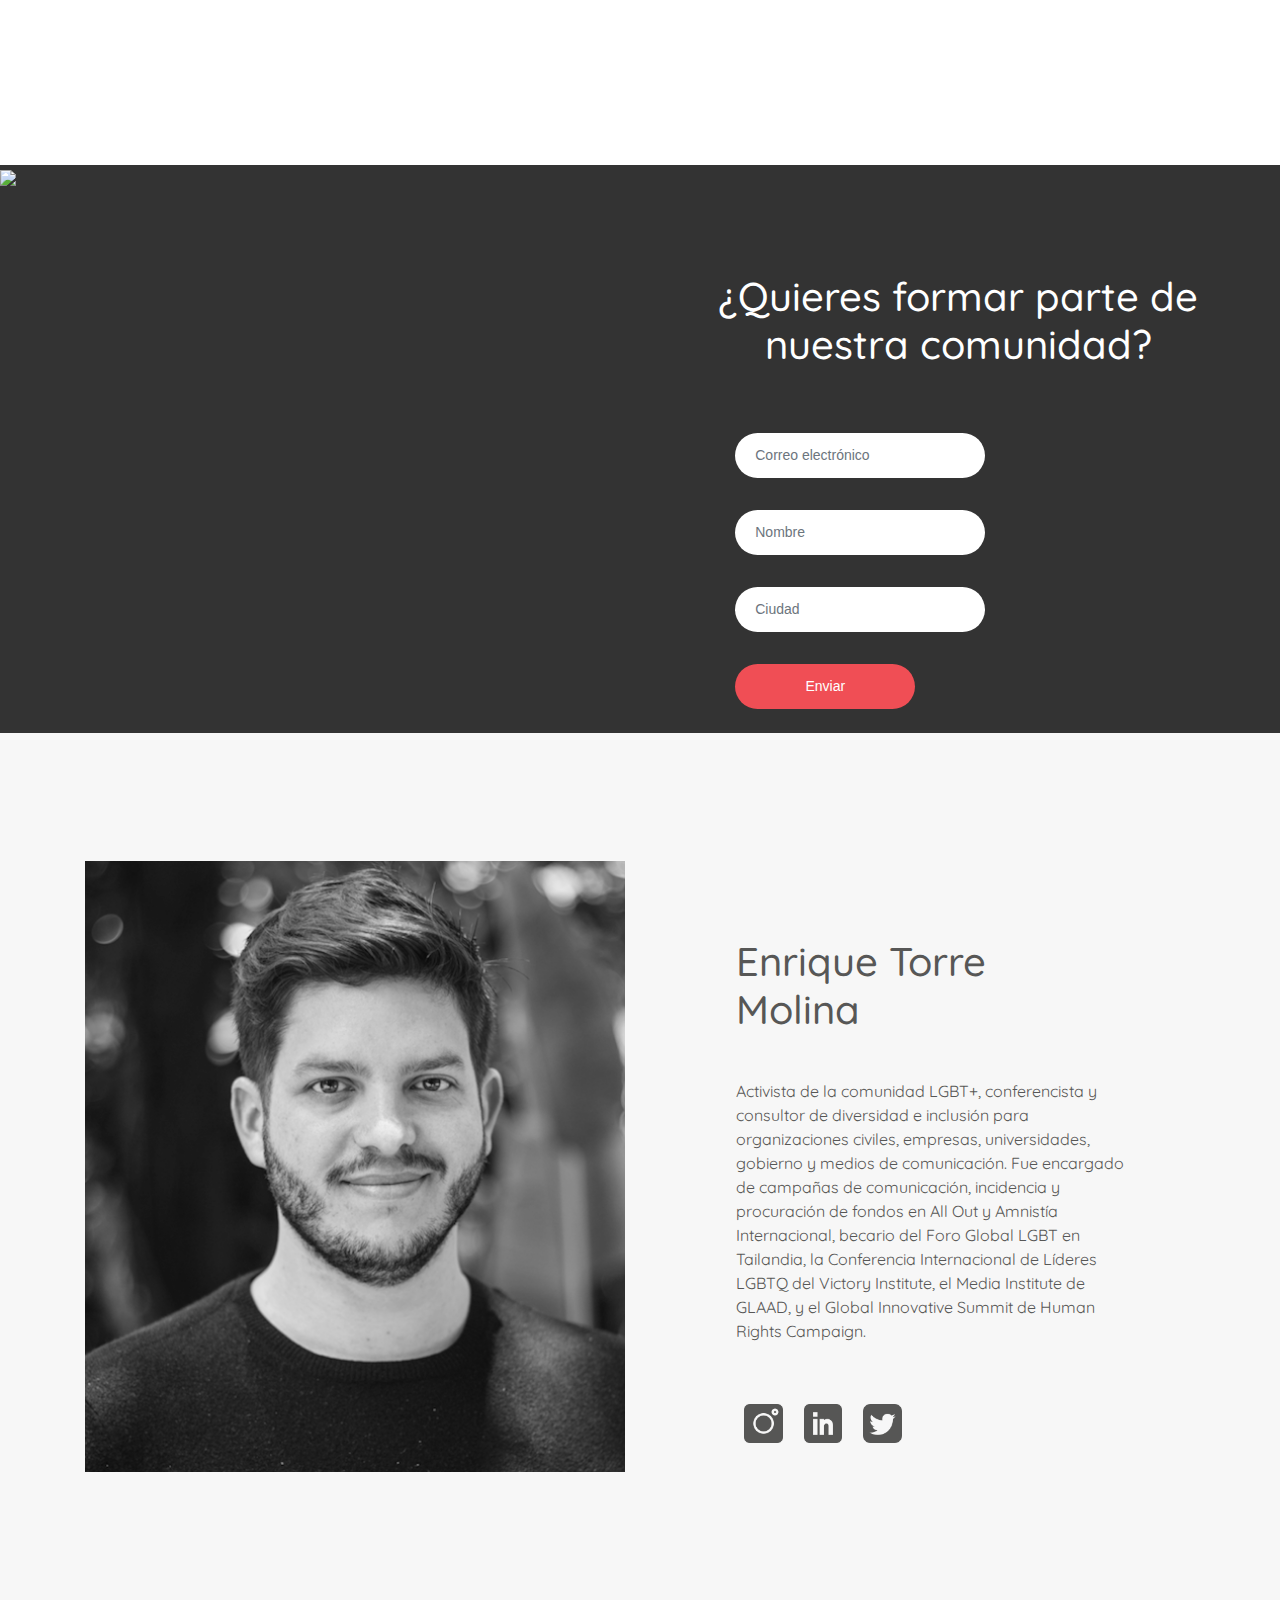
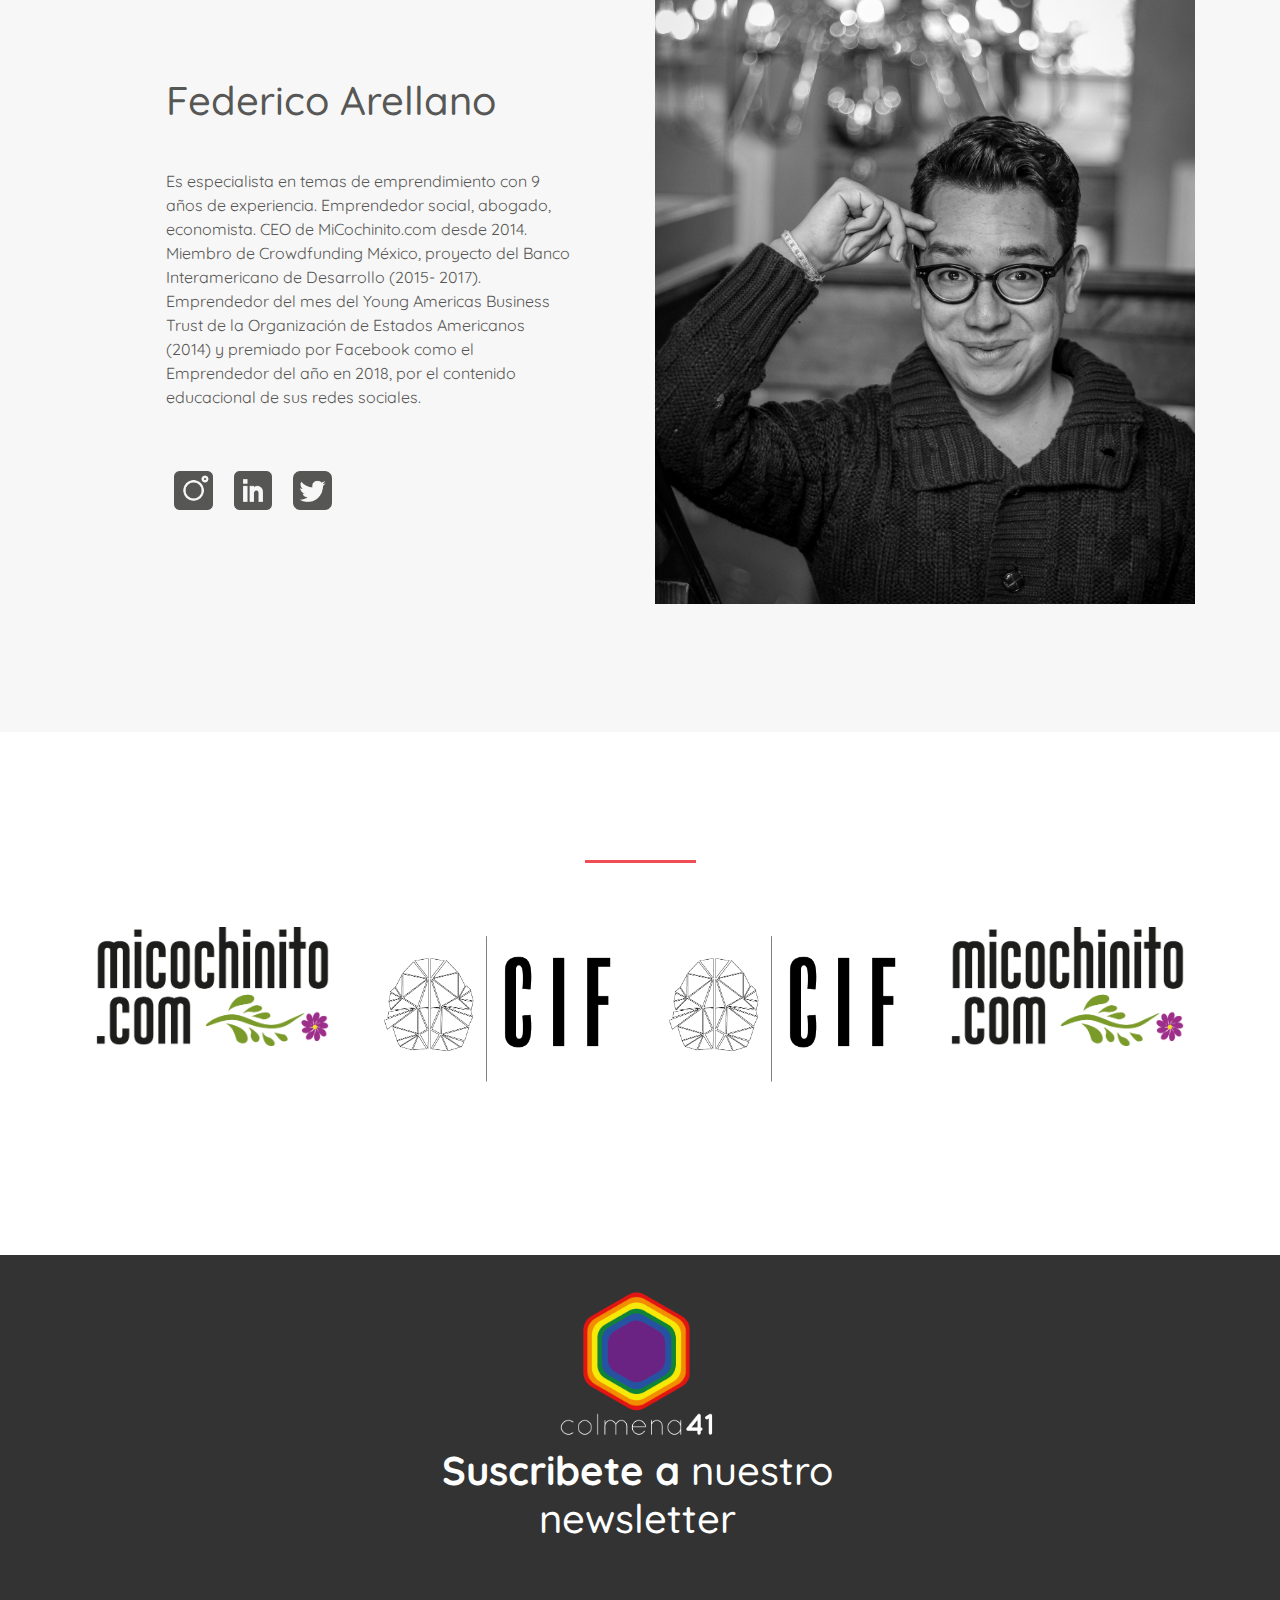
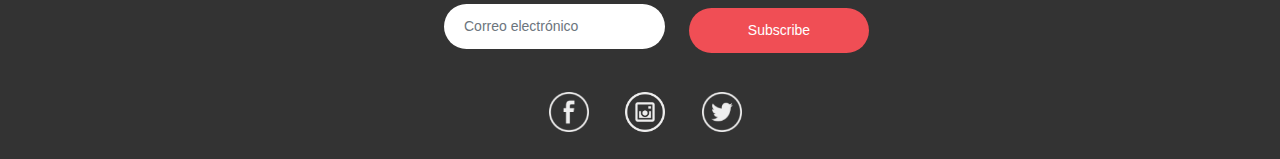
==== commit 9414a307: "nuevo" ====
--- a/index.html
+++ b/index.html
@@ -144,13 +144,13 @@
                 <input type="text" name="MMERGE4" class="form-control required" id="mce-MMERGE4" placeholder="Ciudad">
               </div>
               <div id="mce-responses" class="clear">
-                <div class="response" id="mce-error-response" style="display:none"></div>
-                <div class="response" id="mce-success-response" style="display:none"></div>
+                <div class="response notificacion" id="mce-error-response"   style="display:none"></div>
+                <div class="response notificacion" id="mce-success-response"  style="display:none"></div>
               </div>
               <div style="position: absolute; left: -5000px;" aria-hidden="true"><input type="text" name="b_72d58f2da831018e593836dd1_21acee1490" tabindex="-1" value=""></div>
               <div class="form-group">
-                <button type="submit" name="subscribe" id="mc-embedded-subscribe" class="btn btn-primary button">Enviar</button>
-                <!-- <input type="submit" value="Subscribe" name="subscribe" id="mc-embedded-subscribe" class=" btn btn-primary button"> -->
+                <!-- <button type="submit" name="subscribe" id="mc-embedded-subscribe" class="btn btn-primary button">Enviar</button> -->
+                <input type="submit" value="Enviar" name="subscribe" id="mc-embedded-subscribe" class=" btn btn-primary button">
               </div>
             </form>
 
@@ -243,8 +243,8 @@
                 <input type="email" value="" name="EMAIL" class="email form-control" id="mce-EMAIL" placeholder="Correo electrónico" required>
               </div>
               <div style="position: absolute; left: -5000px;" aria-hidden="true"><input type="text" name="b_72d58f2da831018e593836dd1_9c0cf9a0a9" tabindex="-1" value=""></div>
-              <!-- <input type="submit" value="Subscribe" name="subscribe" id="mc-embedded-subscribe" class="button btn btn-primary mb-2"> -->
-              <button type="submit" name="subscribe" id="mc-embedded-subscribe" class="btn btn-primary mb-2 btn  button ">Enviar</button>
+              <input type="submit" value="Subscribe" name="subscribe" id="mc-embedded-subscribe" class="button btn btn-primary mb-2">
+              <!-- <button type="submit" name="subscribe" id="mc-embedded-subscribe" class="btn btn-primary mb-2 btn  button ">Enviar</button> -->
             </form>
 
 
--- a/css/main.css
+++ b/css/main.css
@@ -355,7 +355,10 @@
 	border-top: 5%;
 	padding: 0 10% 15% 15%;
 }
-
+.notificacion{
+	color: #FFFFFF;
+	
+}
 
 .iconos-redes{
 	margin-top: 5%;
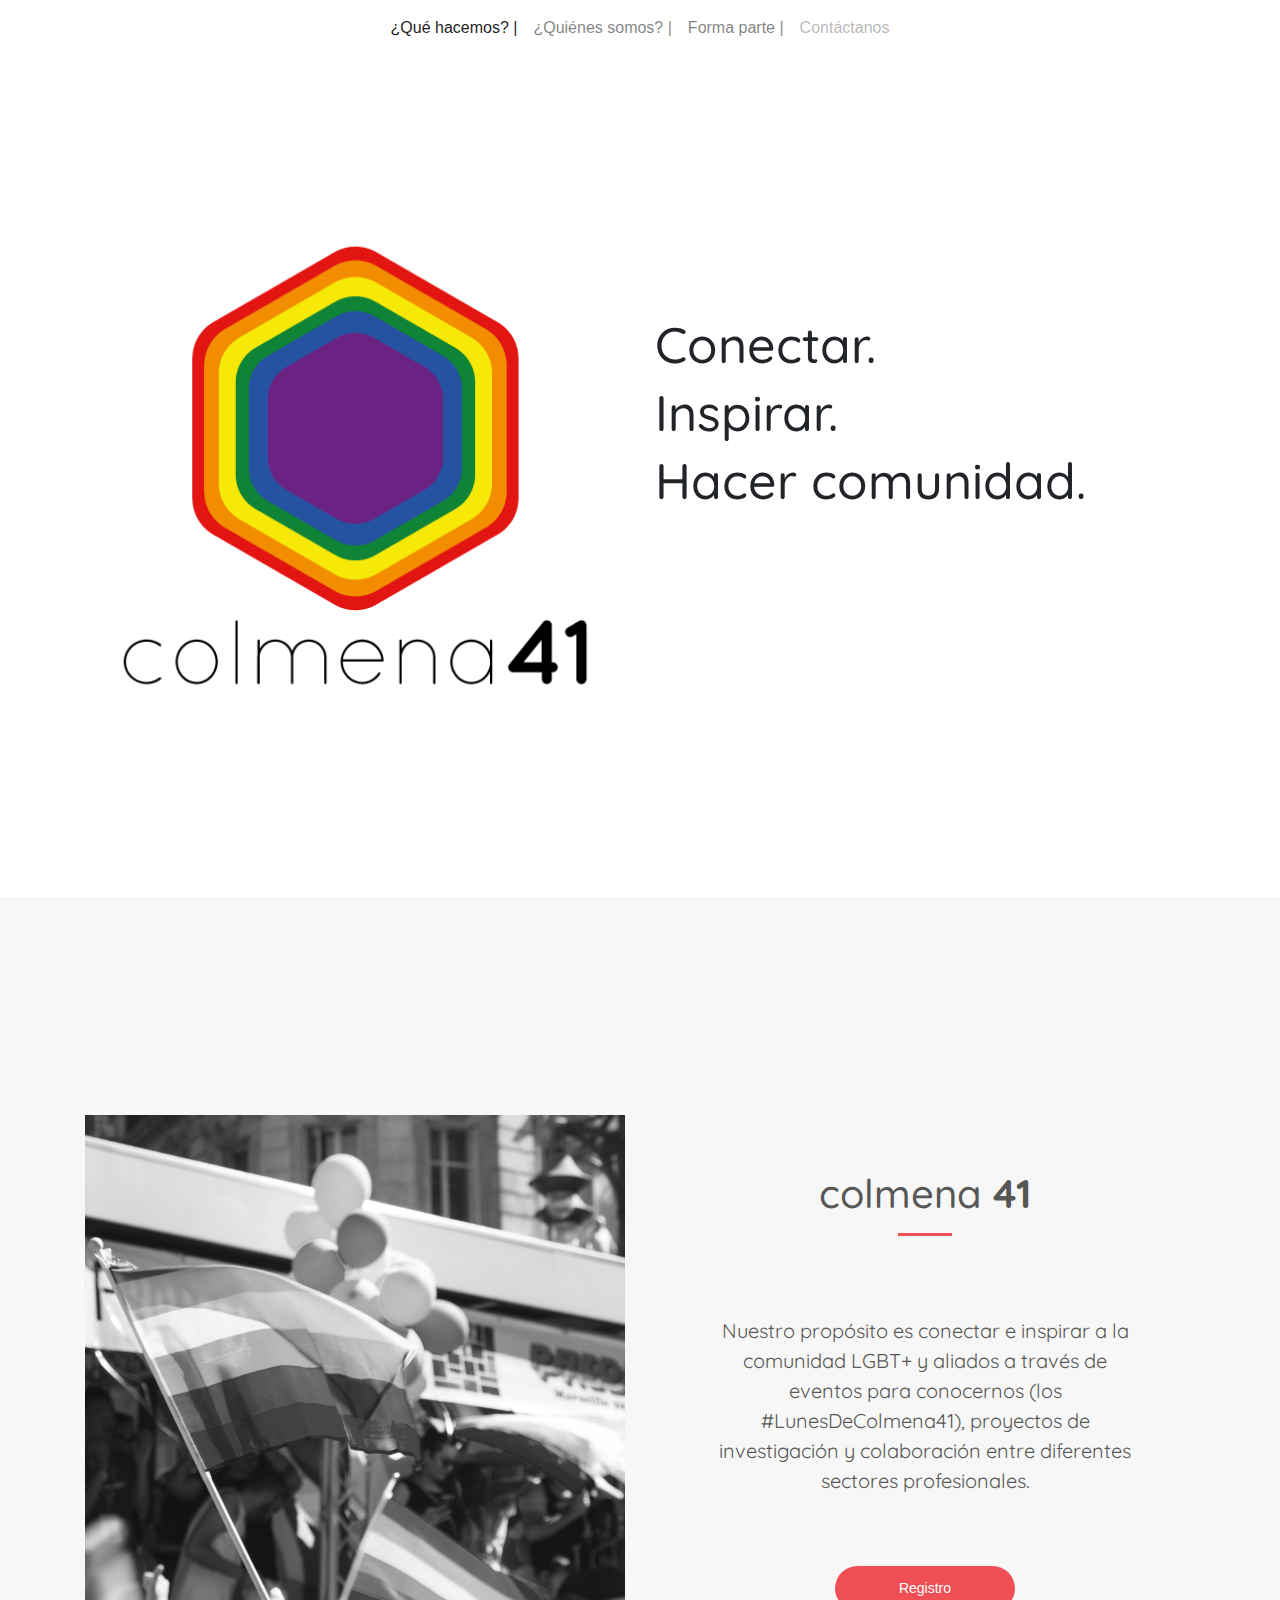
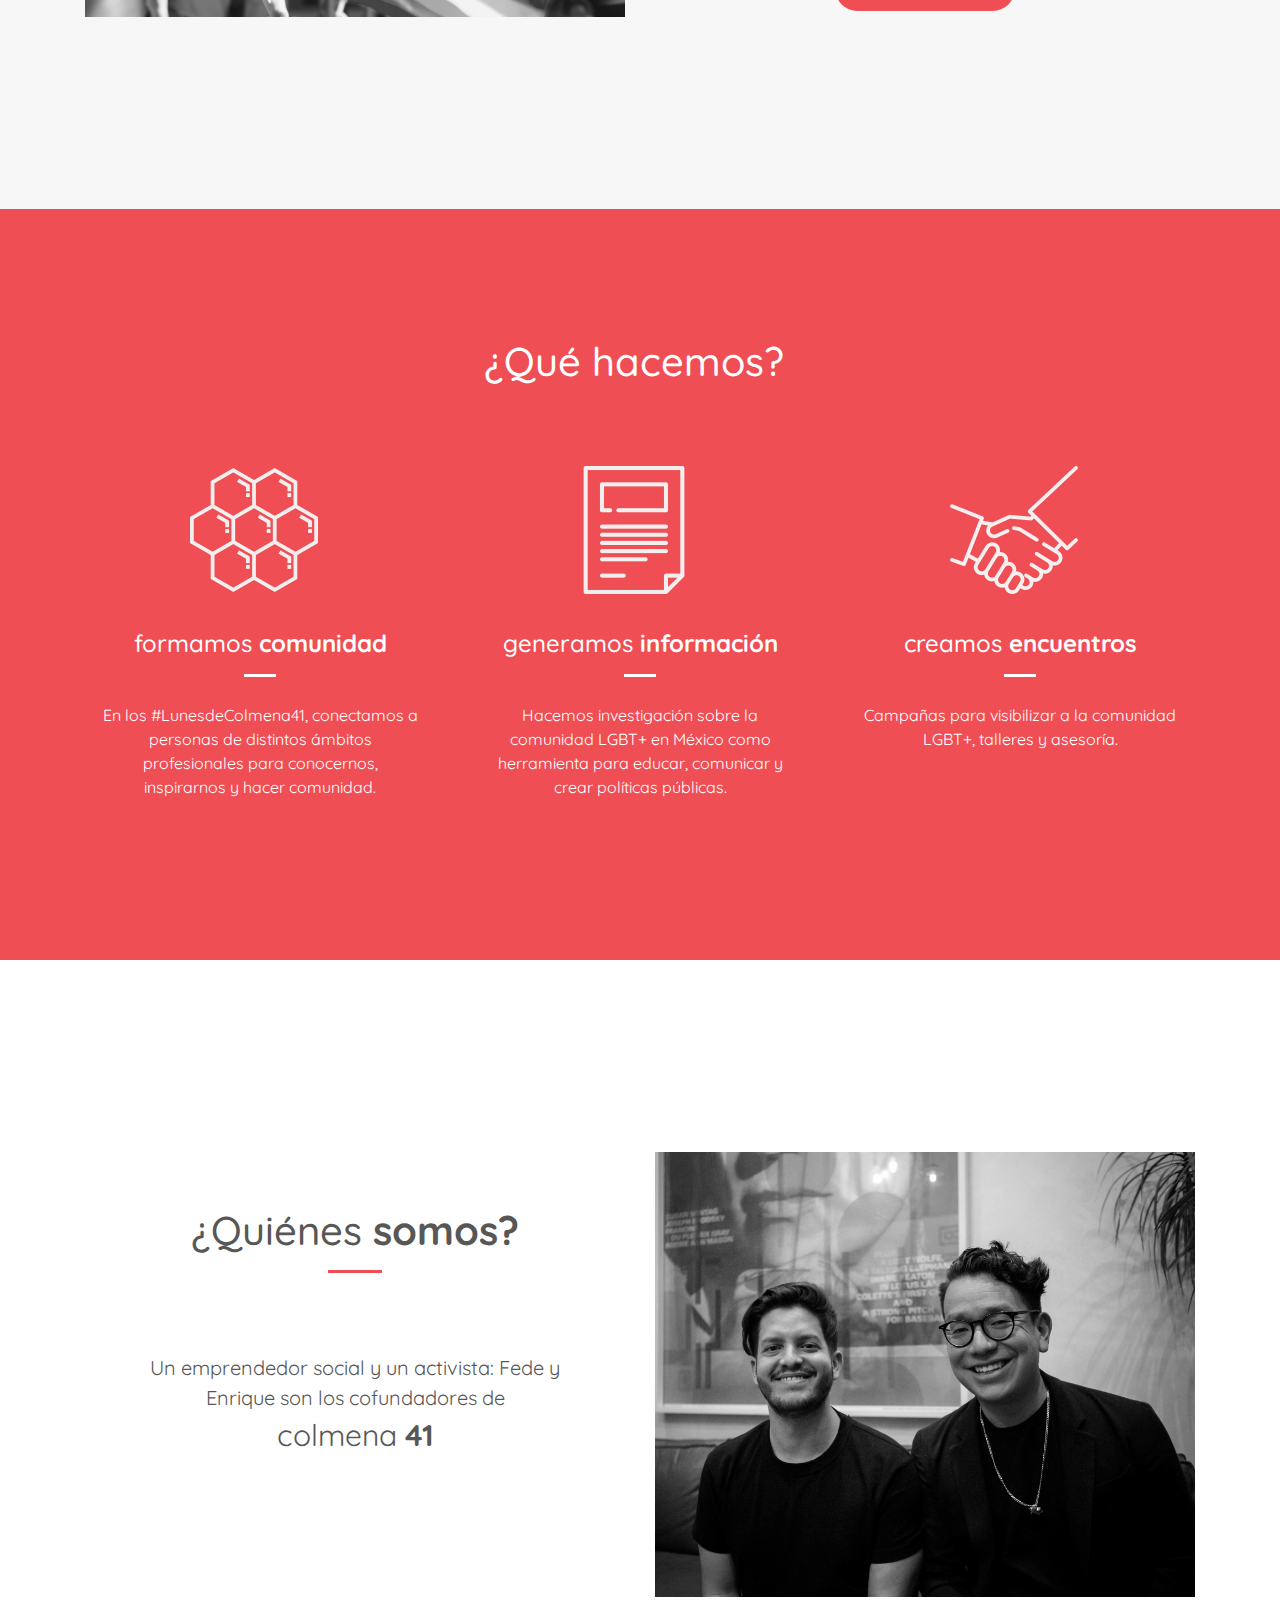
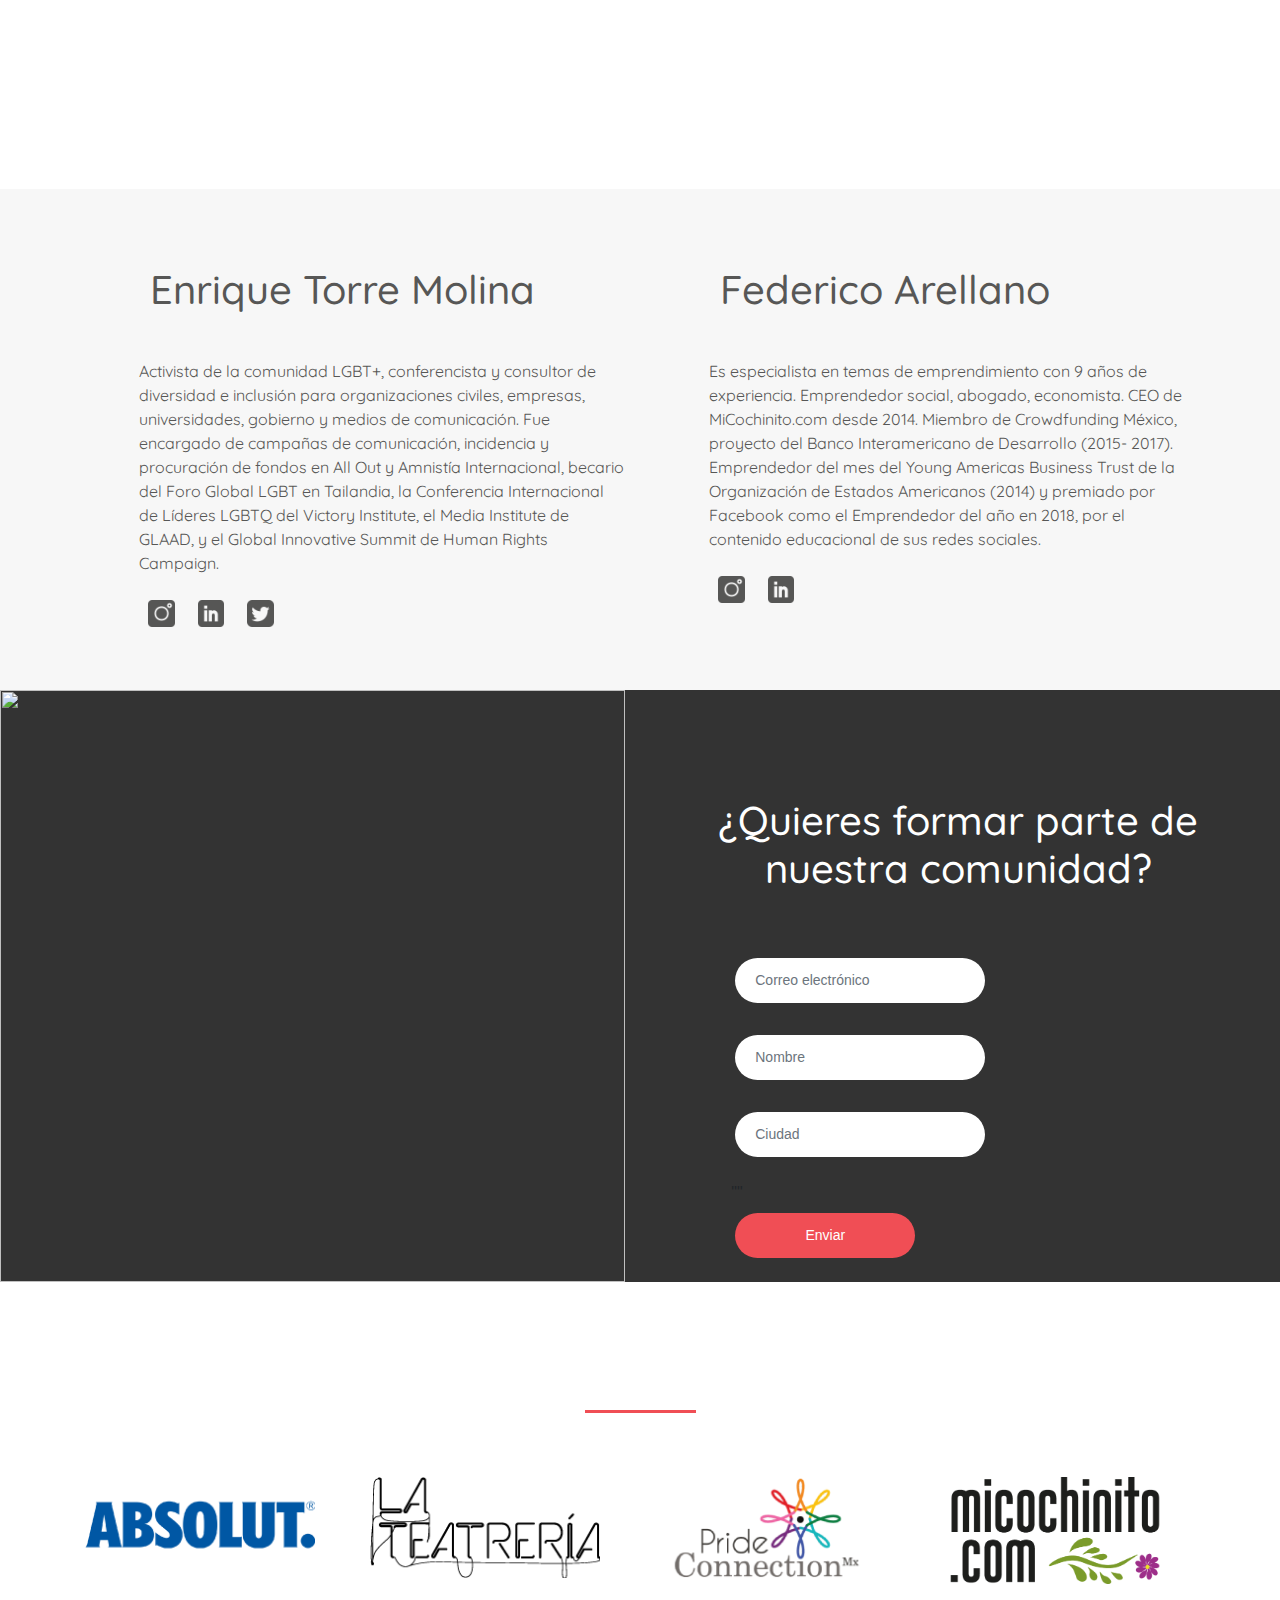
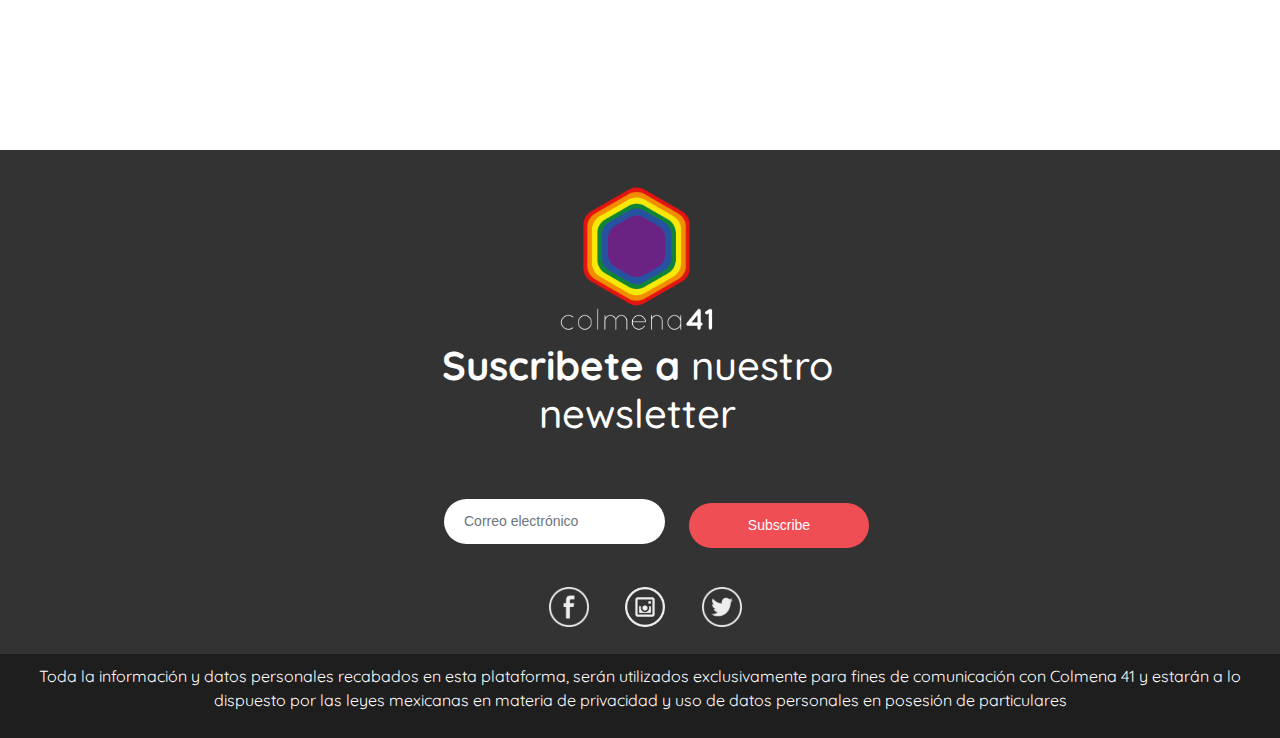
==== commit 812f5f87: "agregar redes y mejorar formulario" ====
--- a/index.html
+++ b/index.html
@@ -1,4 +1,4 @@
-<!DOCTYPE html>
+shotview<!DOCTYPE html>
 <html lang="en">
 
 <head>
@@ -14,8 +14,7 @@
   <link rel="stylesheet" type="text/css" href="css/main.css">
   <link href="//cdn-images.mailchimp.com/embedcode/classic-10_7.css" rel="stylesheet" type="text/css">
   <link href="//cdn-images.mailchimp.com/embedcode/slim-10_7.css" rel="stylesheet" type="text/css">
-
-  <link rel="shortcut icon" href="img/colmena_blanco.png">
+  <link rel="shortcut icon" href="img/colmena_blanco1.png">
   <title>Colmena 41</title>
 </head>
 
@@ -47,7 +46,7 @@
         <div class="col-12 col-md-6 col-lg-6">
           <img src="img/Logo-colmena41.png" width="100%" height="100%" class="img-fluid">
         </div>
-        <div class="col-sm12  col-md-6 col-lg-6">
+        <div class="col-sm-12  col-md-6 col-lg-6 titulos">
           <h1 class="titulo">Conectar.</h1>
           <h1 class="titulo ">Inspirar.</h1>
           <h1 class="titulo "> Hacer comunidad.</h1>
@@ -67,7 +66,7 @@
 
           <p class="textIntro"> Nuestro propósito es conectar e inspirar a la comunidad LGBT+ y aliados a través de eventos para conocernos (los #LunesDeColmena41), proyectos de investigación y colaboración entre diferentes sectores profesionales.
           </p>
-          <div class="button"><a href="#formaParte" class="decoration">Registro</a></div>
+          <a href="#formaParte" class="decoration"><div class="button">Registro</div></a>
         </div>
       </div>
     </div>
@@ -119,74 +118,25 @@
 
       </div>
     </div>
-  </section>
-  <section class="algo" id="formaParte">
-    <div class="conteiner-fluid">
-      <div class="row">
-        <div class="col-lg-6 col-12 col-md-6">
-          <img src="img/colmena41formulario.jpg" width="100%" class="img-fluid">
-        </div>
-        <div class="col-lg-6 col-12 col-md-6 ">
-          <div class="justify-content-center formCem">
-            <h2 class="titulo-blanco">¿Quieres formar parte de nuestra comunidad?</h2>
-
-
-
-
-            <form action="https://gmail.us20.list-manage.com/subscribe/post?u=72d58f2da831018e593836dd1&amp;id=21acee1490" method="post" id="mc-embedded-subscribe-form" name="mc-embedded-subscribe-form" class="validate inline-form" target="_blank" novalidate>
-              <div class="form-group">
-                <input type="email" class="form-control required email" name="EMAIL" id="mce-EMAIL" placeholder="Correo electrónico">
-              </div>
-              <div class="form-group">
-                <input type="text" class="form-control required" id="mce-FNAME" placeholder="Nombre" name="FNAME">
-              </div>
-              <div class="form-group">
-                <input type="text" name="MMERGE4" class="form-control required" id="mce-MMERGE4" placeholder="Ciudad">
-              </div>
-              <div id="mce-responses" class="clear">
-                <div class="response notificacion" id="mce-error-response"   style="display:none"></div>
-                <div class="response notificacion" id="mce-success-response"  style="display:none"></div>
-              </div>
-              <div style="position: absolute; left: -5000px;" aria-hidden="true"><input type="text" name="b_72d58f2da831018e593836dd1_21acee1490" tabindex="-1" value=""></div>
-              <div class="form-group">
-                <!-- <button type="submit" name="subscribe" id="mc-embedded-subscribe" class="btn btn-primary button">Enviar</button> -->
-                <input type="submit" value="Enviar" name="subscribe" id="mc-embedded-subscribe" class=" btn btn-primary button">
-              </div>
-            </form>
-
-
-
-
-
-          </div>
-        </div>
-      </div>
-    </div>
-  </section>
-  <section class="equipo">
-    <div class="container ">
-      <div class="row">
-        <div class="col-12 col-md-5 col-lg-6">
-          <img src="img/torremolina.png" width="100%" class="if-image img-fluid">
-        </div>
+  </section >
+  <article class="equipo">
+    <div class="container">
+      <div class="row">
         <div class="col-12  col-md-7 col-lg-6">
           <h5 class="titulo-Gris-equipo">Enrique Torre Molina</h5>
-          <p class="shotviw"> Activista de la comunidad LGBT+, conferencista y consultor de diversidad e inclusión para organizaciones civiles, empresas, universidades, gobierno y medios de comunicación. Fue encargado de campañas de comunicación,
+          <p class="shotview"> Activista de la comunidad LGBT+, conferencista y consultor de diversidad e inclusión para organizaciones civiles, empresas, universidades, gobierno y medios de comunicación. Fue encargado de campañas de comunicación,
             incidencia y procuración de fondos en All Out y Amnistía Internacional, becario del Foro Global LGBT en Tailandia, la Conferencia Internacional de Líderes LGBTQ del Victory Institute, el Media Institute de GLAAD, y el Global Innovative
             Summit de Human Rights Campaign.</p>
           <div class="redes">
-            <a href="https://www.instagram.com/etorremolina/"><img src="img/instagram.png" class="social img-fluid" width="55"></a>
-            <a href="https://www.linkedin.com/in/etorremolina"><img src="img/linkedin.png" class="social img-fluid" width="55"></a>
-            <a href="https://twitter.com/ETorreMolina?ref_src=twsrc%5Egoogle%7Ctwcamp%5Eserp%7Ctwgr%5Eauthor"><img src="img/twitter-sign.png" class="social img-fluid" width="55"></a>
-          </div>
-        </div>
-      </div>
-    </div>
-    <div class="container equipo">
-      <div class="row">
+            <a href="https://www.instagram.com/etorremolina/"><img src="img/instagram.png" class="social img-fluid" width="45"></a>
+            <a href="https://www.linkedin.com/in/etorremolina"><img src="img/linkedin.png" class="social img-fluid" width="45"></a>
+            <a href="https://twitter.com/ETorreMolina?ref_src=twsrc%5Egoogle%7Ctwcamp%5Eserp%7Ctwgr%5Eauthor">
+              <img src="img/twitter-sign.png" class="social img-fluid" width="45"></a>
+          </div>
+        </div>
         <div class="col-12 col-md-5 col-lg-6">
           <h5 class="titulo-Gris-equipo">Federico Arellano</h5>
-          <p class="shotviw"> Es especialista en temas de emprendimiento con 9 años de
+          <p class="shotview"> Es especialista en temas de emprendimiento con 9 años de
             experiencia. Emprendedor social, abogado, economista. CEO
             de MiCochinito.com desde 2014. Miembro de Crowdfunding
             México, proyecto del Banco Interamericano de Desarrollo (2015-
@@ -195,32 +145,72 @@
             por Facebook como el Emprendedor del año en 2018, por el
             contenido educacional de sus redes sociales.</p>
           <div class="redes">
-            <a href="https://www.instagram.com/fedearellano/"><img src="img/instagram.png" class="social img-fluid" width="55"></a>
-            <a href="https://www.linkedin.com/in/fedearellanoo"><img src="img/linkedin.png" class="social img-fluid" width="55"></a>
-            <a href=""><img src="img/twitter-sign.png" class="social img-fluid" width="55"></a>
-          </div>
-        </div>
-        <div class="col-12 col-md-5 col-lg-6">
-          <img src="img/fede.jpg" width="100%" class="if-image img-fluid">
+            <a href="https://www.instagram.com/fedearellano/"><img src="img/instagram.png" class="social img-fluid" width="45"></a>
+            <a href="https://www.linkedin.com/in/fedearellanoo"><img src="img/linkedin.png" class="social img-fluid" width="45"></a>
+            <!-- <a href=""><img src="img/twitter-sign.png" class="social img-fluid" width="45"></a> -->
+          </div>
+        </div>
+      </div>
+  </article>
+  <section class="algo" id="formaParte">
+    <div class="conteiner-fluid">
+      <div class="row">
+        <div class="col-lg-6 col-12 col-md-6">
+          <img src="img/colmena41formulario.jpg" width="100%" class="img-fluid">
+        </div>
+        <div class="col-lg-6 col-12 col-md-6 ">
+          <div class="justify-content-center formCem">
+            <h2 class="titulo-blanco">¿Quieres formar parte de nuestra comunidad?</h2>
+
+
+
+
+            <form action="https://gmail.us20.list-manage.com/subscribe/post?u=72d58f2da831018e593836dd1&amp;id=21acee1490" method="post" id="mc-embedded-subscribe-form" name="mc-embedded-subscribe-form" class="validate inline-form" target="_blank" novalidate>
+              <div class="form-group">
+                <input type="email" class="form-control required email" name="EMAIL" id="mce-EMAIL" placeholder="Correo electrónico">
+              </div>
+              <div class="form-group">
+                <input type="text" class="form-control required" id="mce-FNAME" placeholder="Nombre" name="FNAME">
+              </div>
+              <div class="form-group">
+                <input type="text" name="MMERGE4" class="form-control required" id="mce-MMERGE4" placeholder="Ciudad">
+              </div>
+              <div id="mce-responses" class="clear">
+                <div class="response notificacion" id="mce-error-response"   style="display:none"></div>
+                <div class="response notificacion" id="mce-success-response"  style="display:none"></div>
+              </div>""
+              <div style="position: absolute; left: -5000px;" aria-hidden="true"><input type="text" name="b_72d58f2da831018e593836dd1_21acee1490" tabindex="-1" value=""></div>
+              <div class="form-group">
+                <!-- <button type="submit" name="subscribe" id="mc-embedded-subscribe" class="btn btn-primary button">Enviar</button> -->
+                <input type="submit" value="Enviar" name="subscribe" id="mc-embedded-subscribe" class=" btn btn-primary button">
+              </div>
+            </form>
+
+
+
+
+
+          </div>
         </div>
       </div>
     </div>
   </section>
+
   <section class="aliados">
     <div class="container">
       <hr class="linea color-red">
       <div class="row">
         <div class="col-12 col-lg-3 col-md-6">
-          <img src="img/logo- (7).png" class="iconos-empresas img-fluid" width="100%" height="auto">
+          <img src="img/ABSOLUT.png" class="iconos-empresas img-fluid" width="90%" height="auto">
         </div>
         <div class="col-12 col-lg-3 col-md-6">
-          <img src="img/CIF_logo.png" class="iconos-empresas img-fluid" width="100%" height="auto">
+          <img src="img/Logo-Teatrería-(2).png" class="iconos-empresas img-fluid" width="90%" height="auto">
         </div>
         <div class="col-12 col-lg-3 col-md-6">
-          <img src="img/CIF_logo.png" class="iconos-empresas img-fluid" width="100%" height="auto">
+          <img src="img/pride.png" class="iconos-empresas img-fluid" width="90%" height="auto">
         </div>
         <div class="col-12 col-lg-3 col-md-6">
-          <img src="img/logo- (7).png" class="iconos-empresas img-fluid" width="100%" height="auto">
+          <img src="img/logo- (7).png" class="iconos-empresas img-fluid" width="90%" height="auto">
         </div>
       </div>
     </div>
@@ -262,7 +252,9 @@
       </div>
     </div>
   </footer>
-
+  <section class="avisoDePrivasidad">
+    <p>Toda la información y datos personales recabados en esta plataforma, serán utilizados exclusivamente para fines de comunicación con Colmena 41 y estarán a lo dispuesto por las leyes mexicanas en materia de privacidad y uso de datos personales en posesión de particulares</p>
+  </section>
 
   <script src="https://code.jquery.com/jquery-3.3.1.slim.min.js" integrity="sha384-q8i/X+965DzO0rT7abK41JStQIAqVgRVzpbzo5smXKp4YfRvH+8abtTE1Pi6jizo" crossorigin="anonymous"></script>
   <script src="https://cdnjs.cloudflare.com/ajax/libs/popper.js/1.14.7/umd/popper.min.js" integrity="sha384-UO2eT0CpHqdSJQ6hJty5KVphtPhzWj9WO1clHTMGa3JDZwrnQq4sF86dIHNDz0W1" crossorigin="anonymous"></script>
--- a/css/main.css
+++ b/css/main.css
@@ -8,7 +8,9 @@
 	background-color:#FFFFFF;
 	width: 100%;
 }
-
+.titulos{
+	margin-top: 9%;
+}
 .titulo{
 	font-family: 'Quicksand', sans-serif;
 	font-size: 50px;
@@ -184,8 +186,7 @@
 }
 
 .equipo{
-	padding-top: 10%;
-	padding-bottom: 5%;
+
 	background-color: #f7f7f7;
 	width: 100%;
 	height: auto;
@@ -195,20 +196,20 @@
 	font-family: 'Quicksand', sans-serif;
 	color: #575756;
 	font-size: 40px;
-	padding:14% 14% 2% 15%;
-
-}
-
-
-.shotviw{
+	padding:14% 14% 2% 12%;
+
+}
+
+
+.shotview{
 	font-family: 'Quicksand', sans-serif;
 	padding:5%;
 	color: #575756;
 	font-size:16px;
-	padding:5% 10% 2% 15%;
+	padding:5% 0% 0% 10%;
 }
 .redes{
-	padding:5% 10% 2% 15%;
+	padding:0% 4% 10% 10%;
 }
 .social{
 	padding: 2%;
@@ -320,7 +321,7 @@
 
 
 .button{
-  width:180px;
+  width:180px !important;
   cursor: pointer;
   background: #f04e55;
   display:inline-block;
@@ -335,7 +336,9 @@
   font-weight:400;
   flex-wrap: wrap;
 }
-
+.button:hover{
+	  background: #f04e55;
+}
 .decoration{
 	text-decoration: none;
 	color: #ffffff;
@@ -357,7 +360,7 @@
 }
 .notificacion{
 	color: #FFFFFF;
-	
+
 }
 
 .iconos-redes{
@@ -369,11 +372,18 @@
 
 }
 
+.avisoDePrivasidad{
+	background-color:#1f1e1e;
+	text-align: center;
+	color: #FFFFFF;
+	padding:10px;
+}
+
 .contenedor{
 padding:10% 1rem 4% 1rem;
 }
 @media (min-width: 768px) {
 .contenedor{
-padding:10% 20% 4% 20%;
-}
-}
+padding:10% 20% 4% 20%;	q
+}
+}
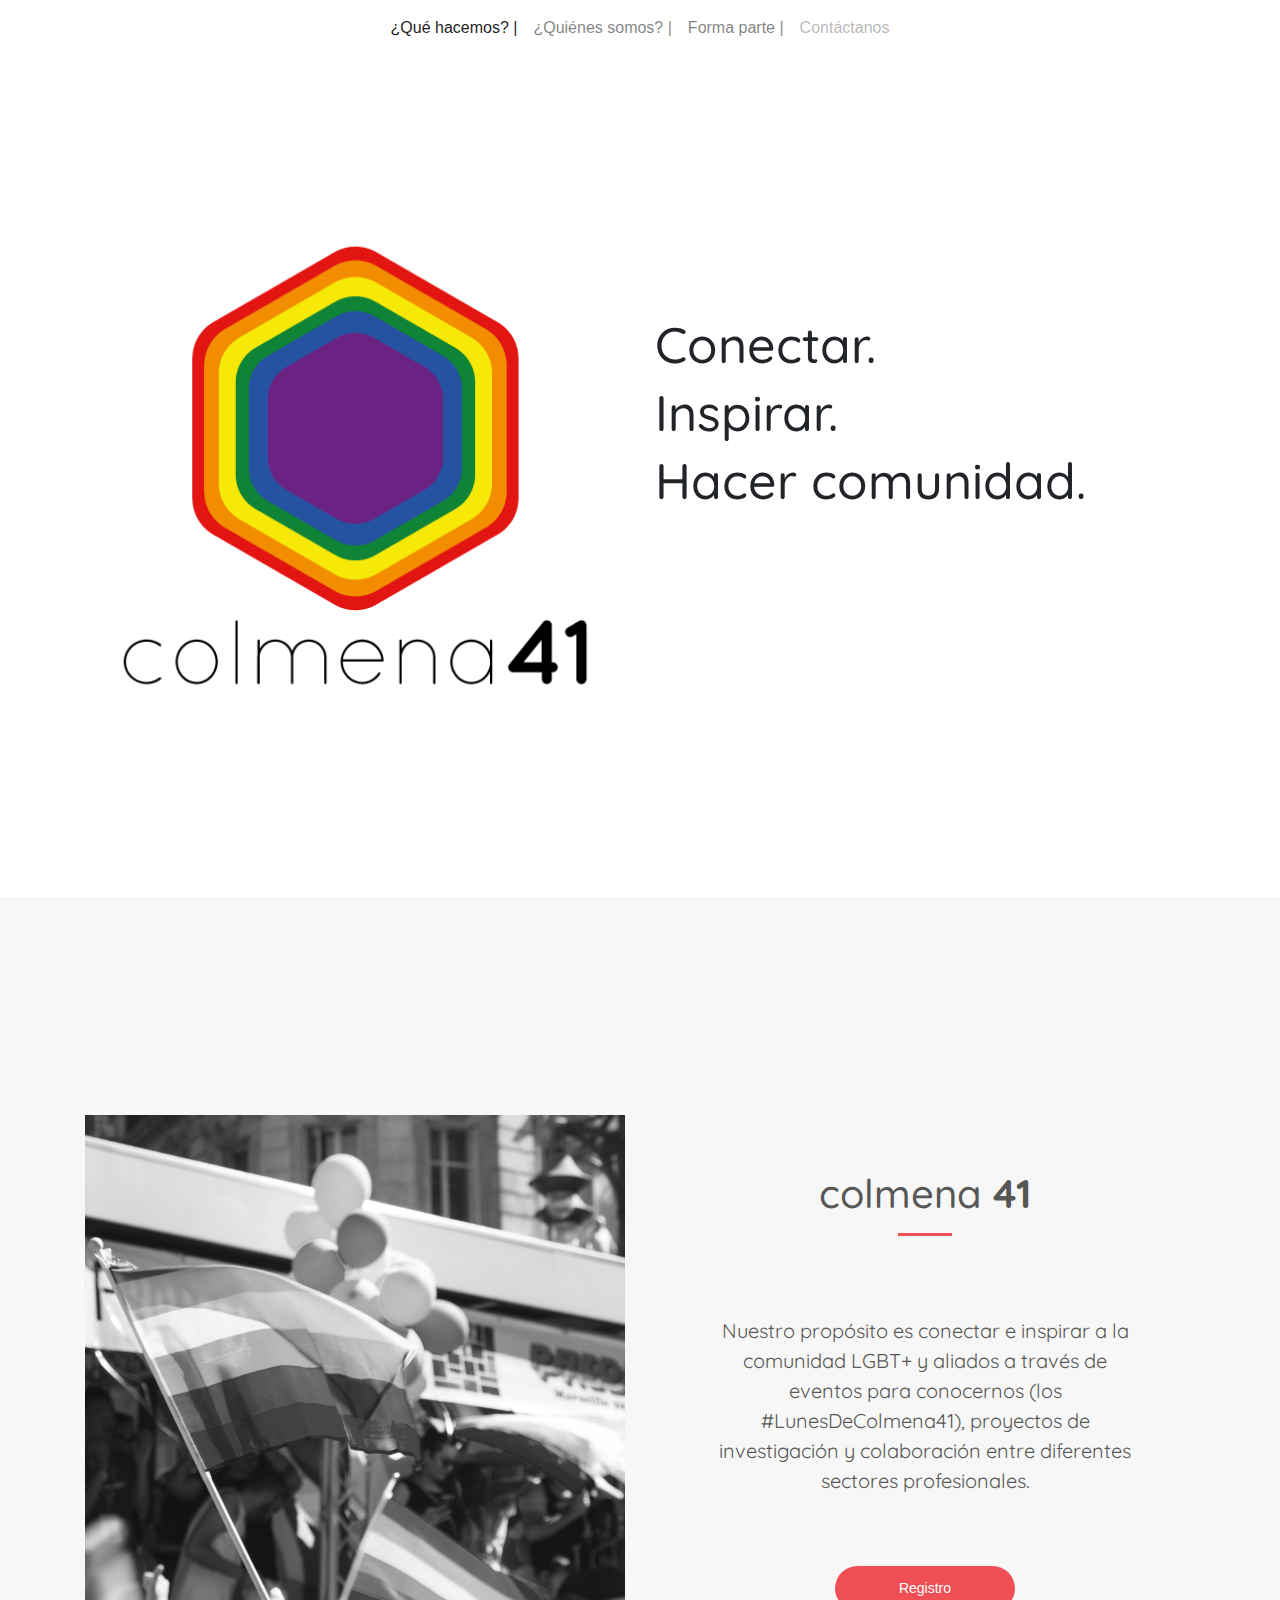
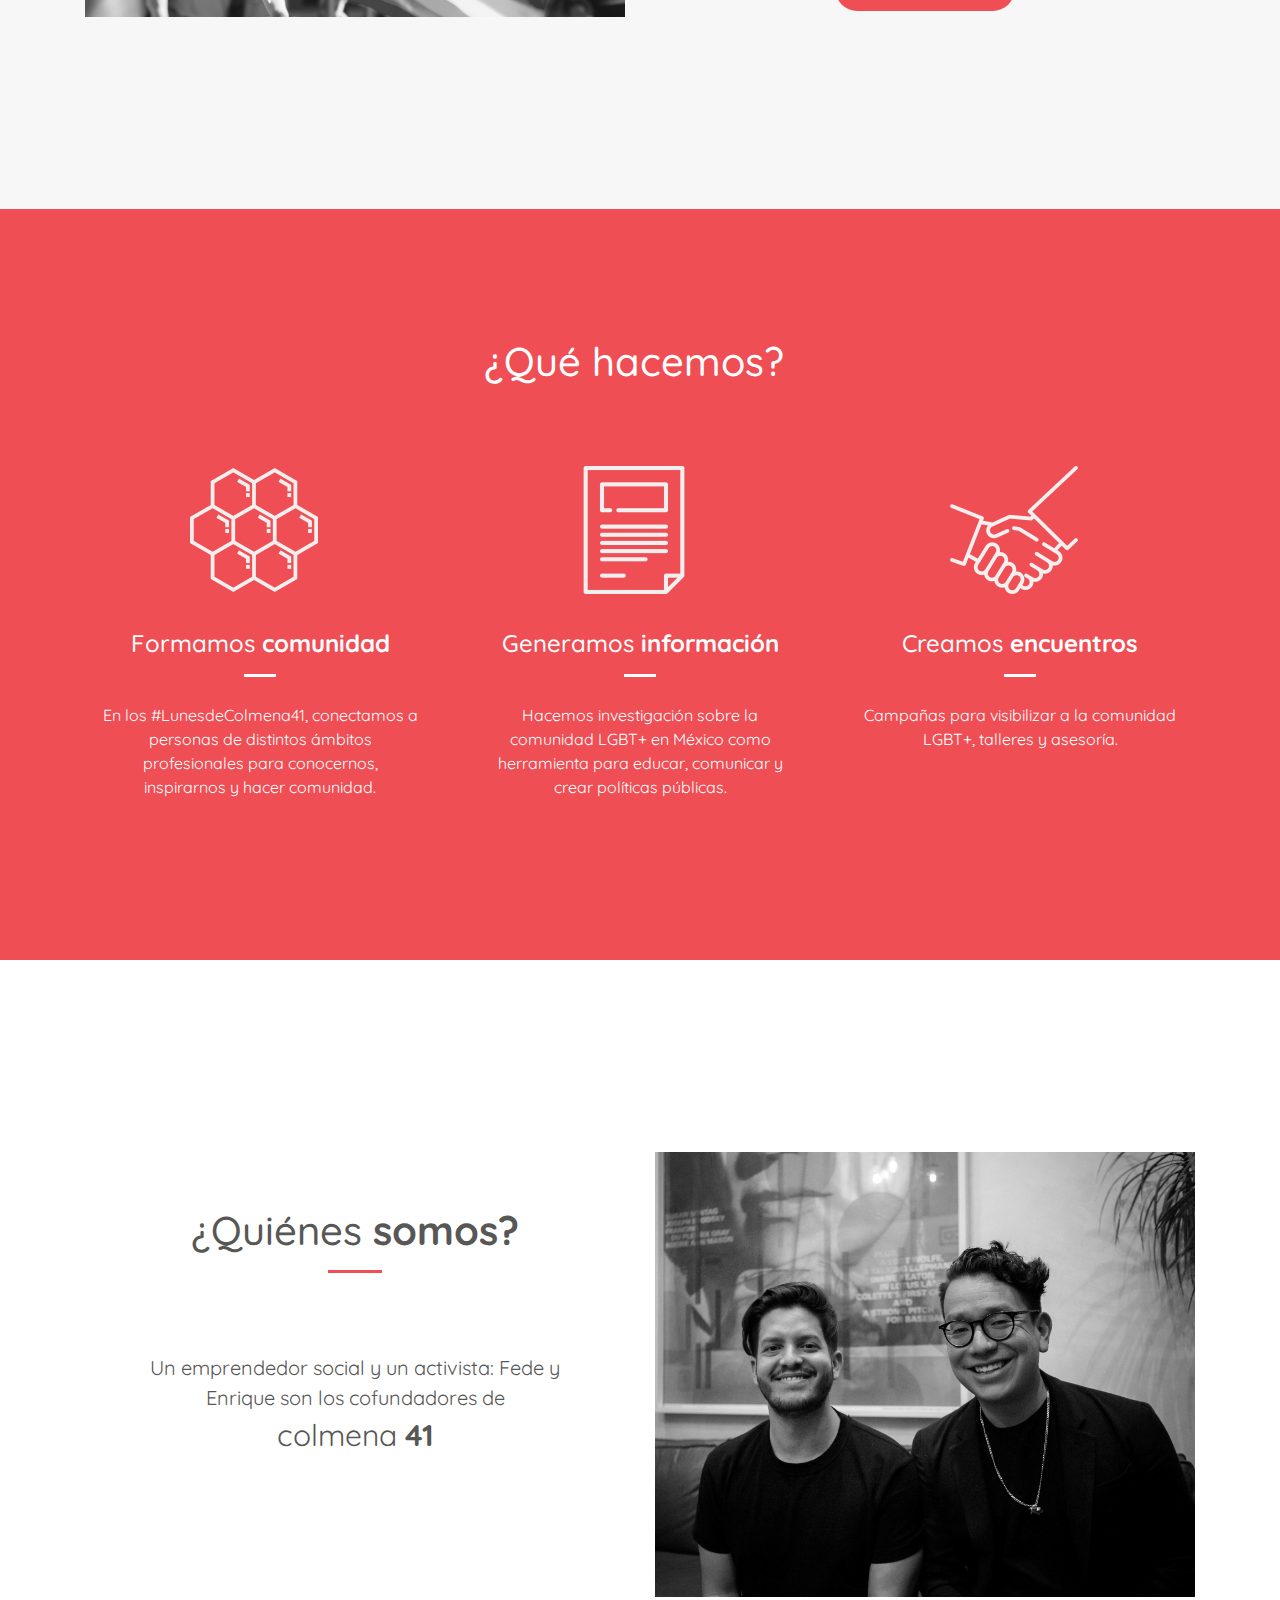
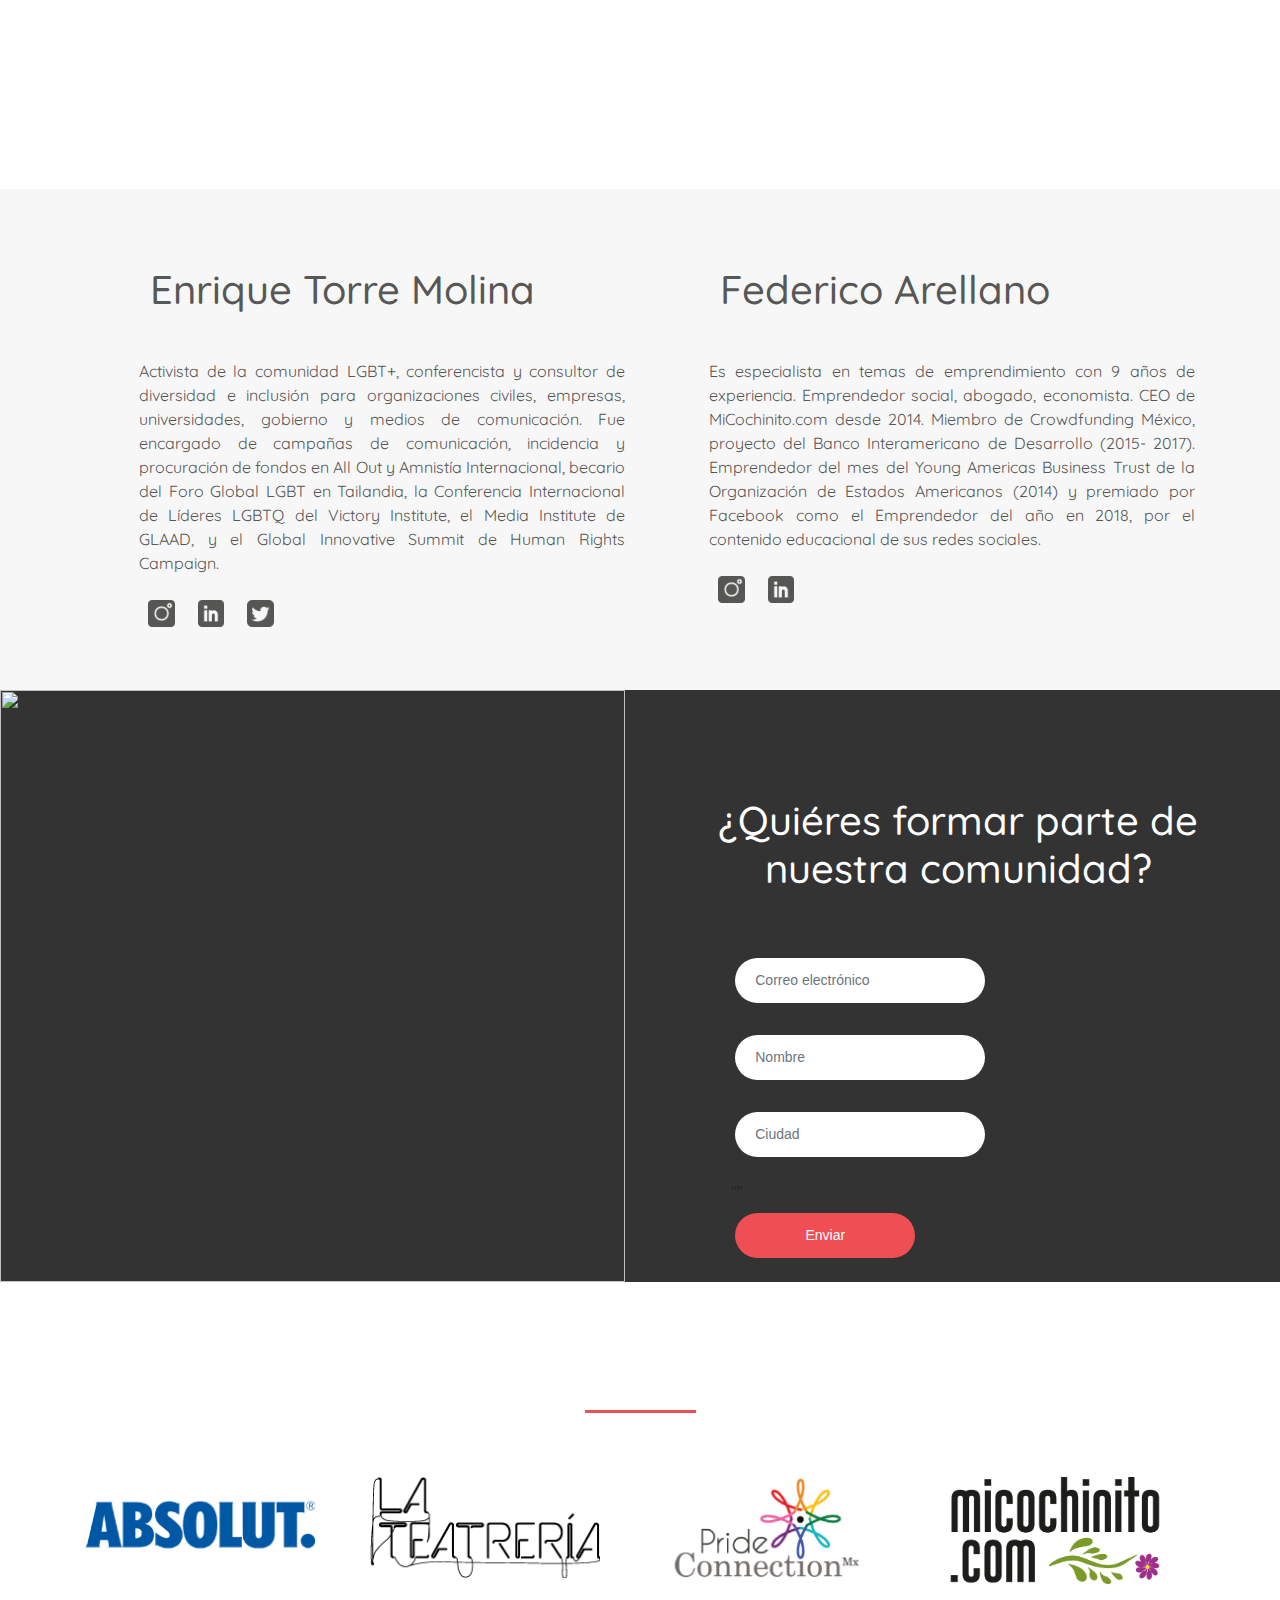
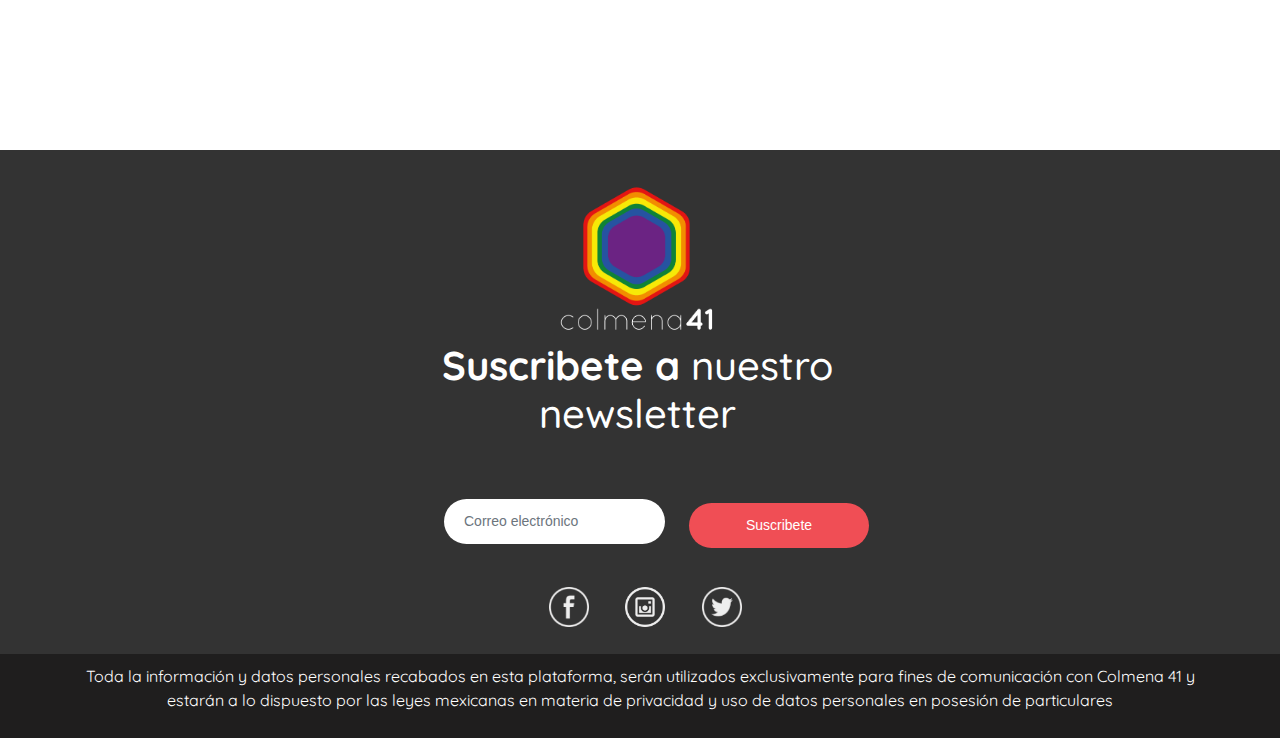
==== commit 7aef2fa2: "aviso" ====
--- a/index.html
+++ b/index.html
@@ -78,7 +78,7 @@
         <div class="col-lg-4 col-md-6 col-12">
           <img src="img/bee-hive.png" class="imgcentrado img-fluid">
           <div class="caja">
-            <h4 class="sub-titulo"> formamos <strong>comunidad</strong> </h4>
+            <h4 class="sub-titulo"> Formamos <strong>comunidad</strong> </h4>
             <hr class="linea-blanca color-blanca">
             <p class="text-Hacemos">En los #LunesdeColmena41, conectamos a personas de distintos ámbitos profesionales para conocernos, inspirarnos y hacer comunidad.</p>
           </div>
@@ -86,7 +86,7 @@
         <div class="col-lg-4 col-md-6 col-12">
           <img src="img/data.png" class="imgcentrado img-fluid">
           <div class="caja">
-            <h4 class="sub-titulo">generamos <strong>información </strong></h4>
+            <h4 class="sub-titulo">Generamos <strong>información </strong></h4>
             <hr class="linea-blanca color-blanca">
             <p class="text-Hacemos">Hacemos investigación sobre la comunidad LGBT+ en México como herramienta para educar, comunicar y crear políticas públicas.</p>
           </div>
@@ -94,7 +94,7 @@
         <div class="col-lg-4 col-md-6 col-12">
           <img src="img/handshake.png" class="imgcentrado img-fluid">
           <div class="caja">
-            <h4 class="sub-titulo"> creamos <strong> encuentros</strong></h4>
+            <h4 class="sub-titulo"> Creamos <strong> encuentros</strong></h4>
             <hr class="linea-blanca color-blanca">
             <p class="text-Hacemos">Campañas para visibilizar a la comunidad LGBT+, talleres y asesoría.</p>
           </div>
@@ -127,6 +127,7 @@
           <p class="shotview"> Activista de la comunidad LGBT+, conferencista y consultor de diversidad e inclusión para organizaciones civiles, empresas, universidades, gobierno y medios de comunicación. Fue encargado de campañas de comunicación,
             incidencia y procuración de fondos en All Out y Amnistía Internacional, becario del Foro Global LGBT en Tailandia, la Conferencia Internacional de Líderes LGBTQ del Victory Institute, el Media Institute de GLAAD, y el Global Innovative
             Summit de Human Rights Campaign.</p>
+
           <div class="redes">
             <a href="https://www.instagram.com/etorremolina/"><img src="img/instagram.png" class="social img-fluid" width="45"></a>
             <a href="https://www.linkedin.com/in/etorremolina"><img src="img/linkedin.png" class="social img-fluid" width="45"></a>
@@ -160,7 +161,7 @@
         </div>
         <div class="col-lg-6 col-12 col-md-6 ">
           <div class="justify-content-center formCem">
-            <h2 class="titulo-blanco">¿Quieres formar parte de nuestra comunidad?</h2>
+            <h2 class="titulo-blanco">¿Quiéres formar parte de nuestra comunidad?</h2>
 
 
 
@@ -233,7 +234,7 @@
                 <input type="email" value="" name="EMAIL" class="email form-control" id="mce-EMAIL" placeholder="Correo electrónico" required>
               </div>
               <div style="position: absolute; left: -5000px;" aria-hidden="true"><input type="text" name="b_72d58f2da831018e593836dd1_9c0cf9a0a9" tabindex="-1" value=""></div>
-              <input type="submit" value="Subscribe" name="subscribe" id="mc-embedded-subscribe" class="button btn btn-primary mb-2">
+              <input type="submit" value="Suscribete" name="subscribe" id="mc-embedded-subscribe" class="button btn btn-primary mb-2">
               <!-- <button type="submit" name="subscribe" id="mc-embedded-subscribe" class="btn btn-primary mb-2 btn  button ">Enviar</button> -->
             </form>
 
@@ -253,7 +254,9 @@
     </div>
   </footer>
   <section class="avisoDePrivasidad">
-    <p>Toda la información y datos personales recabados en esta plataforma, serán utilizados exclusivamente para fines de comunicación con Colmena 41 y estarán a lo dispuesto por las leyes mexicanas en materia de privacidad y uso de datos personales en posesión de particulares</p>
+    <div class="container">
+      <p>Toda la información y datos personales recabados en esta plataforma, serán utilizados exclusivamente para fines de comunicación con Colmena 41 y estarán a lo dispuesto por las leyes mexicanas en materia de privacidad y uso de datos personales en posesión de particulares</p>
+    </div>
   </section>
 
   <script src="https://code.jquery.com/jquery-3.3.1.slim.min.js" integrity="sha384-q8i/X+965DzO0rT7abK41JStQIAqVgRVzpbzo5smXKp4YfRvH+8abtTE1Pi6jizo" crossorigin="anonymous"></script>
--- a/css/main.css
+++ b/css/main.css
@@ -207,6 +207,7 @@
 	color: #575756;
 	font-size:16px;
 	padding:5% 0% 0% 10%;
+	text-align : justify;
 }
 .redes{
 	padding:0% 4% 10% 10%;
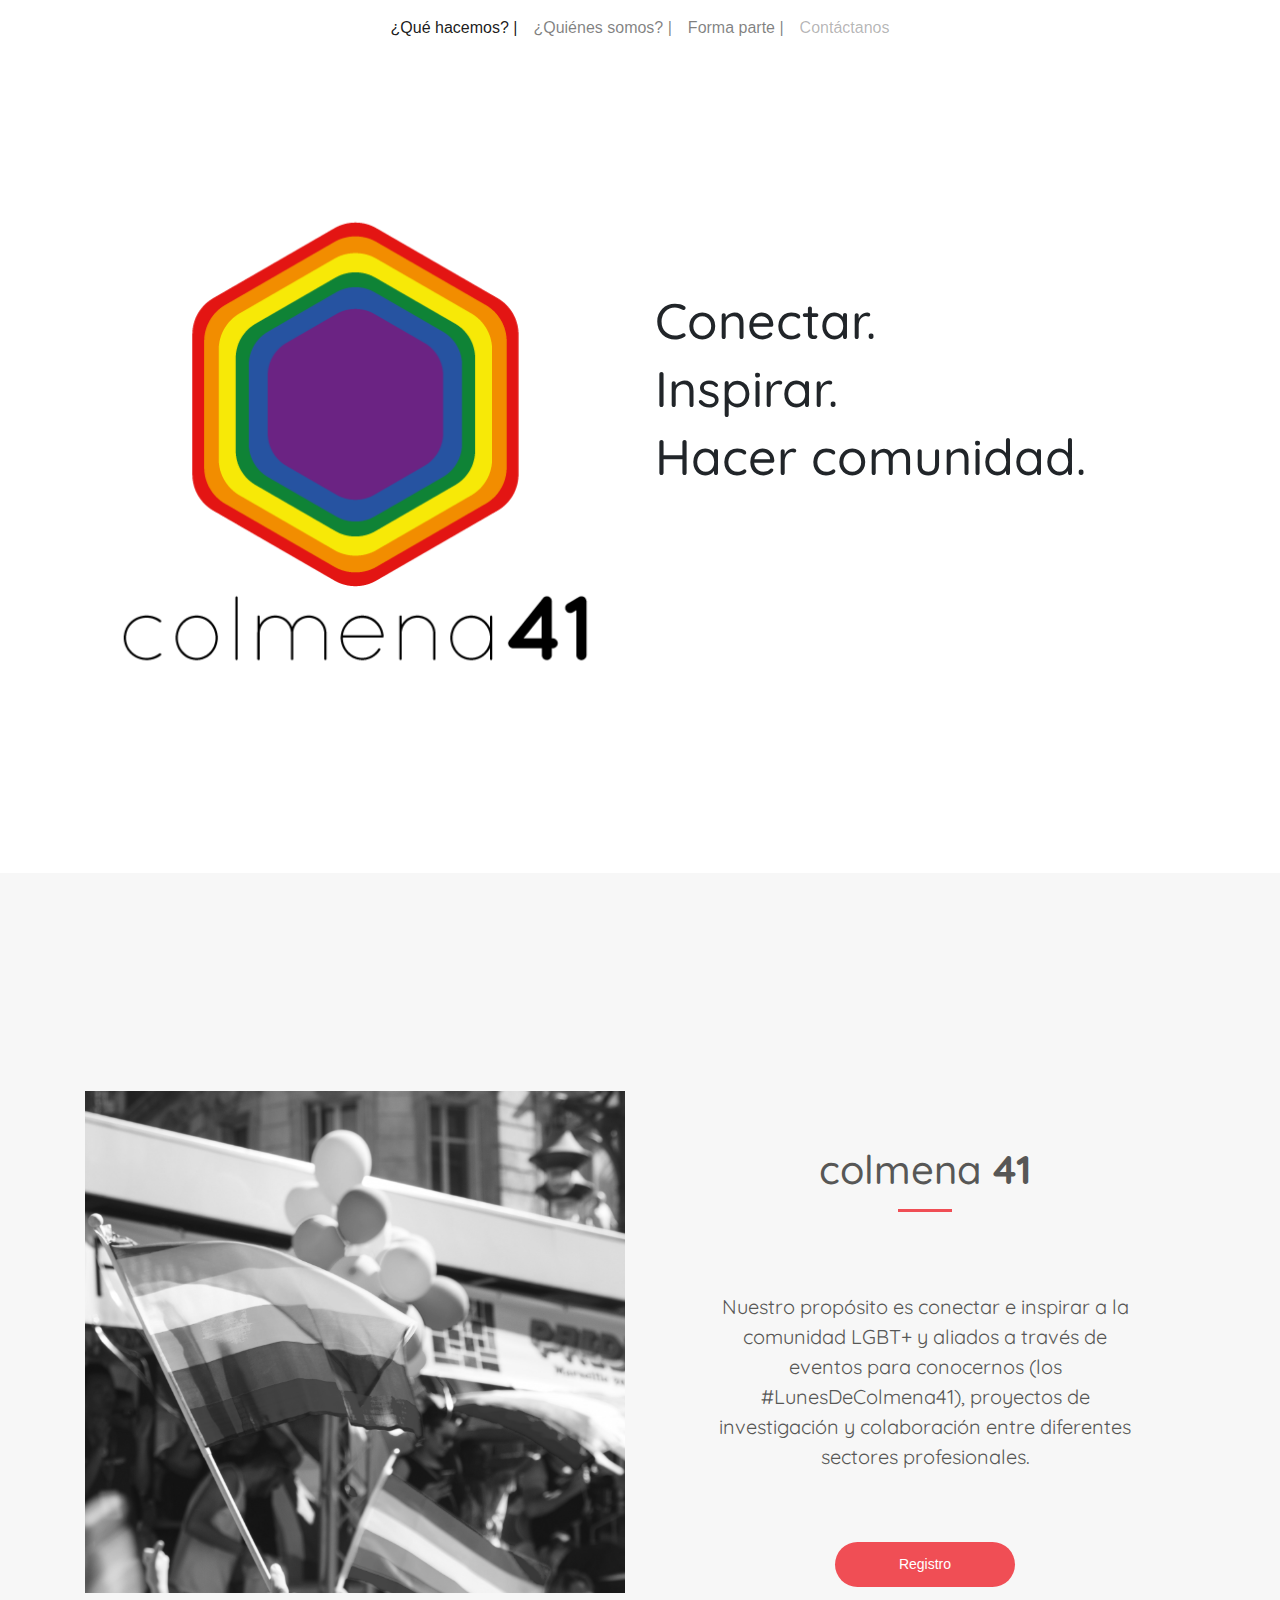
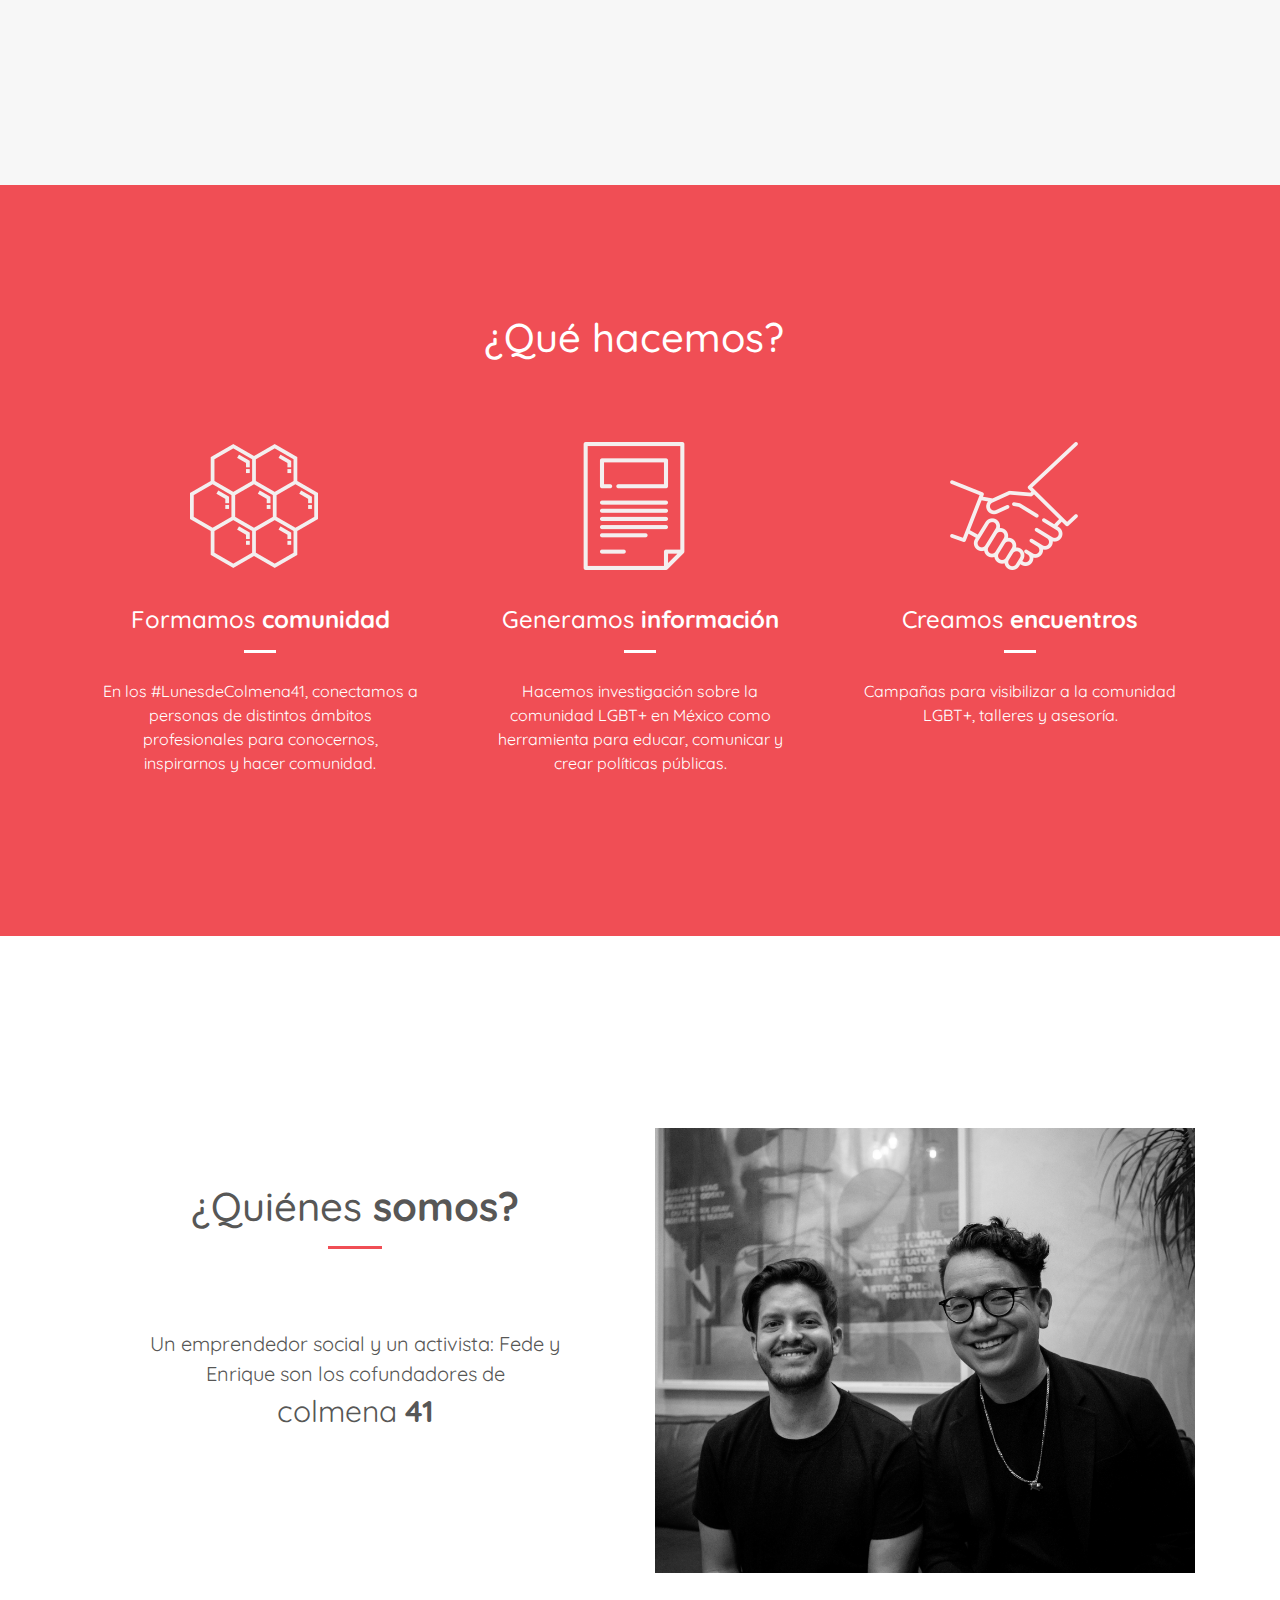
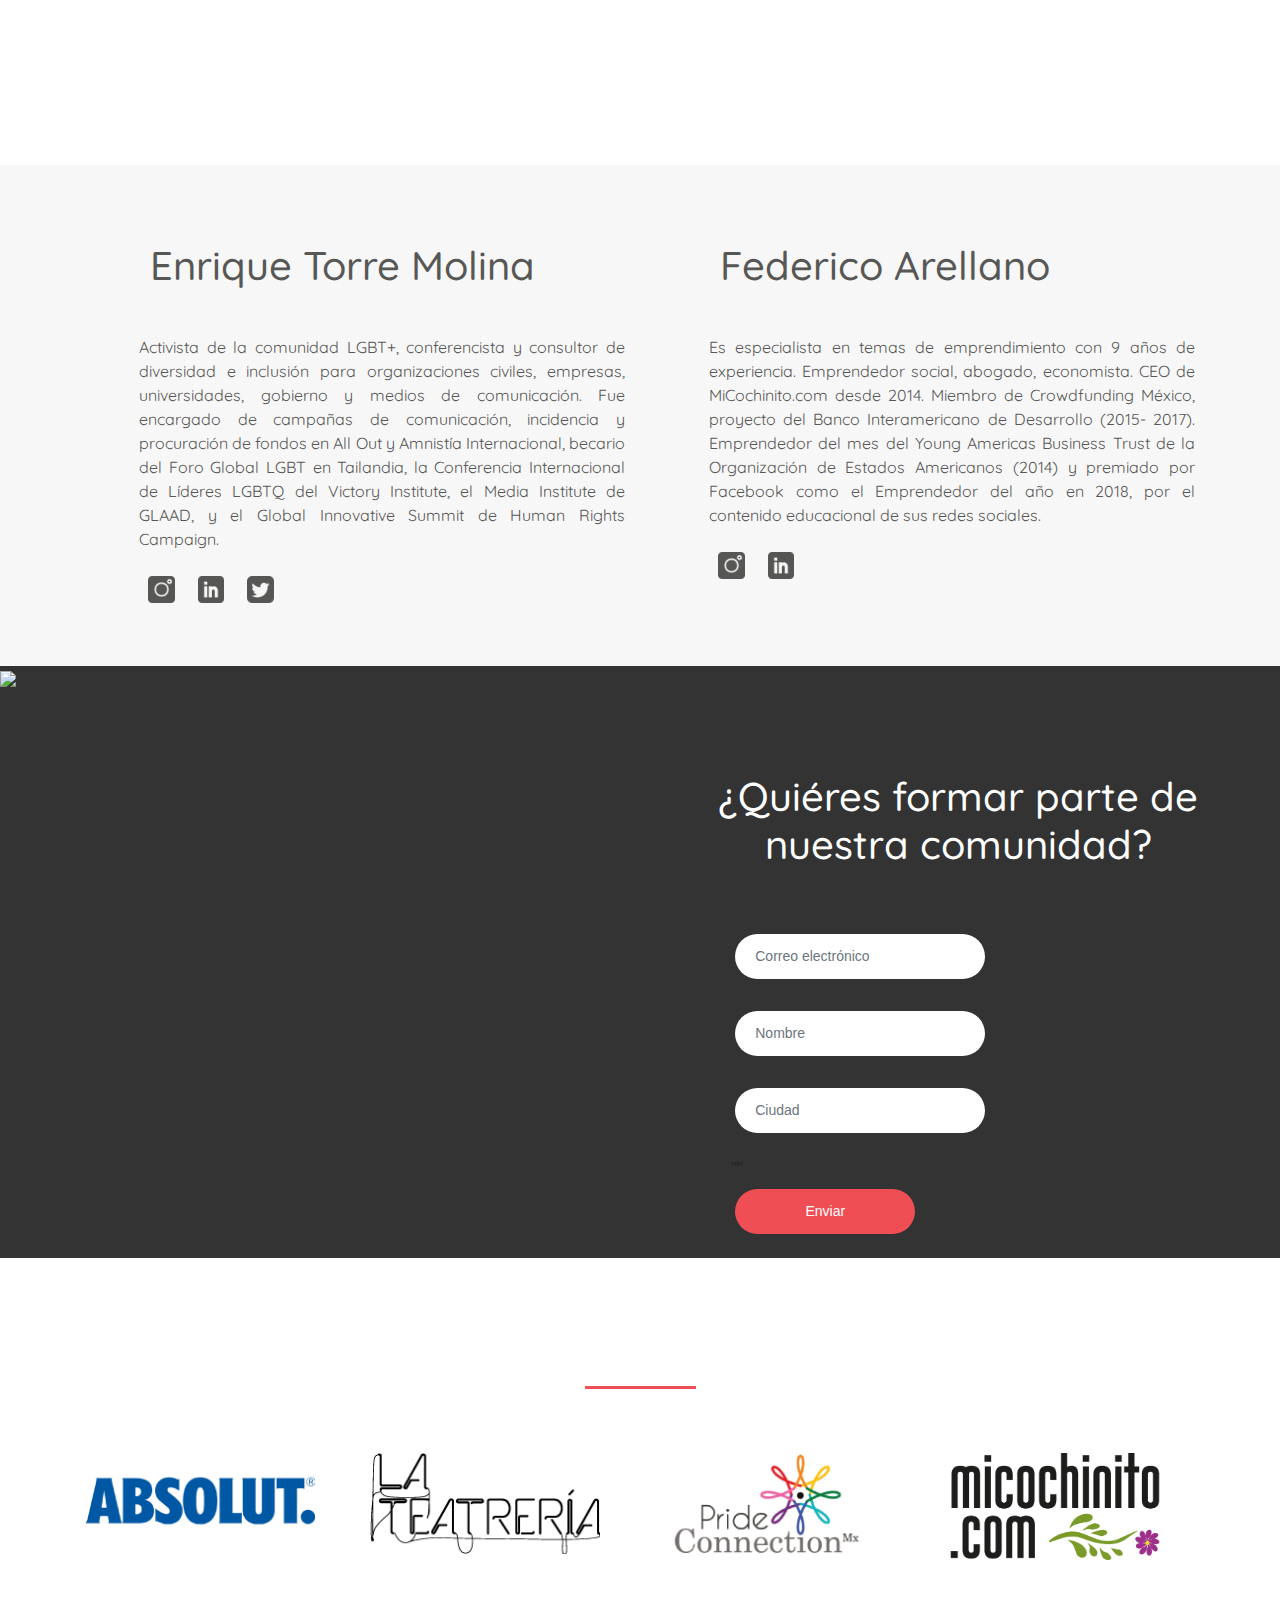
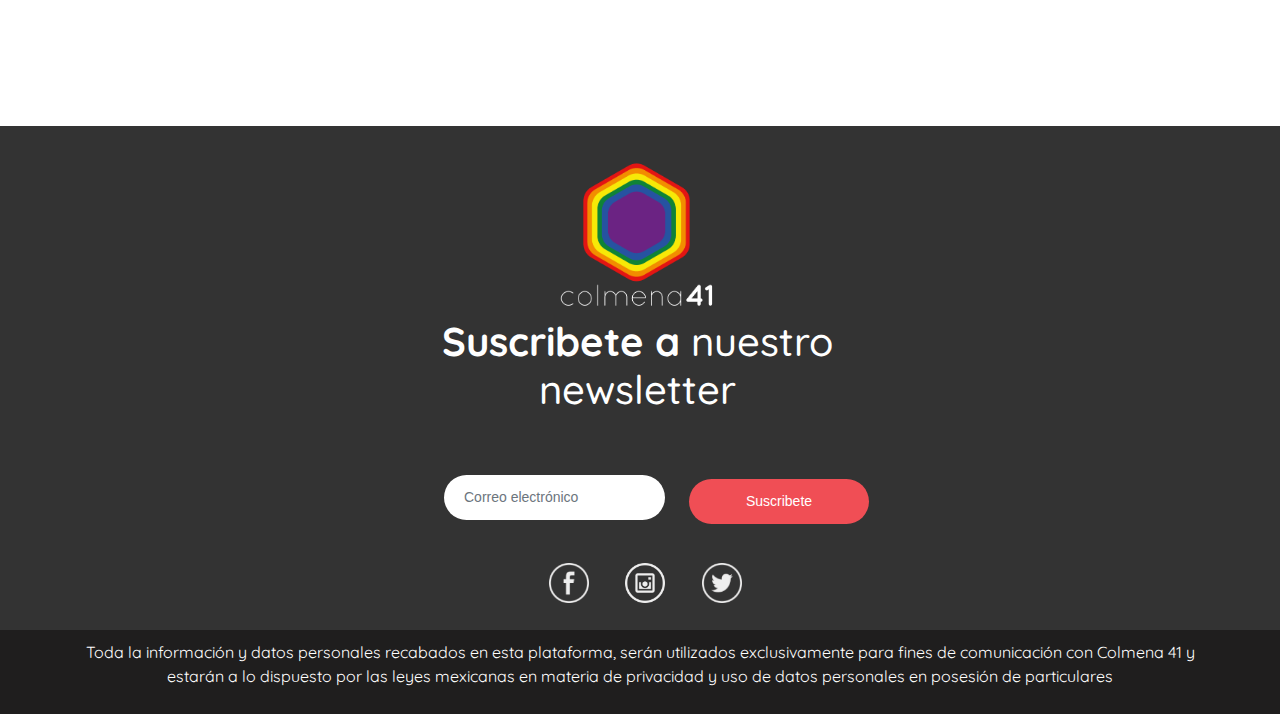
==== commit aed63e07: "errores" ====
--- a/index.html
+++ b/index.html
@@ -1,4 +1,4 @@
-shotview<!DOCTYPE html>
+<!DOCTYPE html>
 <html lang="en">
 
 <head>
